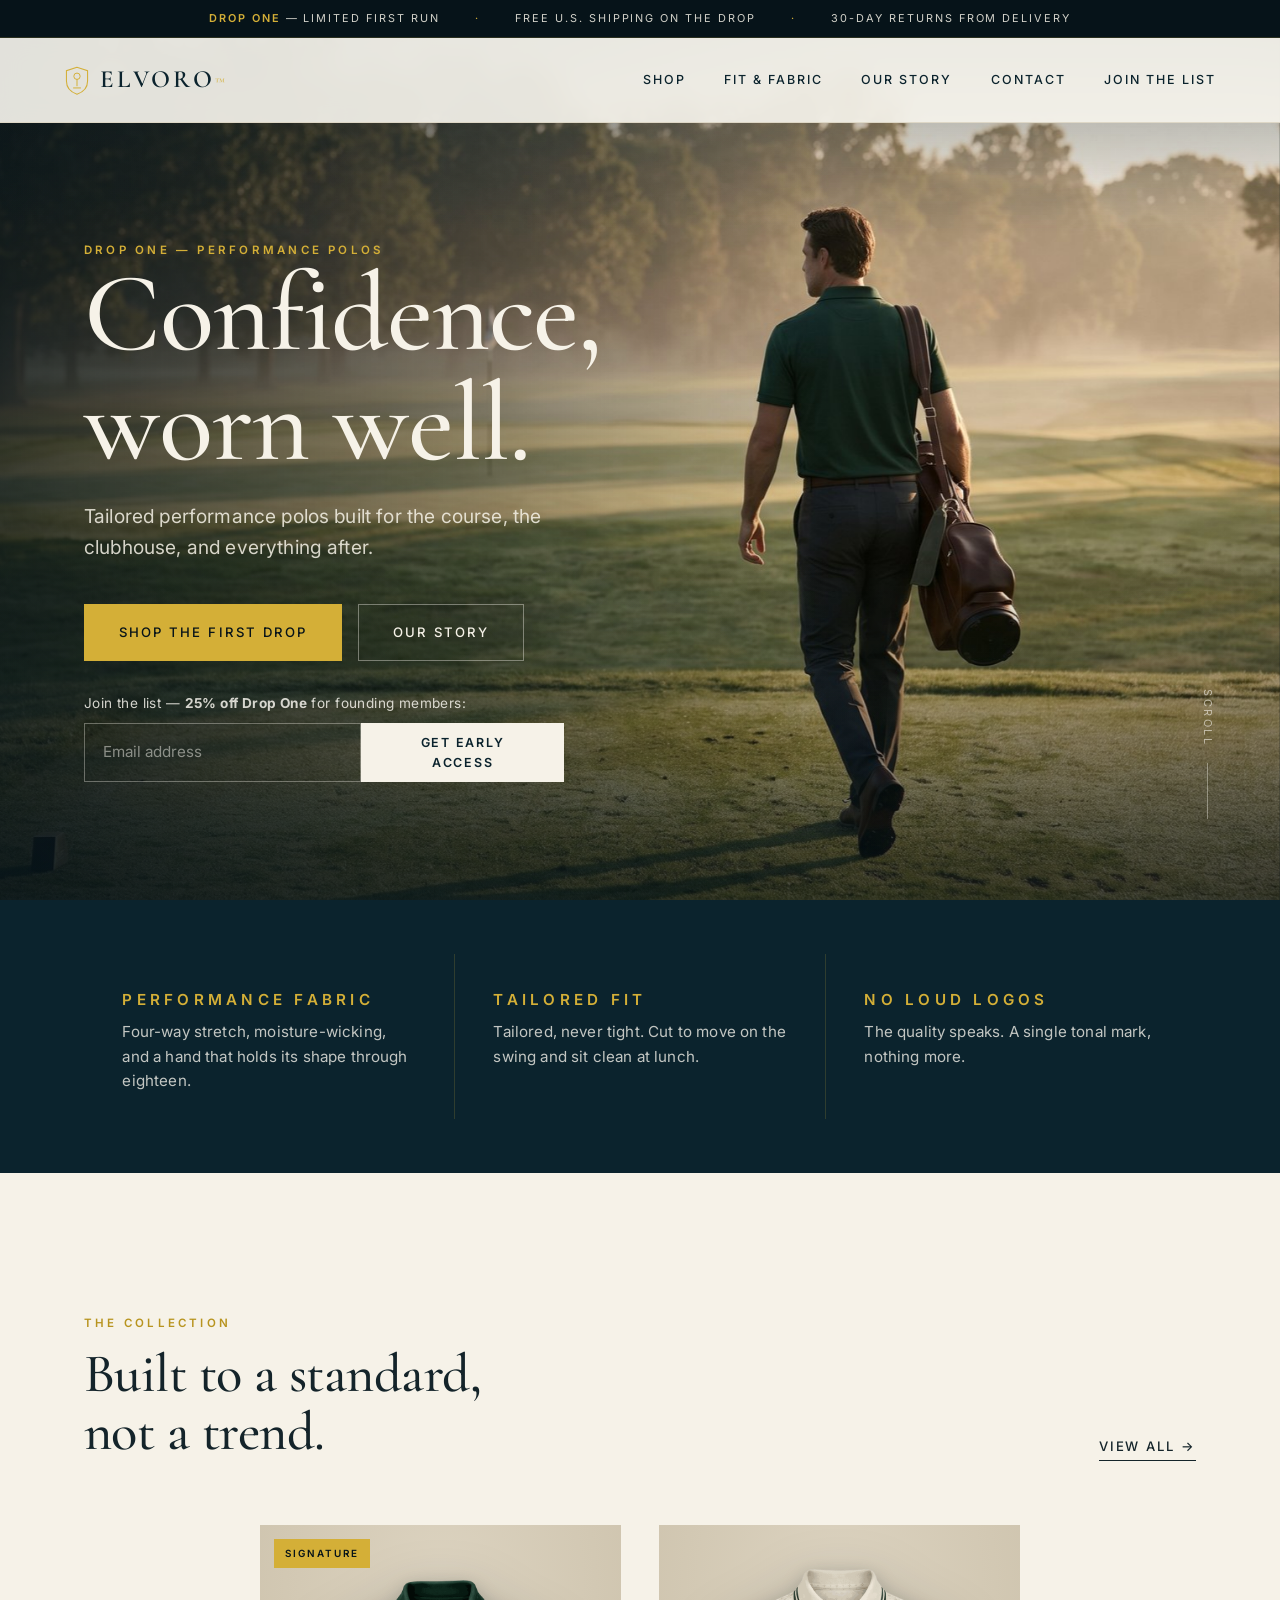
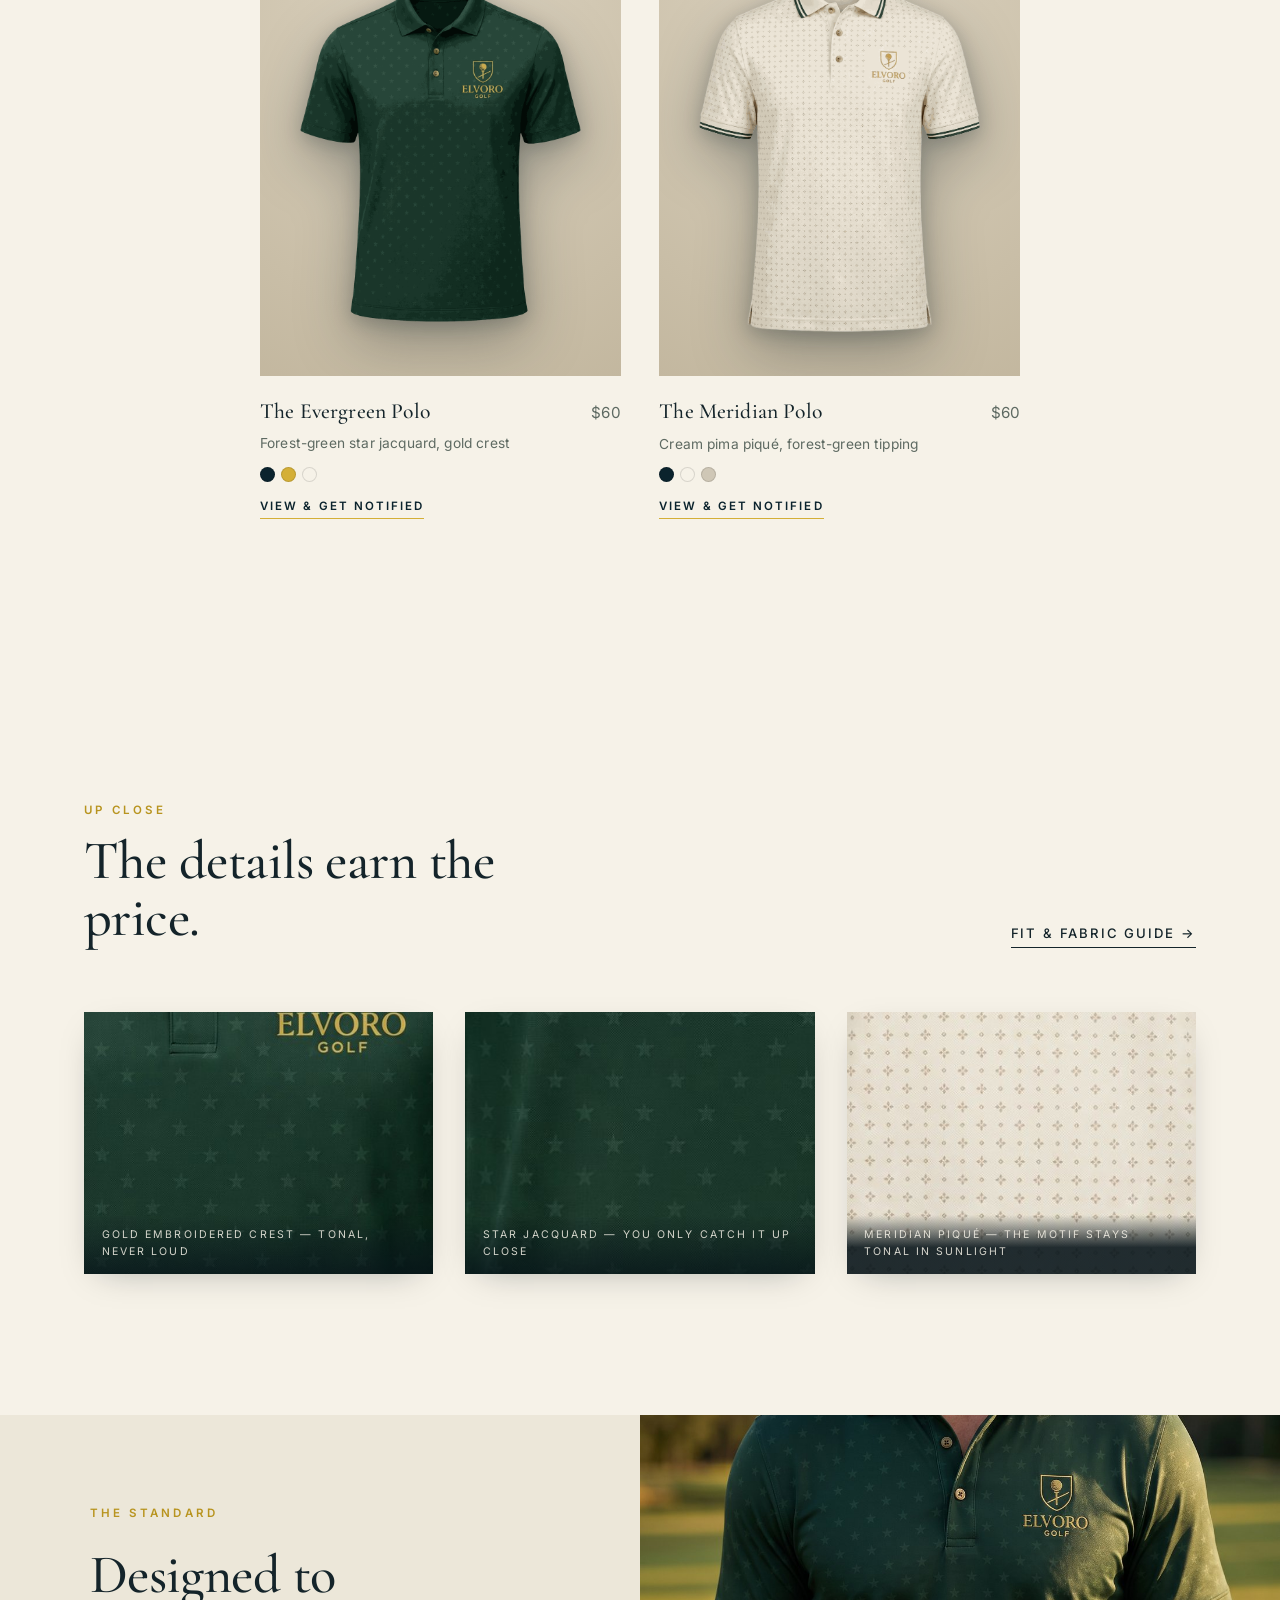
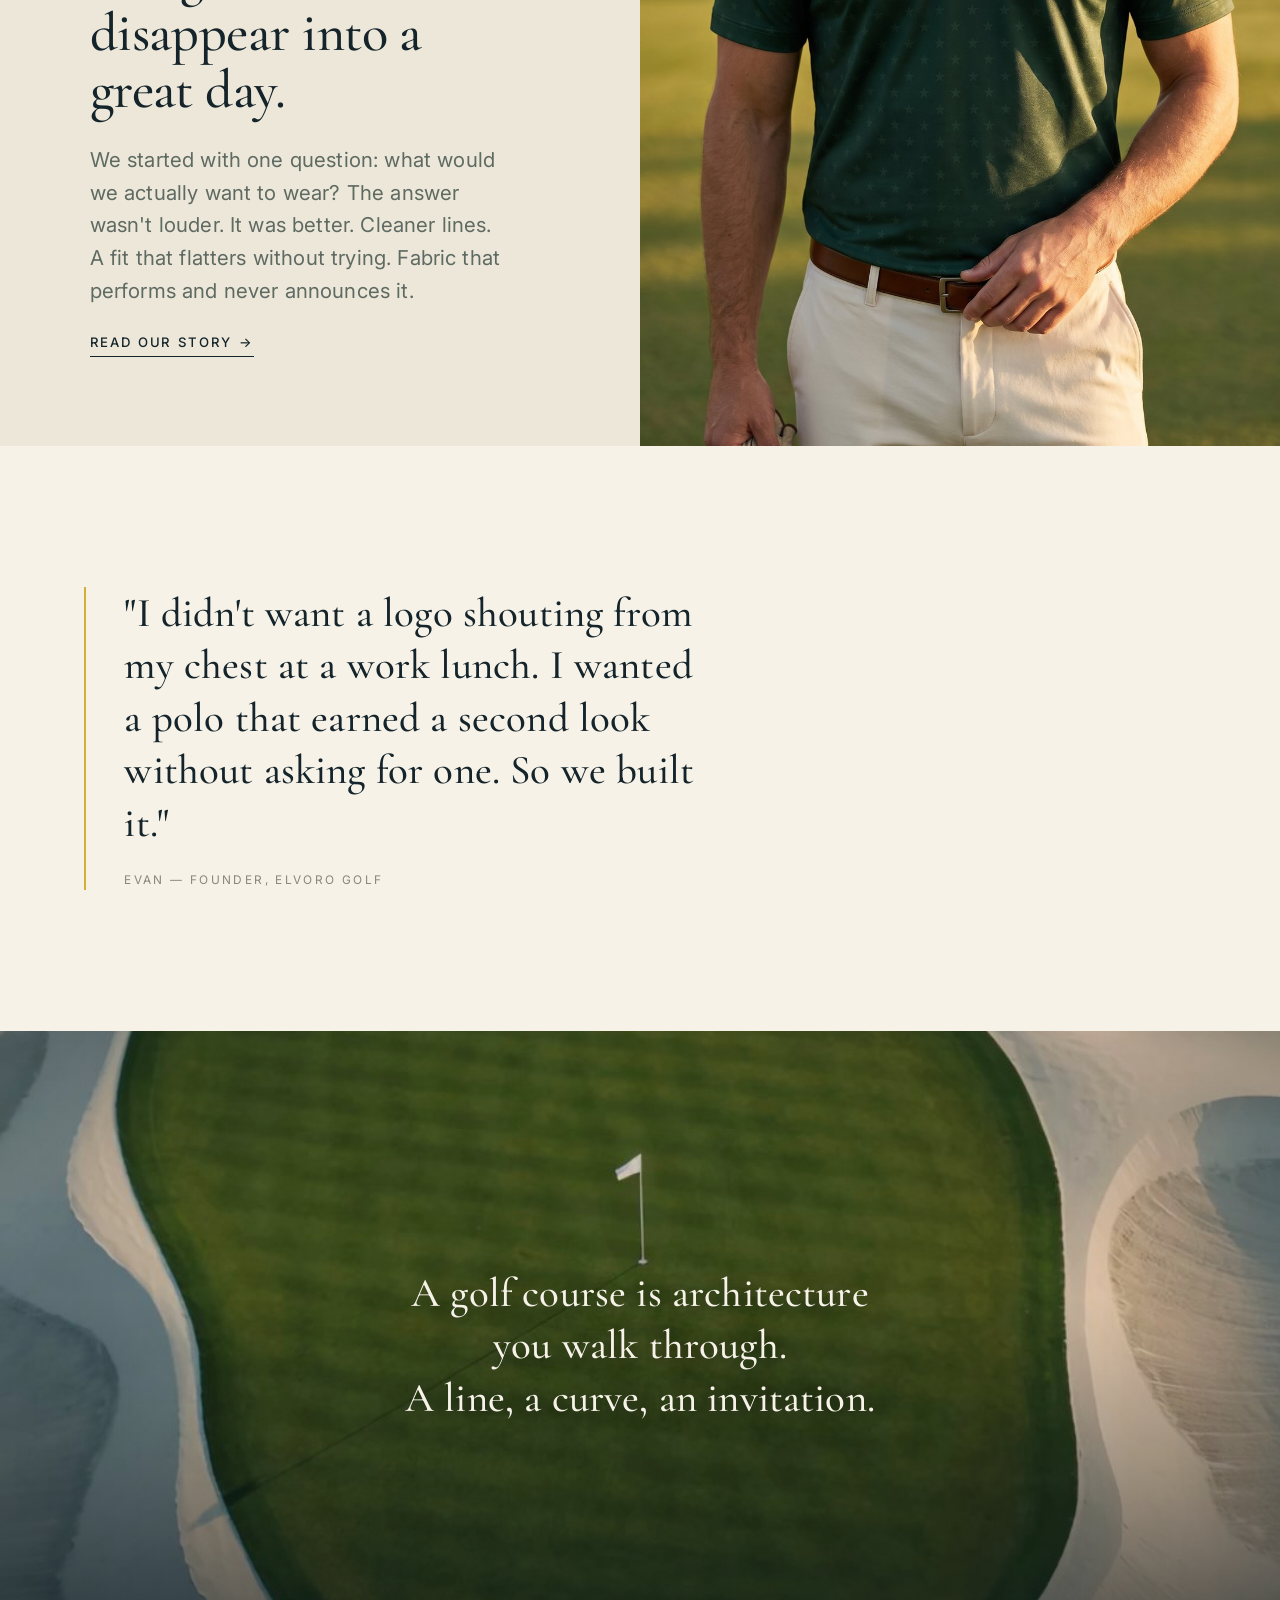
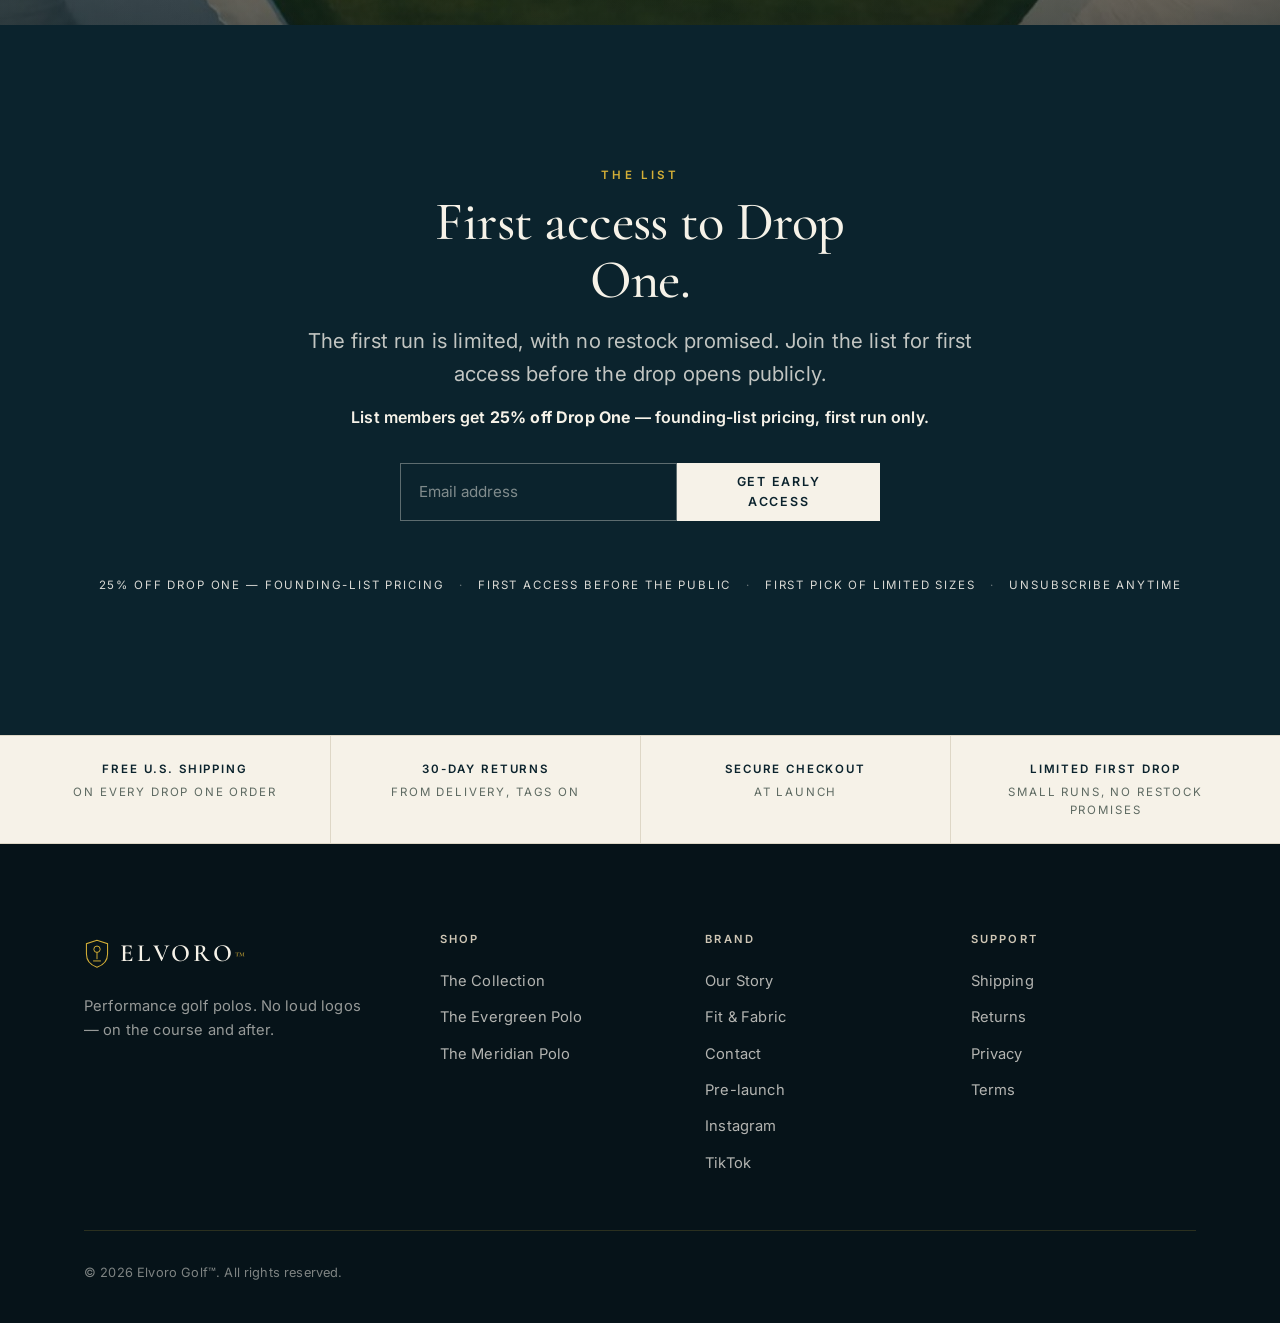
==== index.html @ acc22bf3 "Hero: preload=metadata and skip the film on small screens / Data Saver hero.mp4 is ~1.16MB and was p" ====
<!DOCTYPE html>
<html lang="en">
<head>
  <meta charset="UTF-8" />
  <meta name="viewport" content="width=device-width, initial-scale=1.0" />
  <title>Elvoro Golf — Performance Polos</title>
  <meta name="description" content="Performance golf polos for men who'd rather let the play talk than the logo. Clean lines, a tailored fit, and fabric that holds up — on the course and at the clubhouse." />
  <link rel="preconnect" href="https://fonts.googleapis.com" />
  <link rel="preconnect" href="https://fonts.gstatic.com" crossorigin />
  <link href="https://fonts.googleapis.com/css2?family=Cormorant+Garamond:wght@400;500;600&family=Inter:wght@400;500;600&display=swap" rel="stylesheet" />
<link rel="icon" type="image/svg+xml" href="assets/favicon.svg" />
  <link rel="apple-touch-icon" href="assets/apple-touch-icon.png" />
  <meta name="theme-color" content="#0B232D" />
  <link rel="preload" as="image" href="assets/hero.jpg" fetchpriority="high" />
  <link rel="canonical" href="https://elvorogolf.com/" />
  <meta property="og:site_name" content="Elvoro Golf" />
  <meta property="og:type" content="website" />
  <meta property="og:title" content="Elvoro Golf — Performance Polos" />
  <meta property="og:description" content="Performance golf polos for men who'd rather let the play talk than the logo. Clean lines, a tailored fit, and fabric that holds up — on the course and at the clubhouse." />
  <meta property="og:url" content="https://elvorogolf.com/" />
  <meta property="og:image" content="https://elvorogolf.com/assets/hero.jpg" />
  <meta property="og:image:width" content="1920" />
  <meta property="og:image:height" content="1072" />
  <meta property="og:image:alt" content="Elvoro Golf — performance polos" />
  <meta name="twitter:card" content="summary_large_image" />
  <meta name="twitter:title" content="Elvoro Golf — Performance Polos" />
  <meta name="twitter:description" content="Performance golf polos for men who'd rather let the play talk than the logo. Clean lines, a tailored fit, and fabric that holds up — on the course and at the clubhouse." />
  <meta name="twitter:image" content="https://elvorogolf.com/assets/hero.jpg" />
  <script type="application/ld+json">{"@context":"https://schema.org","@graph":[{"@type":"Organization","@id":"https://elvorogolf.com/#org","name":"Elvoro Golf","url":"https://elvorogolf.com/","logo":"https://elvorogolf.com/assets/brand/elvoro-logo.png","description":"Performance golf polos for men who'd rather let the play talk than the logo. No loud logos.","sameAs":["https://www.instagram.com/elvoro.golf/","https://www.tiktok.com/@elvoro.golf"]},{"@type":"WebSite","@id":"https://elvorogolf.com/#site","url":"https://elvorogolf.com/","name":"Elvoro Golf","publisher":{"@id":"https://elvorogolf.com/#org"}}]}</script>
  <script>document.documentElement.classList.add("js");</script>
  <link rel="stylesheet" href="assets/styles.css" />
</head>
<body>

  <a class="skip-link" href="#main">Skip to content</a>

  <!-- ============ ANNOUNCEMENT ============ -->
  <div class="announce" role="note">
    <span><strong>Drop One</strong> — limited first run</span><span class="dot hide-sm">·</span>
    <span class="hide-sm">Free U.S. shipping on the drop</span><span class="dot hide-sm">·</span>
    <span class="hide-sm">30-day returns from delivery</span>
  </div>

  <!-- ============ HEADER ============ -->
  <header class="site-header on-dark">
    <a href="index.html" class="brand" aria-label="Elvoro Golf home">
      <svg class="mark" viewBox="0 0 32 36" fill="none" aria-hidden="true"><path d="M16 1.6 3 5.7V18.6C3 27 8.7 32.4 16 34.8 23.3 32.4 29 27 29 18.6V5.7L16 1.6Z" stroke="currentColor" stroke-width="1.3"/><circle cx="16" cy="12.6" r="3.9" stroke="currentColor" stroke-width="1.2"/><path d="M16 16.8V24.4M11.7 27H20.3" stroke="currentColor" stroke-width="1.2" stroke-linecap="round"/></svg>
      <span>Elvoro<span class="tm">™</span></span>
    </a>
    <button class="nav-toggle" aria-label="Toggle menu" aria-expanded="false"><span></span><span></span><span></span></button>
    <nav class="nav" aria-label="Primary">
      <a class="nav-link" href="shop.html">Shop</a>
      <a class="nav-link" href="fit-fabric.html">Fit &amp; Fabric</a>
      <a class="nav-link" href="about.html">Our Story</a>
      <a class="nav-link" href="contact.html">Contact</a>
      <a class="nav-link nav-cta" href="index.html#join">Join the List</a>
    </nav>
  </header>

  <!-- ============ HERO ============ -->
  <section id="main" class="hero">
    <div class="hero-media">
      <img width="1920" height="1072" fetchpriority="high" src="assets/hero.jpg" alt="A golfer in a forest-green Elvoro polo walking the course at golden hour" />
      <!-- Muted, looping ambient film. Poster is the matching still, so there's no pop;
           falls back to the image on slow connections or prefers-reduced-motion. -->
      <video class="hero-video" autoplay muted loop playsinline preload="metadata" poster="assets/hero.jpg" aria-hidden="true">
        <source src="assets/hero.mp4" type="video/mp4" />
      </video>
    </div>
    <div class="hero-inner wrap">
      <p class="eyebrow on-dark reveal">Drop One — Performance Polos</p>
      <h1 class="display reveal">Confidence,<br>worn well.</h1>
      <p class="value-line reveal">Tailored performance polos built for the course, the clubhouse, and everything after.</p>
      <div class="hero-cta reveal">
        <a href="shop.html" class="btn btn--gold">Shop the First Drop</a>
        <a href="about.html" class="btn btn--outline-light">Our Story</a>
      </div>
      <form class="hero-capture reveal" data-capture novalidate>
        <input type="text" name="company" tabindex="-1" autocomplete="off" aria-hidden="true" style="position:absolute;left:-9999px" />
        <label class="hero-capture-label" for="hero-email">Join the list — <strong>25% off Drop One</strong> for founding members:</label>
        <div class="field-row">
          <input id="hero-email" type="email" name="email" placeholder="Email address" aria-label="Email address" required />
          <button type="submit">Get Early Access</button>
        </div>
        <p class="form-success" role="status" aria-live="polite"></p>
      </form>
    </div>
    <div class="hero-scroll">Scroll</div>
  </section>

  <!-- ============ VALUE STRIP ============ -->
  <section class="strip">
    <div class="wrap">
      <div class="strip-grid">
        <div class="strip-cell reveal">
          <p class="eyebrow">Performance Fabric</p>
          <p>Four-way stretch, moisture-wicking, and a hand that holds its shape through eighteen.</p>
        </div>
        <div class="strip-cell reveal">
          <p class="eyebrow">Tailored Fit</p>
          <p>Tailored, never tight. Cut to move on the swing and sit clean at lunch.</p>
        </div>
        <div class="strip-cell reveal">
          <p class="eyebrow">No Loud Logos</p>
          <p>The quality speaks. A single tonal mark, nothing more.</p>
        </div>
      </div>
    </div>
  </section>

  <!-- ============ FEATURED PRODUCTS ============ -->
  <section class="section wrap">
    <div class="section-head">
      <div class="stack-sm reveal">
        <p class="eyebrow">The Collection</p>
        <h2 class="section-title">Built to a standard, not a trend.</h2>
      </div>
      <a href="shop.html" class="link-underline reveal">View all <span class="arrow">→</span></a>
    </div>

    <div class="product-grid">
      <a href="product-evergreen.html" class="product-card reveal">
        <div class="product-shot">
          <span class="product-tag">Signature</span>
          <img width="820" height="998" loading="lazy" decoding="async" src="assets/polo-forest-star-cut.png" alt="The Evergreen Polo — forest green with star jacquard and gold crest" />
          <img width="1100" height="1370" class="shot-alt" loading="lazy" decoding="async" src="assets/onbody-evergreen.jpg" alt="" aria-hidden="true" />
        </div>
        <div class="product-meta">
          <span class="name">The Evergreen Polo</span>
          <span class="price">$60</span>
        </div>
        <p class="sub">Forest-green star jacquard, gold crest</p>
        <div class="swatches" aria-label="Available colors">
          <span class="swatch" style="background:#0B232D" title="Forest Green"></span>
          <span class="swatch" style="background:#D4AF37" title="Gold"></span>
          <span class="swatch" style="background:#F6F2E8" title="Cream"></span>
        </div>
        <span class="card-cta">View &amp; get notified</span>
      </a>

      <a href="product-meridian.html" class="product-card reveal">
        <div class="product-shot">
          <img width="820" height="1057" loading="lazy" decoding="async" src="assets/polo-meridian-cut.png" alt="The Meridian Polo — cream pima piqué with forest-green tipping" />
          <img width="1100" height="1296" class="shot-alt" loading="lazy" decoding="async" src="assets/onbody-meridian.jpg" alt="" aria-hidden="true" />
        </div>
        <div class="product-meta">
          <span class="name">The Meridian Polo</span>
          <span class="price">$60</span>
        </div>
        <p class="sub">Cream pima piqué, forest-green tipping</p>
        <div class="swatches" aria-label="Available colors">
          <span class="swatch" style="background:#0B232D" title="Forest Green"></span>
          <span class="swatch" style="background:#F6F2E8" title="Cream"></span>
          <span class="swatch" style="background:#CFC7B6" title="Stone"></span>
        </div>
        <span class="card-cta">View &amp; get notified</span>
      </a>
    </div>
  </section>

  <!-- ============ FABRIC PROOF ============ -->
  <section class="section wrap">
    <div class="section-head">
      <div class="stack-sm reveal">
        <p class="eyebrow">Up Close</p>
        <h2 class="section-title">The details earn the price.</h2>
      </div>
      <a href="fit-fabric.html" class="link-underline reveal">Fit &amp; fabric guide <span class="arrow">→</span></a>
    </div>
    <div class="macro-duo macro-trio">
      <figure class="macro-frame crest reveal">
        <img width="1200" height="1490" loading="lazy" decoding="async" src="assets/polo-forest-star.jpg" alt="Close detail of the gold embroidered Elvoro crest on forest green fabric" />
        <figcaption>Gold embroidered crest — tonal, never loud</figcaption>
      </figure>
      <figure class="macro-frame weave reveal">
        <img width="1200" height="1490" loading="lazy" decoding="async" src="assets/polo-forest-star.jpg" alt="Close detail of the tonal star jacquard weave" />
        <figcaption>Star jacquard — you only catch it up close</figcaption>
      </figure>
      <figure class="macro-frame pique reveal">
        <img width="1200" height="1490" loading="lazy" decoding="async" src="assets/polo-meridian.jpg" alt="Close detail of the Meridian's cream pima piqué with tonal motif" />
        <figcaption>Meridian piqué — the motif stays tonal in sunlight</figcaption>
      </figure>
    </div>
  </section>

  <!-- ============ EDITORIAL SPLIT ============ -->
  <section class="split reverse">
    <div class="split-media">
      <img width="1100" height="1370" loading="lazy" decoding="async" src="assets/onbody-evergreen.jpg" alt="The Evergreen Polo on course — tailored performance in natural light" />
    </div>
    <div class="split-body on-stone">
      <div class="stack-md reveal" style="max-width:42ch">
        <p class="eyebrow">The Standard</p>
        <h2 class="section-title">Designed to disappear into a great day.</h2>
        <p class="lede">We started with one question: what would we actually want to wear? The answer wasn't louder. It was better. Cleaner lines. A fit that flatters without trying. Fabric that performs and never announces it.</p>
        <a href="about.html" class="link-underline">Read our story <span class="arrow">→</span></a>
      </div>
    </div>
  </section>

  <!-- ============ FOUNDER PREVIEW ============ -->
  <section class="section wrap">
    <div class="founder-quote reveal" style="max-width:62ch">
      <p class="serif-quote">"I didn't want a logo shouting from my chest at a work lunch. I wanted a polo that earned a second look without asking for one. So we built it."</p>
      <p class="attribution">Evan — Founder, Elvoro Golf</p>
    </div>
  </section>

  <!-- ============ CINEMATIC INTERLUDE (aerial) ============ -->
  <section class="ambient" aria-label="Aerial view of the course at golden hour" style="background-image:url('assets/aerial.jpg')">
    <video class="ambient-video" muted loop playsinline preload="none" poster="assets/aerial.jpg" aria-hidden="true">
      <source src="assets/aerial.mp4" type="video/mp4" />
    </video>
    <div class="ambient-inner wrap">
      <p class="eyebrow on-dark reveal">From Above</p>
      <p class="serif-quote reveal">A golf course is architecture you walk through.<br>A line, a curve, an invitation.</p>
    </div>
  </section>

  <!-- ============ EMAIL CAPTURE ============ -->
  <section class="section capture" id="join">
    <div class="wrap center" style="display:flex;flex-direction:column;align-items:center">
      <p class="eyebrow on-dark reveal">The List</p>
      <h2 class="section-title reveal" style="margin-top:0.6rem;max-width:18ch">First access to Drop One.</h2>
      <p class="lede reveal" style="margin-top:1rem">The first run is limited, with no restock promised. Join the list for first access before the drop opens publicly.</p>
      <p class="capture-offer reveal" style="margin-top:0.9rem;font-weight:600">List members get <strong>25% off Drop One</strong> — founding-list pricing, first run only.</p>
      <form class="reveal" data-capture novalidate>
        <input type="text" name="company" tabindex="-1" autocomplete="off" aria-hidden="true" style="position:absolute;left:-9999px" />
        <div class="field-row">
          <input type="email" name="email" placeholder="Email address" aria-label="Email address" required />
          <button type="submit">Get Early Access</button>
        </div>
        <p class="form-success" role="status" aria-live="polite"></p>
      </form>
      <ul class="join-perks reveal">
        <li>25% off Drop One — founding-list pricing</li>
        <li>First access before the public</li>
        <li>First pick of limited sizes</li>
        <li>Unsubscribe anytime</li>
      </ul>
    </div>
  </section>

  <!-- ============ TRUST STRIP ============ -->
  <section class="trust-strip">
    <div class="trust-grid wrap" style="padding-inline:0">
      <div class="trust-cell"><strong>Free U.S. Shipping</strong>On every Drop One order</div>
      <div class="trust-cell"><strong>30-Day Returns</strong>From delivery, tags on</div>
      <div class="trust-cell"><strong>Secure Checkout</strong>At launch</div>
      <div class="trust-cell"><strong>Limited First Drop</strong>Small runs, no restock promises</div>
    </div>
  </section>

  <!-- ============ FOOTER ============ -->
  <footer class="site-footer">
    <div class="wrap">
      <div class="footer-top">
        <div class="footer-brand">
          <a href="index.html" class="brand"><svg class="mark" viewBox="0 0 32 36" fill="none" aria-hidden="true"><path d="M16 1.6 3 5.7V18.6C3 27 8.7 32.4 16 34.8 23.3 32.4 29 27 29 18.6V5.7L16 1.6Z" stroke="currentColor" stroke-width="1.3"/><circle cx="16" cy="12.6" r="3.9" stroke="currentColor" stroke-width="1.2"/><path d="M16 16.8V24.4M11.7 27H20.3" stroke="currentColor" stroke-width="1.2" stroke-linecap="round"/></svg><span>Elvoro<span class="tm">™</span></span></a>
          <p>Performance golf polos. No loud logos — on the course and after.</p>
        </div>
        <div class="footer-col">
          <h3>Shop</h3>
          <a href="shop.html">The Collection</a>
          <a href="product-evergreen.html">The Evergreen Polo</a>
          <a href="product-meridian.html">The Meridian Polo</a>
        </div>
        <div class="footer-col">
          <h3>Brand</h3>
          <a href="about.html">Our Story</a>
          <a href="fit-fabric.html">Fit &amp; Fabric</a>
          <a href="contact.html">Contact</a>
          <a href="coming-soon.html">Pre-launch</a>
          <a href="https://www.instagram.com/elvoro.golf/" target="_blank" rel="noopener">Instagram</a>
          <a href="https://www.tiktok.com/@elvoro.golf" target="_blank" rel="noopener">TikTok</a>
        </div>
        <div class="footer-col">
          <h3>Support</h3>
          <a href="policies.html#shipping">Shipping</a>
          <a href="policies.html#returns">Returns</a>
          <a href="privacy.html">Privacy</a>
          <a href="policies.html#terms">Terms</a>
        </div>
      </div>
      <div class="footer-bottom">
        <span>© <span data-year>2026</span> Elvoro Golf™. All rights reserved.</span>
      </div>
    </div>
  </footer>

  <script src="assets/site.js"></script>
</body>
</html>
---- assets/styles.css ----
/* =========================================================
   ELVORO GOLF — Design System
   Quiet, elevated menswear. Restraint over flash.
   ========================================================= */

/* ---- Design Tokens ---- */
:root {
  /* Palette — Elvoro brand: forest green + gold crest
     (variable names kept as --navy/--olive so the system cascades;
      values are now the forest-green + gold brand palette) */
  --navy:        #0B232D;  /* primary — forest green (brand #0B232D) */
  --navy-deep:   #061319;  /* deepest green — near-black */
  --navy-soft:   #14404A;  /* lifted green for gradients */
  --off-white:   #F6F2E8;  /* warm cream */
  --white:       #FFFFFF;
  --stone:       #CFC7B6;
  --stone-light: #ECE7D9;
  --stone-deep:  #B4A990;
  --olive:       #C9A227;  /* GOLD accent (brand #D4AF37 family) */
  --olive-soft:  #D4AF37;  /* brighter gold for dark backgrounds */
  --gold:        #D4AF37;
  --gold-deep:   #B8941F;

  --ink:         #14242A;  /* deep green-ink for body text */
  --muted:       #5E6A62;  /* muted green-grey */
  --line:        #DED7C6;
  --line-dark:   rgba(212,175,55,0.18);  /* faint gold hairlines on dark */

  /* Type */
  --serif: "Cormorant Garamond", Georgia, "Times New Roman", serif;
  --sans:  "Inter", -apple-system, BlinkMacSystemFont, "Segoe UI", sans-serif;

  /* Rhythm */
  --maxw: 1240px;
  --gutter: clamp(20px, 5vw, 64px);
  --section: clamp(72px, 11vw, 152px);

  --ease: cubic-bezier(0.22, 1, 0.36, 1);
}

/* ---- Reset ---- */
*, *::before, *::after { box-sizing: border-box; }
* { margin: 0; }
html { -webkit-text-size-adjust: 100%; scroll-behavior: smooth; }
body {
  font-family: var(--sans);
  background: var(--off-white);
  color: var(--ink);
  line-height: 1.6;
  font-size: 16px;
  letter-spacing: 0.01em;
  -webkit-font-smoothing: antialiased;
  text-rendering: optimizeLegibility;
}
img, svg { display: block; max-width: 100%; }
img { height: auto; }
a { color: inherit; text-decoration: none; }
button { font: inherit; cursor: pointer; border: none; background: none; color: inherit; }
ul { list-style: none; padding: 0; }

/* ---- Typography ---- */
h1, h2, h3, h4 { font-family: var(--serif); font-weight: 500; line-height: 1.06; letter-spacing: -0.01em; }
.display {
  font-size: clamp(3rem, 9vw, 7rem);
  font-weight: 500;
  line-height: 0.98;
}
h2.section-title { font-size: clamp(2rem, 4.6vw, 3.4rem); }
h3 { font-size: clamp(1.4rem, 2.4vw, 1.9rem); }

.eyebrow {
  font-family: var(--sans);
  font-size: 0.72rem;
  letter-spacing: 0.28em;
  text-transform: uppercase;
  font-weight: 600;
  color: var(--gold-deep);  /* gold brand accent */
}
.eyebrow.on-dark { color: var(--gold); }
.lede { font-size: clamp(1.05rem, 1.6vw, 1.3rem); color: var(--muted); max-width: 54ch; }
.serif-quote { font-family: var(--serif); font-size: clamp(1.6rem, 3.2vw, 2.6rem); line-height: 1.28; font-weight: 500; }

/* ---- Layout ---- */
.wrap { max-width: var(--maxw); margin-inline: auto; padding-inline: var(--gutter); }
.section { padding-block: var(--section); }
.center { text-align: center; }
.measure { max-width: 60ch; }
.stack-sm > * + * { margin-top: 0.85rem; }
.stack-md > * + * { margin-top: 1.5rem; }

/* ---- Buttons ---- */
.btn {
  display: inline-flex; align-items: center; gap: 0.6em;
  font-family: var(--sans); font-size: 0.82rem; font-weight: 500;
  letter-spacing: 0.16em; text-transform: uppercase;
  padding: 1.05rem 2.1rem;
  border: 1px solid var(--navy);
  background: var(--navy); color: var(--off-white);
  transition: background .35s var(--ease), color .35s var(--ease), border-color .35s var(--ease);
}
.btn:hover { background: transparent; color: var(--navy); }
.btn--ghost { background: transparent; color: var(--navy); }
.btn--ghost:hover { background: var(--navy); color: var(--off-white); }
.btn--light { border-color: var(--off-white); background: var(--off-white); color: var(--navy); }
.btn--light:hover { background: transparent; color: var(--off-white); }
.btn--outline-light { background: transparent; border-color: rgba(246,243,236,0.4); color: var(--off-white); }
.btn--outline-light:hover { background: var(--off-white); color: var(--navy); border-color: var(--off-white); }
/* Gold CTA — the signature brand button */
.btn--gold { background: var(--gold); border-color: var(--gold); color: var(--navy-deep); }
.btn--gold:hover { background: transparent; color: var(--gold); border-color: var(--gold); }

.link-underline {
  display: inline-flex; align-items: center; gap: 0.5em;
  font-size: 0.82rem; font-weight: 500; letter-spacing: 0.14em; text-transform: uppercase;
  padding-bottom: 3px; border-bottom: 1px solid currentColor;
  transition: gap .3s var(--ease), opacity .3s var(--ease);
}
.link-underline:hover { gap: 0.9em; }
.link-underline .arrow { transition: transform .3s var(--ease); }
.link-underline:hover .arrow { transform: translateX(3px); }

/* =========================================================
   HEADER / NAV
   ========================================================= */
.site-header {
  position: fixed; inset: 0 0 auto 0; z-index: 100;
  display: flex; align-items: center; justify-content: space-between;
  padding: 1.4rem var(--gutter);
  /* Solid from the top — no see-through bar over the hero (Evan 2026-08-12). */
  background: rgba(246,243,236,0.92);
  backdrop-filter: saturate(140%) blur(12px);
  box-shadow: 0 1px 0 var(--line);
  transition: background .4s var(--ease), padding .4s var(--ease), box-shadow .4s var(--ease);
}
.site-header.is-solid {
  padding-block: 1rem;
  box-shadow: 0 4px 18px rgba(20,30,48,0.10);
}
/* Header is opaque cream at all scroll positions → text stays navy, even over the dark hero. */
.site-header.on-dark .nav-link,
.site-header.on-dark .brand,
.site-header.on-dark .nav-toggle span { color: var(--navy); }

.brand {
  font-family: var(--serif); font-size: 1.55rem; font-weight: 600;
  letter-spacing: 0.14em; text-transform: uppercase; color: var(--navy);
  display: inline-flex; align-items: center; gap: 0.6rem;
}
.brand .tm { font-size: 0.55em; letter-spacing: 0; transform: translateY(-0.6em); opacity: 0.7; color: var(--gold); }
.brand .mark { width: 26px; height: auto; color: var(--gold); flex: none; }

.nav { display: flex; align-items: center; gap: clamp(1.5rem, 3vw, 2.8rem); }
.nav-link {
  font-size: 0.78rem; font-weight: 500; letter-spacing: 0.16em; text-transform: uppercase;
  color: var(--navy); position: relative; padding-block: 4px;
}
.nav-link::after {
  content: ""; position: absolute; left: 0; bottom: 0; height: 1px; width: 0;
  background: currentColor; transition: width .3s var(--ease);
}
/* [aria-current] matches both "page" (the page itself) and "true" (its section, e.g. Shop on a product page) */
.nav-link:hover::after, .nav-link[aria-current]::after { width: 100%; }

/* 44px hit area; the three bars stay 30x18, centred, so the icon looks the same
   and sits where it did (the -7px pulls the extra width back to the gutter). */
.nav-toggle { display: none; width: 44px; height: 44px; min-width: 44px; min-height: 44px; padding: 0; margin-inline-end: -7px; position: relative; }
.nav-toggle span {
  position: absolute; left: 7px; height: 1.5px; width: 30px; background: var(--navy);
  transition: transform .35s var(--ease), opacity .25s var(--ease);
}
.nav-toggle span:nth-child(1) { top: 13px; }
.nav-toggle span:nth-child(2) { top: 50%; transform: translateY(-50%); }
.nav-toggle span:nth-child(3) { bottom: 13px; }
body.nav-open .nav-toggle span:nth-child(1) { top: 50%; transform: translateY(-50%) rotate(45deg); }
body.nav-open .nav-toggle span:nth-child(2) { opacity: 0; }
body.nav-open .nav-toggle span:nth-child(3) { bottom: 50%; transform: translateY(50%) rotate(-45deg); }

/* =========================================================
   HERO
   ========================================================= */
.hero {
  position: relative; min-height: 100svh; display: flex; align-items: flex-end;
  color: var(--off-white); overflow: hidden;
  background: var(--navy-deep);
}
/* Photography placeholder — replace .hero-media background with <img>/<video> */
.hero-media {
  position: absolute; inset: 0; z-index: 0;
  background:
    radial-gradient(120% 90% at 78% 16%, rgba(212,175,55,0.22) 0%, rgba(212,175,55,0) 52%),
    radial-gradient(140% 100% at 12% 95%, rgba(20,64,74,0.85) 0%, rgba(6,19,25,0) 60%),
    linear-gradient(160deg, #16404A 0%, #0B232D 45%, #061319 100%);
}
.hero-media img,
.hero-media video {
  position: absolute; inset: 0; width: 100%; height: 100%;
  object-fit: cover; object-position: center 35%;
}
.hero-media img {
  animation: hero-drift 28s var(--ease) both;
  will-change: transform;
}
/* Video sits above the poster image; fades in once it can play */
.hero-media video {
  z-index: 1; opacity: 0; transition: opacity 1.2s var(--ease);
}
.hero-media video.is-ready { opacity: 1; }
@keyframes hero-drift {
  from { transform: scale(1.07); }
  to   { transform: scale(1); }
}
@media (prefers-reduced-motion: reduce) {
  .hero-media img { animation: none; }
  .hero-media video { display: none; }  /* fall back to the still image */
}
.hero-media::after { /* scrim: top band for nav legibility, left darkening for copy, vignette for depth */
  content: ""; position: absolute; inset: 0; z-index: 2;
  background:
    linear-gradient(180deg, rgba(6,19,25,0.62) 0%, rgba(6,19,25,0.28) 12%, rgba(6,19,25,0) 26%),
    linear-gradient(90deg, rgba(6,19,25,0.72) 0%, rgba(6,19,25,0.35) 38%, rgba(6,19,25,0) 65%),
    linear-gradient(0deg, rgba(6,19,25,0.65) 0%, rgba(6,19,25,0) 38%),
    radial-gradient(130% 120% at 50% 30%, transparent 40%, rgba(8,14,24,0.45) 100%);
}
.hero-inner { position: relative; z-index: 3; padding-bottom: clamp(4rem, 9vh, 8rem); width: 100%; }
.hero .display { max-width: 16ch; }
.hero .lede { color: rgba(246,243,236,0.82); margin-top: 1.6rem; }
.hero-cta { margin-top: 2.6rem; display: flex; gap: 1rem; flex-wrap: wrap; }
.hero-capture { margin-top: 2rem; max-width: 480px; }
.hero-capture-label { display: block; font-size: 0.85rem; letter-spacing: 0.03em; color: rgba(246,243,236,0.85); margin-bottom: 0.55rem; }
.hero-capture .field-row { margin-top: 0; }
.hero-scroll {
  position: absolute; right: var(--gutter); bottom: clamp(4rem, 9vh, 8rem); z-index: 3;
  writing-mode: vertical-rl; font-size: 0.68rem; letter-spacing: 0.24em; text-transform: uppercase;
  color: rgba(246,243,236,0.6); display: flex; align-items: center; gap: 1rem;
}
.hero-scroll::after { content: ""; width: 1px; height: 56px; background: rgba(246,243,236,0.4); }
@media (max-width: 720px) {
  .hero-scroll { display: none; }
  /* Keep the kicker/H1 clear of the fixed announce+header stack (~122px tall)
     with >=16px breathing room; desktop already clears it naturally. */
  .hero-inner { padding-top: 140px; }
}

/* =========================================================
   MARQUEE / VALUE STRIP
   ========================================================= */
.strip { background: var(--navy); color: var(--off-white); padding-block: clamp(2.4rem, 5vw, 3.4rem); }
.strip-grid { display: grid; grid-template-columns: repeat(3, 1fr); gap: 1px; background: var(--line-dark); }
.strip-cell { background: var(--navy); padding: 1.6rem clamp(1rem, 3vw, 2.4rem); }
.strip-cell .eyebrow { color: var(--olive-soft); }
.strip-cell p { margin-top: 0.5rem; color: rgba(246,243,236,0.78); font-size: 0.95rem; }
@media (max-width: 680px) { .strip-grid { grid-template-columns: 1fr; } }

/* =========================================================
   SECTION HEADER
   ========================================================= */
.section-head { display: flex; align-items: flex-end; justify-content: space-between; gap: 2rem; flex-wrap: wrap; margin-bottom: clamp(2.4rem, 5vw, 4rem); }
.section-head .stack-sm { max-width: 46ch; }

/* =========================================================
   PRODUCT GRID
   ========================================================= */
.product-grid { display: grid; grid-template-columns: repeat(2, 1fr); gap: clamp(1.4rem, 3vw, 2.4rem); max-width: 760px; margin-inline: auto; }
@media (max-width: 900px) { .product-grid { grid-template-columns: repeat(2, 1fr); } }
@media (max-width: 560px) { .product-grid { grid-template-columns: 1fr; } }

.product-card { display: block; }
/* Photography placeholder — drop a 4:5 product image into .product-shot */
.product-shot {
  position: relative; aspect-ratio: 4 / 5; overflow: hidden;
  background: var(--stone-light);
  display: flex; align-items: center; justify-content: center;
}
.product-shot .ph-label {
  font-family: var(--serif); font-size: clamp(2rem, 4vw, 3rem);
  color: rgba(22,36,58,0.16); letter-spacing: 0.02em;
}
/* Floating cut-out products (Adobe-removed bg) on ONE shared warm-stone
   backdrop. The drop shadow separates every polo from the bg regardless
   of garment color, so a single background works for all three. */
.product-shot { background: radial-gradient(125% 115% at 50% 12%, #DCD3C0 0%, #BFB39A 100%); }
.product-shot img {
  position: absolute; inset: 7% 11%; width: 78%; height: 86%;
  object-fit: contain; object-position: center;
  filter: drop-shadow(0 5px 9px rgba(6,19,25,0.20)) drop-shadow(0 20px 28px rgba(6,19,25,0.30));
  transition: transform .8s var(--ease);
}
.product-card:hover .product-shot img { transform: translateY(-6px) scale(1.02); }
/* Hover-reveal: the cut-out cross-fades to the on-body shot on pointer devices */
.product-shot .shot-alt {
  inset: 0; width: 100%; height: 100%; object-fit: cover; object-position: 50% 26%;
  filter: none; opacity: 0; transition: opacity .6s var(--ease);
}
@media (hover: hover) { .product-card:hover .product-shot .shot-alt { opacity: 1; } }
/* Preferred-size capture on notify forms (dark context) */
.size-pref {
  display: flex; align-items: center; gap: 0.7rem; margin-top: 0.85rem;
  font-size: 0.7rem; letter-spacing: 0.16em; text-transform: uppercase; color: rgba(246,243,236,0.6);
}
.size-pref select {
  font: inherit; font-size: 0.9rem; letter-spacing: 0; text-transform: none;
  background: transparent; border: 1px solid rgba(246,243,236,0.35); color: var(--off-white);
  padding: 0.55rem 0.8rem;
}
.size-pref select:focus { outline: none; border-color: var(--off-white); }
.size-pref option { color: var(--navy); }
.size-hint { margin-top: 0.55rem; font-size: 0.78rem; line-height: 1.5; color: rgba(246,243,236,0.55); }
.join-perks { display: flex; flex-wrap: wrap; justify-content: center; gap: 0.45rem 0; margin: 1.1rem 0 0; padding: 0; list-style: none; }
.join-perks li { font-size: 0.72rem; letter-spacing: 0.16em; text-transform: uppercase; color: rgba(246,243,236,0.88); }
.join-perks li:not(:last-child)::after { content: "·"; margin: 0 0.9rem; opacity: 0.45; }
.product-tag {
  position: absolute; top: 14px; left: 14px; z-index: 2;
  font-size: 0.62rem; letter-spacing: 0.2em; text-transform: uppercase; font-weight: 600;
  background: var(--gold); color: var(--navy-deep); padding: 0.4rem 0.7rem;
}
.product-meta { display: flex; justify-content: space-between; align-items: baseline; margin-top: 1.1rem; gap: 1rem; }
.product-meta .name { font-family: var(--serif); font-size: 1.35rem; font-weight: 500; }
.product-meta .price { font-size: 0.95rem; color: var(--muted); }
.product-card .sub { font-size: 0.86rem; color: var(--muted); margin-top: 0.25rem; }
.swatches { display: flex; gap: 6px; margin-top: 0.8rem; }
.swatch { width: 15px; height: 15px; border-radius: 50%; border: 1px solid rgba(0,0,0,0.12); }

/* =========================================================
   SPLIT / EDITORIAL FEATURE
   ========================================================= */
.split { display: grid; grid-template-columns: 1fr 1fr; align-items: stretch; }
.split.reverse .split-media { order: 2; }
.split-media {
  position: relative; min-height: 60vh;
  background:
    radial-gradient(120% 90% at 80% 12%, rgba(212,175,55,0.16), transparent 55%),
    linear-gradient(150deg, #14404A, #0B232D);
  display: flex; align-items: flex-end; padding: 2rem;
}
.split-media .ph-note {
  font-size: 0.7rem; letter-spacing: 0.2em; text-transform: uppercase; color: rgba(246,243,236,0.45);
}
.split-media img { position: absolute; inset: 0; width: 100%; height: 100%; object-fit: cover; }
.split-body { display: flex; flex-direction: column; justify-content: center; padding: clamp(2.5rem, 7vw, 6rem); background: var(--white); }
.split-body.on-stone { background: var(--stone-light); }
@media (max-width: 820px) {
  .split { grid-template-columns: 1fr; }
  .split.reverse .split-media { order: 0; }
  .split-media { min-height: 52vh; }
}

/* =========================================================
   ABOUT — FOUNDER
   ========================================================= */
.founder-portrait {
  aspect-ratio: 3/4; background: linear-gradient(160deg, #e5dfd2, #cfc7b6);
  display: flex; align-items: flex-end; padding: 1.4rem;
}
.founder-portrait .ph-note { font-size: 0.68rem; letter-spacing: 0.2em; text-transform: uppercase; color: rgba(22,36,58,0.35); }

/* =========================================================
   EMAIL CAPTURE
   ========================================================= */
.capture { background: var(--navy); color: var(--off-white); }
.capture .lede { color: rgba(246,243,236,0.78); }
.field-row { display: flex; gap: 0; max-width: 480px; margin-top: 2rem; }
.field-row input {
  flex: 1; background: transparent; border: 1px solid rgba(246,243,236,0.35);
  color: var(--off-white); padding: 1rem 1.1rem; font: inherit; font-size: 0.95rem;
}
.field-row input::placeholder { color: rgba(246,243,236,0.5); }
.field-row input:focus { outline: none; border-color: var(--off-white); }
.field-row button { border: 1px solid var(--off-white); background: var(--off-white); color: var(--navy); padding-inline: 1.6rem; letter-spacing: 0.14em; text-transform: uppercase; font-size: 0.78rem; font-weight: 600; transition: background .3s var(--ease), color .3s var(--ease); }
.field-row button:hover { background: transparent; color: var(--off-white); }
.form-note { font-size: 0.78rem; color: rgba(246,243,236,0.55); margin-top: 1rem; }
.form-success { color: var(--olive-soft); font-size: 0.95rem; margin-top: 1rem; min-height: 1.4em; }

/* Light form (contact page) */
.form { display: grid; gap: 1.3rem; max-width: 560px; }
.form .group { display: grid; gap: 0.5rem; }
.form label { font-size: 0.72rem; letter-spacing: 0.16em; text-transform: uppercase; color: var(--muted); }
.form input, .form textarea, .form select {
  font: inherit; font-size: 0.98rem; padding: 0.9rem 1rem;
  border: 1px solid var(--line); background: var(--white); color: var(--ink);
}
.form input:focus, .form textarea:focus, .form select:focus { outline: none; border-color: var(--navy); }
.form textarea { resize: vertical; min-height: 140px; }

/* =========================================================
   FOOTER
   ========================================================= */
.site-footer { background: var(--navy-deep); color: rgba(246,243,236,0.8); padding-block: clamp(3.5rem, 7vw, 6rem) 2.5rem; }
.footer-top { display: grid; grid-template-columns: 1.4fr 1fr 1fr 1fr; gap: 2.5rem; padding-bottom: 3rem; border-bottom: 1px solid var(--line-dark); }
.footer-brand .brand { color: var(--off-white); }
.footer-brand p { margin-top: 1.2rem; max-width: 32ch; font-size: 0.92rem; color: rgba(246,243,236,0.6); }
.footer-col h3 { font-family: var(--sans); font-size: 0.7rem; letter-spacing: 0.2em; text-transform: uppercase; color: var(--stone); margin-bottom: 1.1rem; font-weight: 600; }
.footer-col a { display: block; padding-block: 0.4rem; font-size: 0.92rem; color: rgba(246,243,236,0.72); transition: color .25s var(--ease); }
.footer-col a:hover { color: var(--off-white); }
.footer-bottom { display: flex; justify-content: space-between; align-items: center; gap: 1.5rem; flex-wrap: wrap; padding-top: 2rem; font-size: 0.8rem; color: rgba(246,243,236,0.5); }
.footer-bottom .legal-links { display: flex; gap: 1.4rem; flex-wrap: wrap; }
.footer-bottom a:hover { color: var(--off-white); }
@media (max-width: 820px) { .footer-top { grid-template-columns: 1fr 1fr; gap: 2rem; } .footer-brand { grid-column: 1 / -1; } }
@media (max-width: 480px) { .footer-top { grid-template-columns: 1fr; } }

/* =========================================================
   POLICY / LEGAL PAGES
   ========================================================= */
.page-head { padding-top: clamp(8rem, 16vh, 12rem); padding-bottom: clamp(2.5rem, 5vw, 4rem); background: var(--stone-light); border-bottom: 1px solid var(--line); }
.policy-layout { display: grid; grid-template-columns: 240px 1fr; gap: clamp(2rem, 6vw, 5rem); align-items: start; }
.policy-nav { position: sticky; top: 100px; }
.policy-nav a { display: block; padding: 0.5rem 0; font-size: 0.9rem; color: var(--muted); border-left: 2px solid transparent; padding-left: 1rem; transition: color .25s, border-color .25s; }
.policy-nav a:hover, .policy-nav a.active { color: var(--navy); border-color: var(--navy); }
.policy-body h2 { font-size: clamp(1.6rem, 3vw, 2.2rem); margin-bottom: 1rem; }
.policy-body h2:not(:first-child) { margin-top: 3.5rem; padding-top: 3.5rem; border-top: 1px solid var(--line); }
.policy-body p, .policy-body li { color: var(--muted); max-width: 70ch; }
.policy-body p { margin-bottom: 1rem; }
.policy-body ul { padding-left: 1.2rem; list-style: disc; margin-bottom: 1rem; }
.policy-body li { margin-bottom: 0.4rem; }
@media (max-width: 760px) { .policy-layout { grid-template-columns: 1fr; } .policy-nav { position: static; display: none; } }

/* =========================================================
   COMING SOON
   ========================================================= */
.coming { min-height: 100svh; display: flex; flex-direction: column; color: var(--off-white); background: var(--navy-deep); position: relative; overflow: hidden; }
.coming-media { position: absolute; inset: 0; z-index: 0;
  background:
    radial-gradient(120% 80% at 80% 10%, rgba(212,175,55,0.22), transparent 55%),
    linear-gradient(165deg, #16404A, #0B232D 50%, #061319);
}
/* Cinematic background video — fades in over the gradient fallback */
.coming-video {
  position: absolute; inset: 0; width: 100%; height: 100%;
  object-fit: cover; object-position: center; z-index: 0;
  opacity: 0; transition: opacity 1.4s var(--ease);
}
.coming-video.is-ready { opacity: 1; }
.coming-media::after { content:""; position:absolute; inset:0; z-index: 1; background: radial-gradient(130% 120% at 50% 40%, transparent 40%, rgba(8,14,24,0.66)); }
@media (prefers-reduced-motion: reduce) { .coming-video { display: none; } }
.coming-inner { position: relative; z-index: 2; flex: 1; display: flex; flex-direction: column; justify-content: center; align-items: center; text-align: center; padding: 6rem var(--gutter); }
/* Keep copy legible over the bright moving dawn video */
.coming-inner .display, .coming-inner .lede, .coming-inner .eyebrow,
.coming-top, .coming-foot, .password-link { text-shadow: 0 2px 16px rgba(6,16,22,0.55); }
.coming-inner .display { max-width: 18ch; }
.coming-top { position: relative; z-index: 2; display: flex; justify-content: center; padding: 2rem; }
.coming-foot { position: relative; z-index: 2; display: flex; justify-content: space-between; align-items: center; gap: 1rem; flex-wrap: wrap; padding: 2rem var(--gutter); font-size: 0.78rem; color: rgba(246,243,236,0.55); }
.coming .field-row { margin-inline: auto; }
.password-link { margin-top: 2.5rem; font-size: 0.78rem; letter-spacing: 0.14em; text-transform: uppercase; color: rgba(246,243,236,0.6); }
.password-link a { border-bottom: 1px solid rgba(246,243,236,0.4); padding-bottom: 2px; }

/* =========================================================
   REVEAL ANIMATION (subtle motion only)
   ========================================================= */
.reveal { transition: opacity .9s var(--ease), transform .9s var(--ease); }
/* Only hide reveal elements when JS is active to animate them in.
   Without JS (no .js class) content stays fully visible. */
.js .reveal { opacity: 0; transform: translateY(22px); }
.reveal.in { opacity: 1; transform: none; }
@media (prefers-reduced-motion: reduce) {
  .js .reveal { opacity: 1; transform: none; transition: none; }
  html { scroll-behavior: auto; }
  .product-card:hover .product-shot img { transform: none; }
  .product-shot .shot-alt { transition: none; }
}

/* =========================================================
   MOBILE NAV
   ========================================================= */
@media (max-width: 780px) {
  .nav-toggle { display: block; z-index: 110; }
  /* backdrop-filter on the solid header would become the containing block
     for the fixed nav overlay, leaking closed-nav links into the page */
  .site-header.is-solid { backdrop-filter: none; }
  .nav {
    position: fixed; inset: 0; flex-direction: column; justify-content: center;
    gap: 1.8rem; background: var(--off-white);
    transform: translateY(-100%); transition: transform .5s var(--ease), visibility .5s;
    z-index: 105; visibility: hidden;
  }
  body.nav-open .nav { transform: none; visibility: visible; }
  .nav-link { font-size: 1.1rem; color: var(--navy) !important; }
  .nav .nav-cta { margin-top: 1rem; }
}

/* contact page grid */
@media (max-width: 760px) {
  .contact-grid { grid-template-columns: 1fr !important; gap: 2.5rem !important; }
}

/* utility */
.text-olive { color: var(--olive); }
.hidden { display: none; }
.mt-0 { margin-top: 0; }
.divider { height: 1px; background: var(--line); border: 0; margin-block: var(--section); }

/* =========================================================
   LAUNCH UPGRADE — announcement bar, hero visual, trust,
   product detail pages, fabric macro, founder block
   ========================================================= */

:root {
  --charcoal:  #2A2E2C;
  --warm-gray: #8B857A;
  --announce-h: 38px;
  --shadow-soft: 0 18px 50px -18px rgba(6,19,25,0.45);
  --shadow-card: 0 10px 34px -16px rgba(6,19,25,0.35);
}

/* ---- Announcement bar ---- */
.announce {
  position: fixed; inset: 0 0 auto 0; height: var(--announce-h); z-index: 99;
  display: flex; align-items: center; justify-content: center; gap: 2.2rem;
  background: var(--navy-deep); color: rgba(246,242,232,0.85);
  font-size: 0.68rem; letter-spacing: 0.18em; text-transform: uppercase;
  border-bottom: 1px solid var(--line-dark);
  padding-inline: 1rem; white-space: nowrap; overflow: hidden;
}
.announce .dot { color: var(--gold); }
.announce strong { color: var(--gold); font-weight: 600; }
@media (max-width: 720px) { .announce { gap: 1rem; font-size: 0.7rem; } .announce .hide-sm { display: none; } }

.site-header { top: var(--announce-h); }
body.nav-open .announce { display: none; }

/* ---- Hero with product visual ---- */
.hero-inner.has-visual {
  display: grid; grid-template-columns: 1.05fr 0.95fr;
  gap: clamp(2rem, 5vw, 5rem); align-items: end;
}
.hero-visual { display: flex; justify-content: center; padding-bottom: clamp(0.5rem, 2vh, 2rem); }
.hero-product {
  margin: 0; position: relative; max-width: min(420px, 38vw);
  background: linear-gradient(170deg, rgba(246,242,232,0.10), rgba(246,242,232,0.04));
  border: 1px solid rgba(212,175,55,0.35);
  padding: clamp(1rem, 2.2vw, 1.8rem);
  box-shadow: var(--shadow-soft);
}
.hero-product img { width: 100%; height: auto; display: block; }
.hero-product figcaption {
  margin-top: 0.9rem; display: flex; justify-content: space-between; align-items: baseline; gap: 1rem;
  font-size: 0.7rem; letter-spacing: 0.18em; text-transform: uppercase; color: rgba(246,242,232,0.75);
}
.hero-product figcaption .price { color: var(--gold); font-weight: 600; letter-spacing: 0.08em; }
.hero .value-line { color: rgba(246,242,232,0.85); font-size: clamp(1rem, 1.5vw, 1.2rem); max-width: 46ch; margin-top: 1.4rem; }
@media (max-width: 880px) {
  .hero-inner.has-visual { grid-template-columns: 1fr; align-items: start; }
  .hero-visual { order: -1; padding-top: clamp(5.5rem, 12vh, 8rem); padding-bottom: 0; }
  .hero-product { max-width: min(300px, 64vw); }
}

/* ---- Trust strip ---- */
.trust-strip { background: var(--off-white); border-top: 1px solid var(--line); border-bottom: 1px solid var(--line); }
.trust-grid { display: grid; grid-template-columns: repeat(4, 1fr); }
.trust-cell {
  padding: 1.5rem 1.2rem; text-align: center;
  border-left: 1px solid var(--line);
  font-size: 0.72rem; letter-spacing: 0.16em; text-transform: uppercase; color: var(--muted);
}
.trust-cell:first-child { border-left: 0; }
.trust-cell strong { display: block; color: var(--navy); font-weight: 600; margin-bottom: 0.25rem; }
@media (max-width: 720px) { .trust-grid { grid-template-columns: 1fr 1fr; } .trust-cell:nth-child(3) { border-left: 0; } .trust-cell { border-top: 1px solid var(--line); } .trust-cell:nth-child(-n+2) { border-top: 0; } }

/* ---- Fabric macro section ---- */
.macro-duo { display: grid; grid-template-columns: 1fr 1fr; gap: clamp(1rem, 2.5vw, 2rem); }
.macro-duo.macro-trio { grid-template-columns: 1fr 1fr 1fr; }
.macro-frame.pique img { transform: scale(3.2); transform-origin: 50% 70%; }
.macro-frame.pique figcaption { background: linear-gradient(transparent, rgba(6,19,25,0.88) 55%); }
.macro-frame {
  position: relative; aspect-ratio: 4/3; overflow: hidden;
  background: var(--navy-deep); box-shadow: var(--shadow-card);
}
.macro-frame img { position: absolute; width: 100%; height: 100%; object-fit: cover; }
.macro-frame.crest img { transform: scale(2.8); transform-origin: 58% 33%; }
.macro-frame.weave img { transform: scale(3.4); transform-origin: 34% 62%; }
.macro-frame figcaption {
  position: absolute; left: 0; right: 0; bottom: 0; z-index: 2;
  padding: 0.8rem 1.1rem; font-size: 0.66rem; letter-spacing: 0.2em; text-transform: uppercase;
  color: rgba(246,242,232,0.85); background: linear-gradient(transparent, rgba(6,19,25,0.72));
}
@media (max-width: 680px) { .macro-duo, .macro-duo.macro-trio { grid-template-columns: 1fr; } }

/* ---- Founder block ---- */
.founder-quote { border-left: 2px solid var(--gold); padding-left: clamp(1.4rem, 3vw, 2.4rem); }
.founder-quote .attribution { margin-top: 1.4rem; font-size: 0.74rem; letter-spacing: 0.2em; text-transform: uppercase; color: var(--warm-gray); }

/* ---- Product cards: status + CTA ---- */
.product-card .card-cta {
  display: inline-block; margin-top: 0.9rem; font-size: 0.72rem; font-weight: 600;
  letter-spacing: 0.18em; text-transform: uppercase; color: var(--navy);
  border-bottom: 1px solid var(--gold); padding-bottom: 3px;
}
.status-pill {
  display: inline-block; font-size: 0.62rem; letter-spacing: 0.2em; text-transform: uppercase;
  color: var(--gold-deep); border: 1px solid var(--gold); padding: 0.3rem 0.7rem; font-weight: 600;
}

/* =========================================================
   PRODUCT DETAIL PAGE
   ========================================================= */
.pdp { padding-top: calc(var(--announce-h) + clamp(5rem, 10vh, 7rem)); }
.pdp-grid { display: grid; grid-template-columns: 1.05fr 0.95fr; gap: clamp(2rem, 5vw, 5rem); align-items: start; }
@media (max-width: 880px) { .pdp-grid { grid-template-columns: 1fr; } }

.pdp-gallery { position: sticky; top: calc(var(--announce-h) + 90px); display: grid; gap: clamp(0.8rem, 1.6vw, 1.4rem); }
@media (max-width: 880px) { .pdp-gallery { position: static; } }
.pdp-shot { position: relative; aspect-ratio: 4/5; overflow: hidden; background: var(--stone-light); box-shadow: var(--shadow-card); }
.pdp-shot img { position: absolute; inset: 0; width: 100%; height: 100%; object-fit: cover; object-position: center top; }
/* Floating cut-out main shot — matches the product grid treatment */
.pdp-shot.float { background: radial-gradient(125% 115% at 50% 12%, #DCD3C0 0%, #BFB39A 100%); }
.pdp-shot.float img { inset: 6% 9%; width: 82%; height: 88%; object-fit: contain; object-position: center;
  filter: drop-shadow(0 5px 9px rgba(6,19,25,0.20)) drop-shadow(0 20px 28px rgba(6,19,25,0.30)); }
.pdp-shot.detail img { transform: scale(2.6); transform-origin: 58% 33%; }
.pdp-shot.texture img { transform: scale(3.4); transform-origin: 34% 62%; }
.pdp-shot .ph-note {
  position: absolute; inset: 0; display: flex; align-items: center; justify-content: center;
  font-size: 0.68rem; letter-spacing: 0.2em; text-transform: uppercase; color: rgba(20,36,42,0.4); text-align: center; padding: 1rem;
}
.pdp-shot figcaption {
  position: absolute; left: 0; right: 0; bottom: 0; z-index: 2; padding: 0.7rem 1rem;
  font-size: 0.62rem; letter-spacing: 0.2em; text-transform: uppercase;
  color: rgba(246,242,232,0.9); background: linear-gradient(transparent, rgba(6,19,25,0.65));
}

.pdp-buy h1 { font-size: clamp(2.2rem, 4.4vw, 3.4rem); }
.pdp-price-row { display: flex; align-items: baseline; gap: 1.2rem; margin-top: 1rem; flex-wrap: wrap; }
.pdp-price { font-family: var(--serif); font-size: 1.9rem; }
.pdp-lede { color: var(--muted); margin-top: 1.2rem; max-width: 54ch; }

.size-row { display: flex; gap: 0.5rem; margin-top: 1rem; flex-wrap: wrap; }
.size-chip {
  min-width: 52px; text-align: center; padding: 0.65rem 0.8rem;
  border: 1px solid var(--line); color: var(--muted);
  font-size: 0.8rem; letter-spacing: 0.1em; cursor: default; background: var(--white);
}
.pdp-section { border-top: 1px solid var(--line); padding-top: 1.6rem; margin-top: 1.6rem; }
.pdp-section h2 { font-family: var(--sans); font-size: 0.72rem; letter-spacing: 0.2em; text-transform: uppercase; color: var(--gold-deep); font-weight: 600; margin-bottom: 0.7rem; }
.pdp-section p, .pdp-section li { font-size: 0.95rem; color: var(--muted); }
.pdp-section ul { display: grid; gap: 0.35rem; }

.size-table { width: 100%; border-collapse: collapse; font-size: 0.85rem; margin-top: 0.5rem; }
.size-table th, .size-table td { border: 1px solid var(--line); padding: 0.55rem 0.7rem; text-align: center; color: var(--muted); }
.size-table th { background: var(--stone-light); color: var(--navy); font-weight: 600; font-size: 0.72rem; letter-spacing: 0.12em; text-transform: uppercase; }

.notify-box { background: var(--off-white); border: 1px solid var(--line); padding: 1.4rem; margin-top: 1.8rem; }
.notify-box .field-row { margin-top: 1rem; max-width: none; }
.notify-box .field-row input { border-color: var(--line); color: var(--ink); }
.notify-box .field-row input::placeholder { color: var(--warm-gray); }
.notify-box .field-row input:focus { border-color: var(--navy); }
.notify-box .field-row button { background: var(--navy); border-color: var(--navy); color: var(--off-white); }
.notify-box .field-row button:hover { background: var(--gold); border-color: var(--gold); color: var(--navy-deep); }
.notify-box .form-success { color: var(--gold-deep); }
.ship-note { display: flex; gap: 1.6rem; flex-wrap: wrap; margin-top: 1.1rem; font-size: 0.74rem; letter-spacing: 0.12em; text-transform: uppercase; color: var(--warm-gray); }

/* Sticky mobile CTA */
.pdp-sticky {
  position: fixed; left: 0; right: 0; bottom: 0; z-index: 95;
  display: none; align-items: center; justify-content: space-between; gap: 1rem;
  background: var(--navy-deep); color: var(--off-white);
  padding: 0.8rem var(--gutter); box-shadow: 0 -8px 30px rgba(6,19,25,0.35);
}
.pdp-sticky .name { font-family: var(--serif); font-size: 1.05rem; }
.pdp-sticky .price { color: var(--gold); font-weight: 600; margin-left: 0.6rem; }
.pdp-sticky a { background: var(--gold); color: var(--navy-deep); font-size: 0.72rem; font-weight: 600; letter-spacing: 0.16em; text-transform: uppercase; padding: 0.75rem 1.3rem; flex: none; }
@media (max-width: 720px) { .pdp-sticky { display: flex; } body.has-sticky { padding-bottom: 64px; } }

/* =========================================================
   ACCESSIBILITY — keyboard focus + skip link
   ========================================================= */
:where(a, button, input, textarea, select, [tabindex]):focus-visible {
  outline: 2px solid var(--gold);
  outline-offset: 3px;
  border-radius: 1px;
}
/* On dark hero/footer, keep the gold ring but lift it */
.site-header.on-dark a:focus-visible,
.hero a:focus-visible,
.site-footer a:focus-visible,
.capture :focus-visible { outline-color: var(--gold); }
/* Form fields already restyle border on focus; add a ring for keyboard users */
.field-row input:focus-visible,
.form input:focus-visible,
.form textarea:focus-visible,
.form select:focus-visible { outline: 2px solid var(--gold); outline-offset: 2px; }

.skip-link {
  position: absolute; left: 50%; top: 0; transform: translate(-50%, -120%);
  z-index: 200; background: var(--navy-deep); color: var(--off-white);
  padding: 0.7rem 1.2rem; font-size: 0.78rem; letter-spacing: 0.14em; text-transform: uppercase;
  border: 1px solid var(--gold); transition: transform .2s var(--ease);
}
.skip-link:focus { transform: translate(-50%, 0.5rem); }

/* =========================================================
   CINEMATIC AMBIENT INTERLUDE (aerial video band)
   ========================================================= */
.ambient {
  position: relative; overflow: hidden;
  min-height: clamp(420px, 66vh, 720px);
  display: flex; align-items: center;
  color: var(--off-white);
  background: var(--navy-deep) center / cover no-repeat;   /* poster set inline as bg fallback */
}
.ambient-video {
  position: absolute; inset: 0; width: 100%; height: 100%;
  object-fit: cover; object-position: center; z-index: 0;
  opacity: 0; transition: opacity 1.2s var(--ease);
}
.ambient-video.is-ready { opacity: 1; }
.ambient::after {
  content: ""; position: absolute; inset: 0; z-index: 1;
  background:
    radial-gradient(120% 120% at 50% 45%, transparent 30%, rgba(6,19,25,0.55) 100%),
    linear-gradient(0deg, rgba(6,19,25,0.5), rgba(6,19,25,0.1) 55%);
}
.ambient-inner { position: relative; z-index: 2; text-align: center; width: 100%; }
.ambient-inner .eyebrow,
.ambient-inner .serif-quote { text-shadow: 0 2px 18px rgba(6,19,25,0.55); }
.ambient-inner .serif-quote { max-width: 24ch; margin: 1rem auto 0; }
@media (prefers-reduced-motion: reduce) {
  .ambient-video { display: none; }   /* fall back to the poster background image */
}
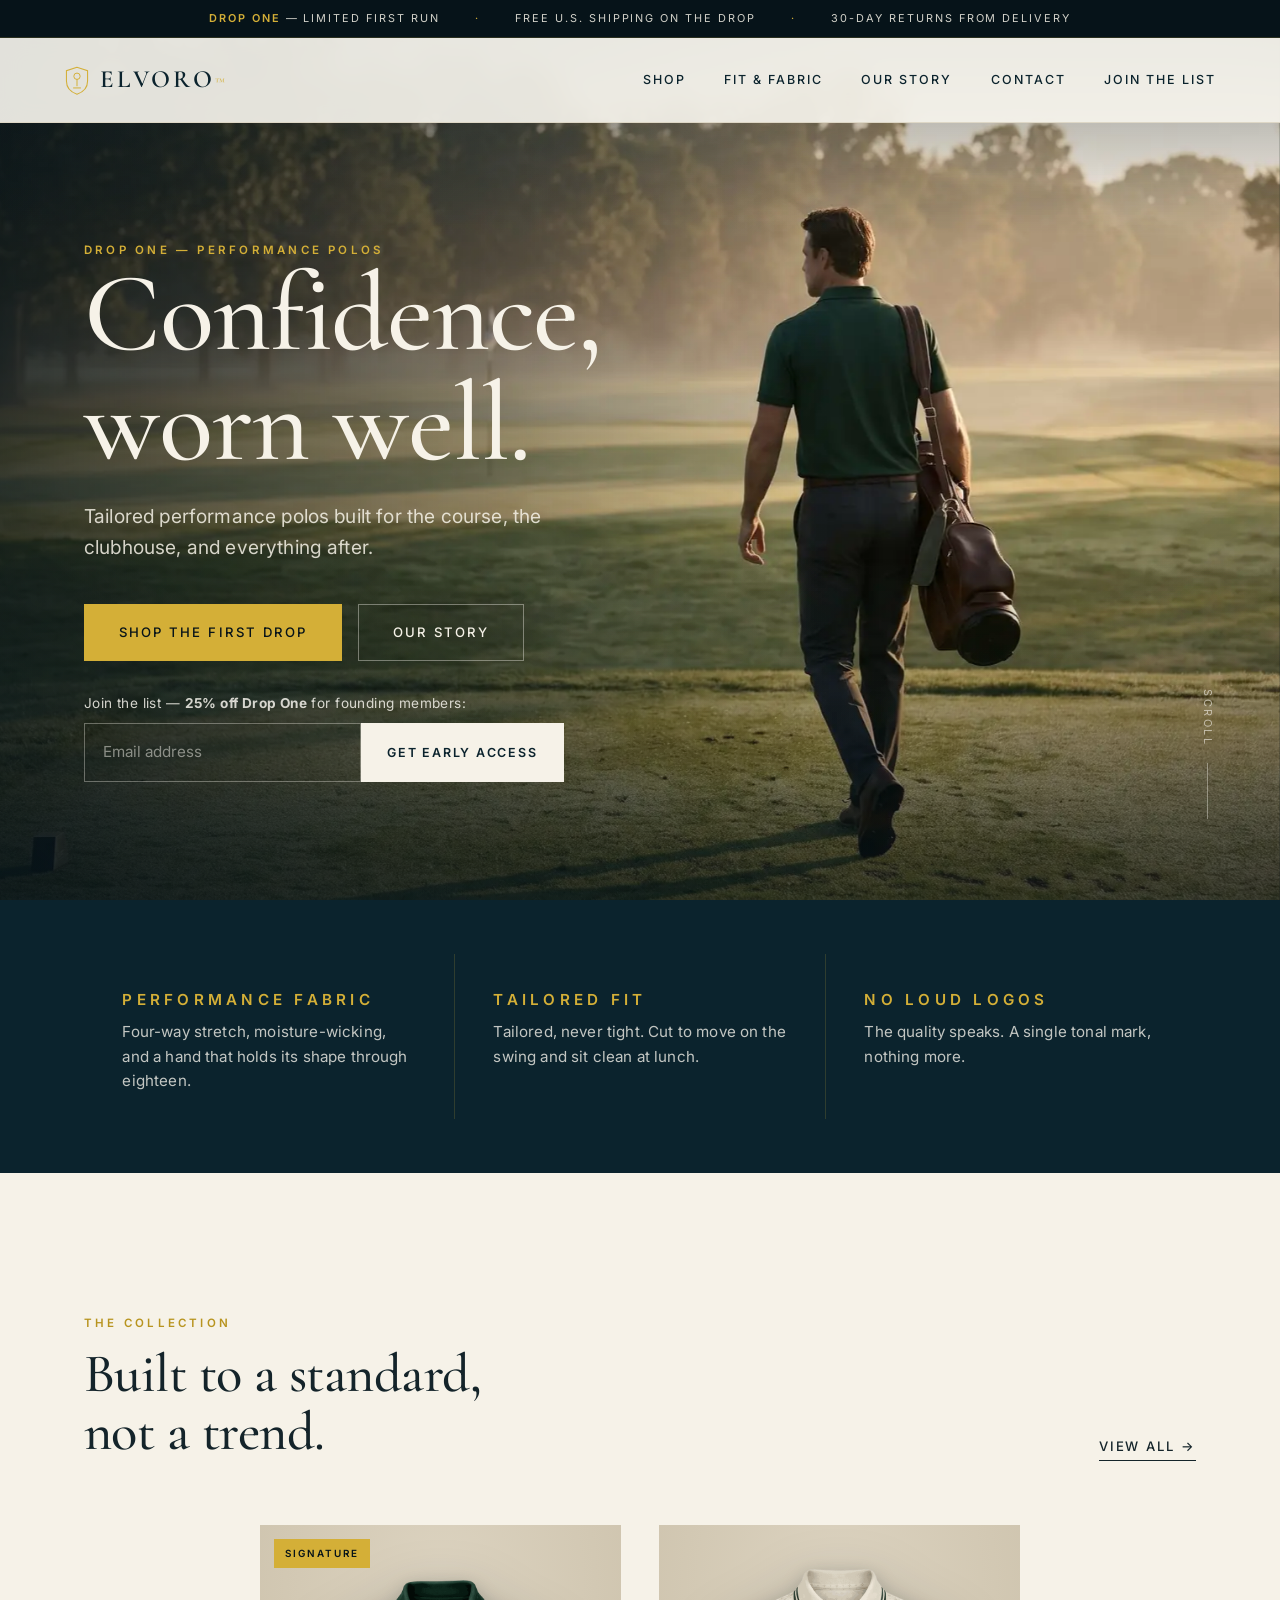
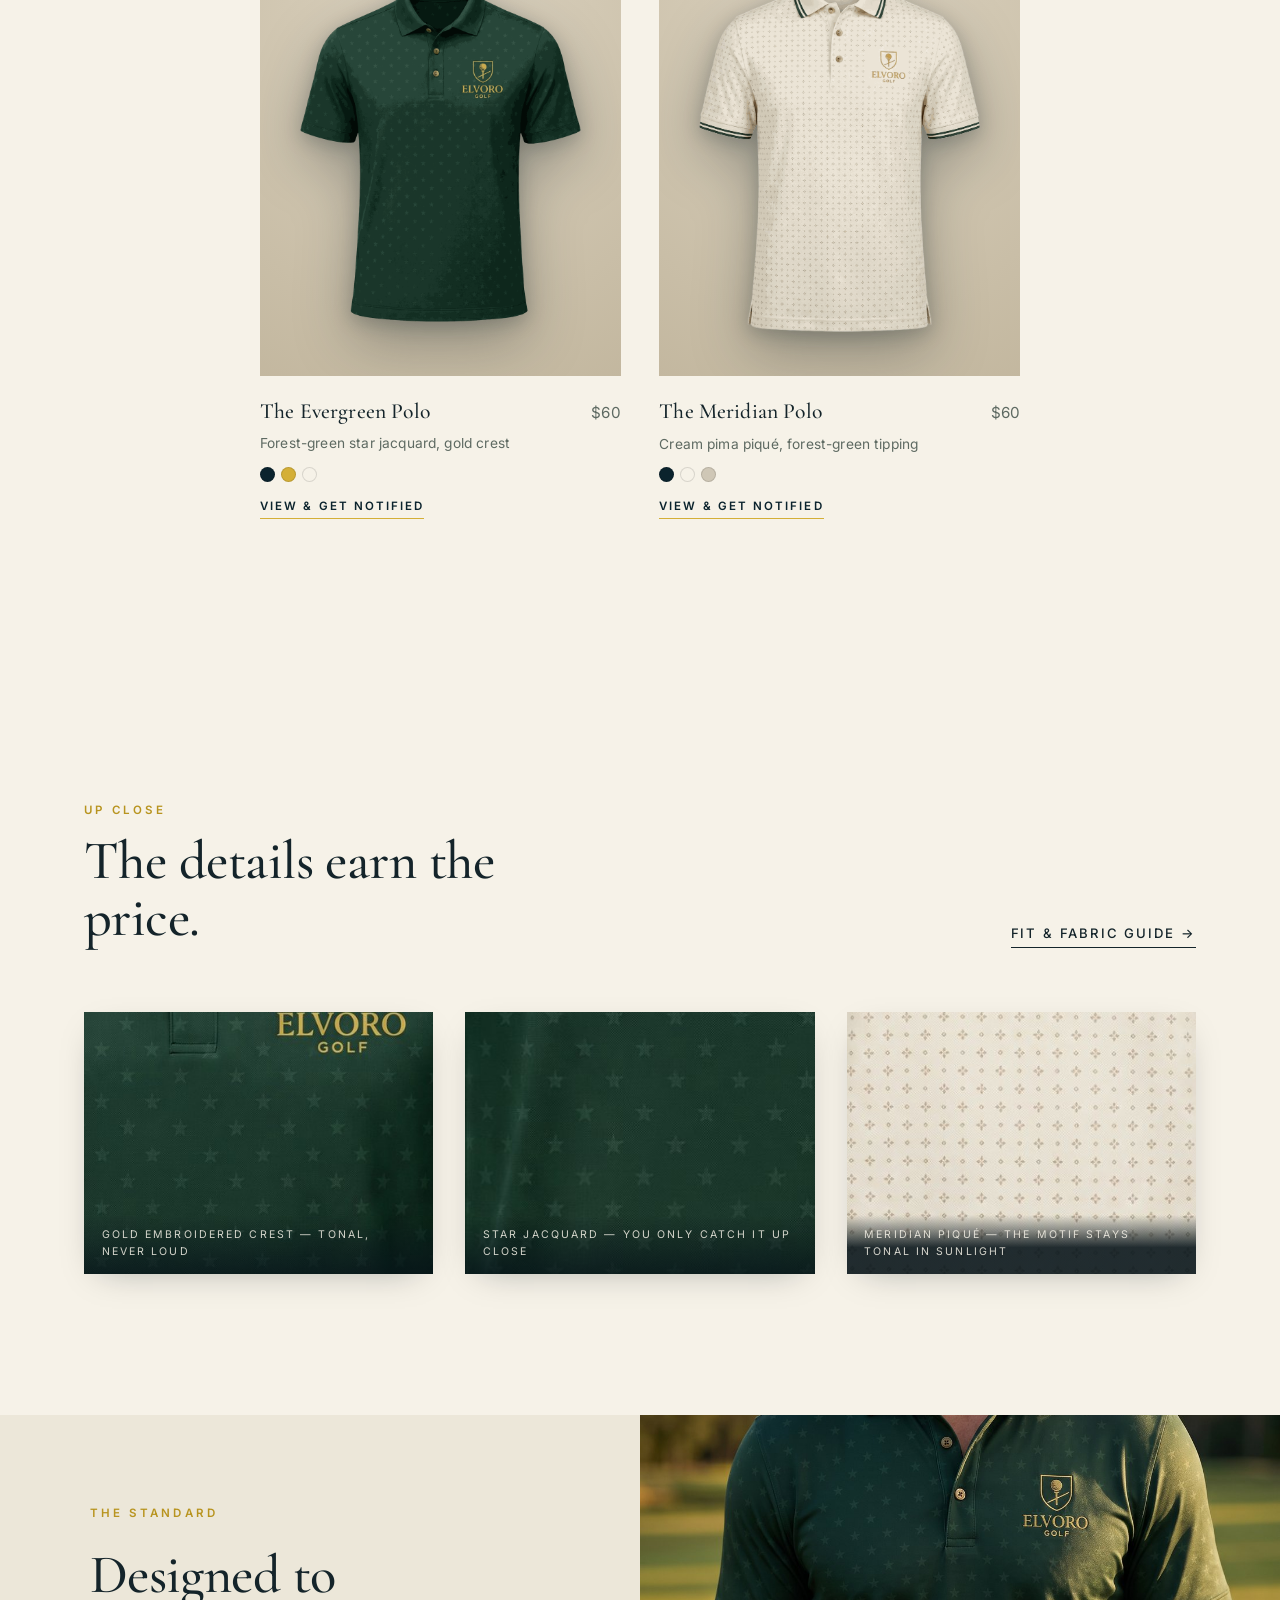
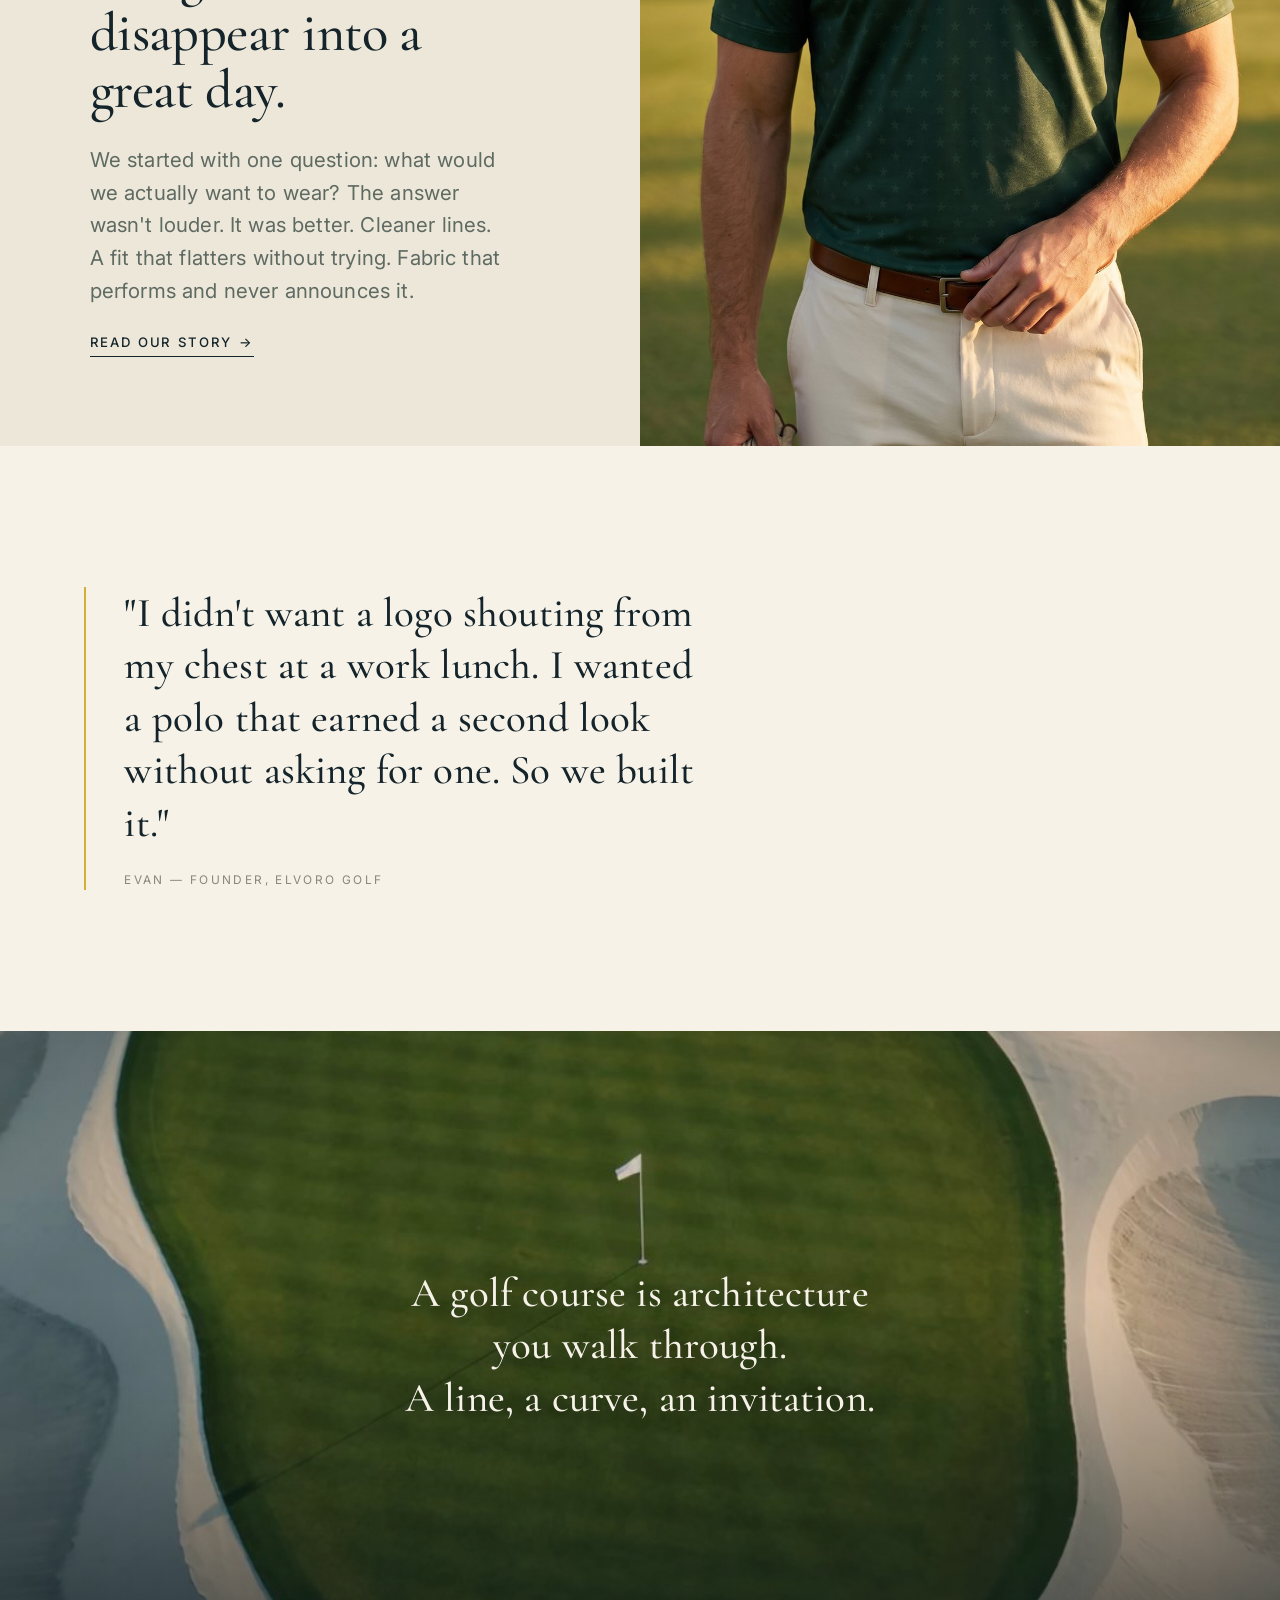
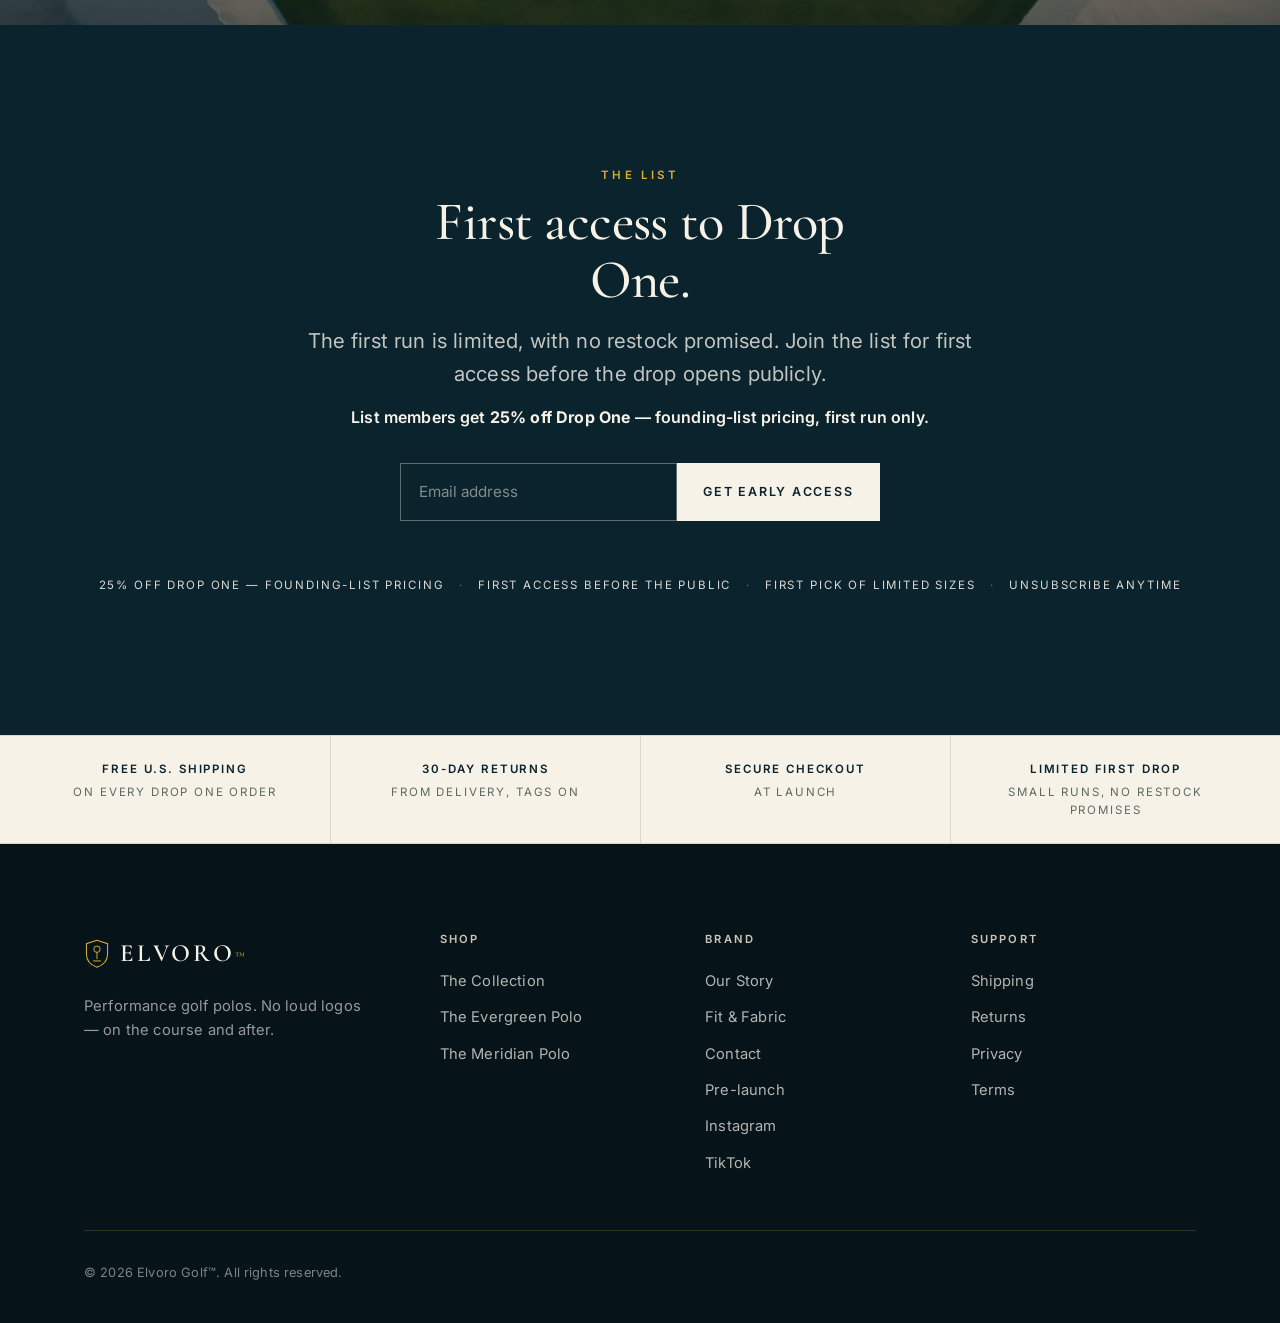
==== commit 4f3b004a: "Images: WebP hero, 1200x630 OG crops for product pages, drop dead assets Hero: assets/hero.webp (192" ====
--- a/index.html
+++ b/index.html
@@ -11,7 +11,7 @@
 <link rel="icon" type="image/svg+xml" href="assets/favicon.svg" />
   <link rel="apple-touch-icon" href="assets/apple-touch-icon.png" />
   <meta name="theme-color" content="#0B232D" />
-  <link rel="preload" as="image" href="assets/hero.jpg" fetchpriority="high" />
+  <link rel="preload" as="image" href="assets/hero.webp" type="image/webp" fetchpriority="high" />
   <link rel="canonical" href="https://elvorogolf.com/" />
   <meta property="og:site_name" content="Elvoro Golf" />
   <meta property="og:type" content="website" />
@@ -60,10 +60,14 @@
   <!-- ============ HERO ============ -->
   <section id="main" class="hero">
     <div class="hero-media">
-      <img width="1920" height="1072" fetchpriority="high" src="assets/hero.jpg" alt="A golfer in a forest-green Elvoro polo walking the course at golden hour" />
-      <!-- Muted, looping ambient film. Poster is the matching still, so there's no pop;
-           falls back to the image on slow connections or prefers-reduced-motion. -->
-      <video class="hero-video" autoplay muted loop playsinline preload="metadata" poster="assets/hero.jpg" aria-hidden="true">
+      <picture>
+        <source type="image/webp" srcset="assets/hero.webp" />
+        <img width="1920" height="1072" fetchpriority="high" src="assets/hero.jpg" alt="A golfer in a forest-green Elvoro polo walking the course at golden hour" />
+      </picture>
+      <!-- Muted, looping ambient film. Poster is the matching still (same WebP the <picture>
+           already loaded, so no second fetch and no pop); falls back to the image on slow
+           connections or prefers-reduced-motion. -->
+      <video class="hero-video" autoplay muted loop playsinline preload="metadata" poster="assets/hero.webp" aria-hidden="true">
         <source src="assets/hero.mp4" type="video/mp4" />
       </video>
     </div>
--- a/assets/styles.css
+++ b/assets/styles.css
@@ -161,9 +161,10 @@
 /* [aria-current] matches both "page" (the page itself) and "true" (its section, e.g. Shop on a product page) */
 .nav-link:hover::after, .nav-link[aria-current]::after { width: 100%; }
 
-/* 44px hit area; the three bars stay 30x18, centred, so the icon looks the same
-   and sits where it did (the -7px pulls the extra width back to the gutter). */
-.nav-toggle { display: none; width: 44px; height: 44px; min-width: 44px; min-height: 44px; padding: 0; margin-inline-end: -7px; position: relative; }
+/* 44px hit area; the three bars stay 30x18, centred, and the negative margins
+   keep the button in the same 30x18 layout slot so the icon and header height
+   are exactly what they were. */
+.nav-toggle { display: none; width: 44px; height: 44px; min-width: 44px; min-height: 44px; padding: 0; margin: -13px -7px -13px 0; position: relative; }
 .nav-toggle span {
   position: absolute; left: 7px; height: 1.5px; width: 30px; background: var(--navy);
   transition: transform .35s var(--ease), opacity .25s var(--ease);
@@ -367,6 +368,10 @@
 .field-row input:focus { outline: none; border-color: var(--off-white); }
 .field-row button { border: 1px solid var(--off-white); background: var(--off-white); color: var(--navy); padding-inline: 1.6rem; letter-spacing: 0.14em; text-transform: uppercase; font-size: 0.78rem; font-weight: 600; transition: background .3s var(--ease), color .3s var(--ease); }
 .field-row button:hover { background: transparent; color: var(--off-white); }
+/* 2026-09-06 audit: on phones the CTA wrapped to three lines ("GET / EARLY / ACCESS"); keep it one line, let the input flex. */
+.field-row button { white-space: nowrap; flex: 0 0 auto; }
+.field-row input { min-width: 0; }
+@media (max-width: 720px) { .field-row button { padding-inline: 1rem; letter-spacing: 0.1em; } }
 .form-note { font-size: 0.78rem; color: rgba(246,243,236,0.55); margin-top: 1rem; }
 .form-success { color: var(--olive-soft); font-size: 0.95rem; margin-top: 1rem; min-height: 1.4em; }
 
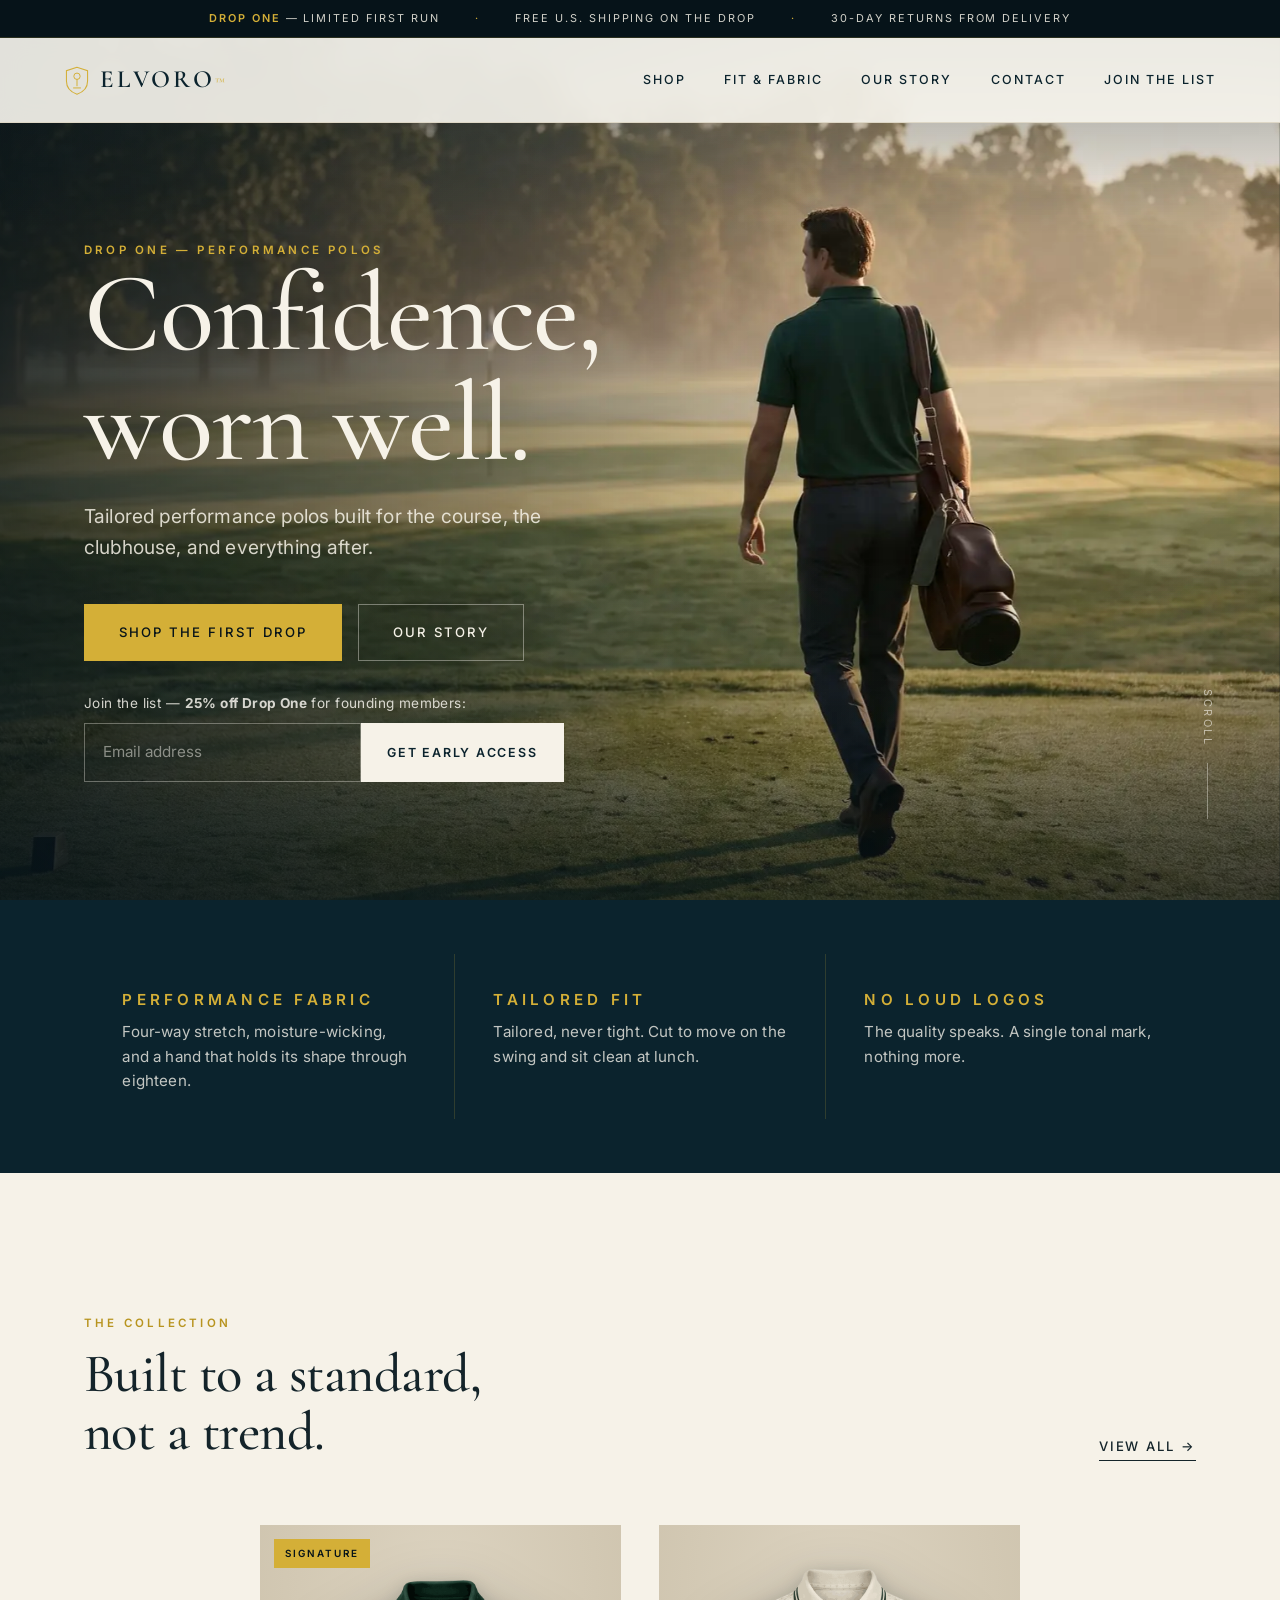
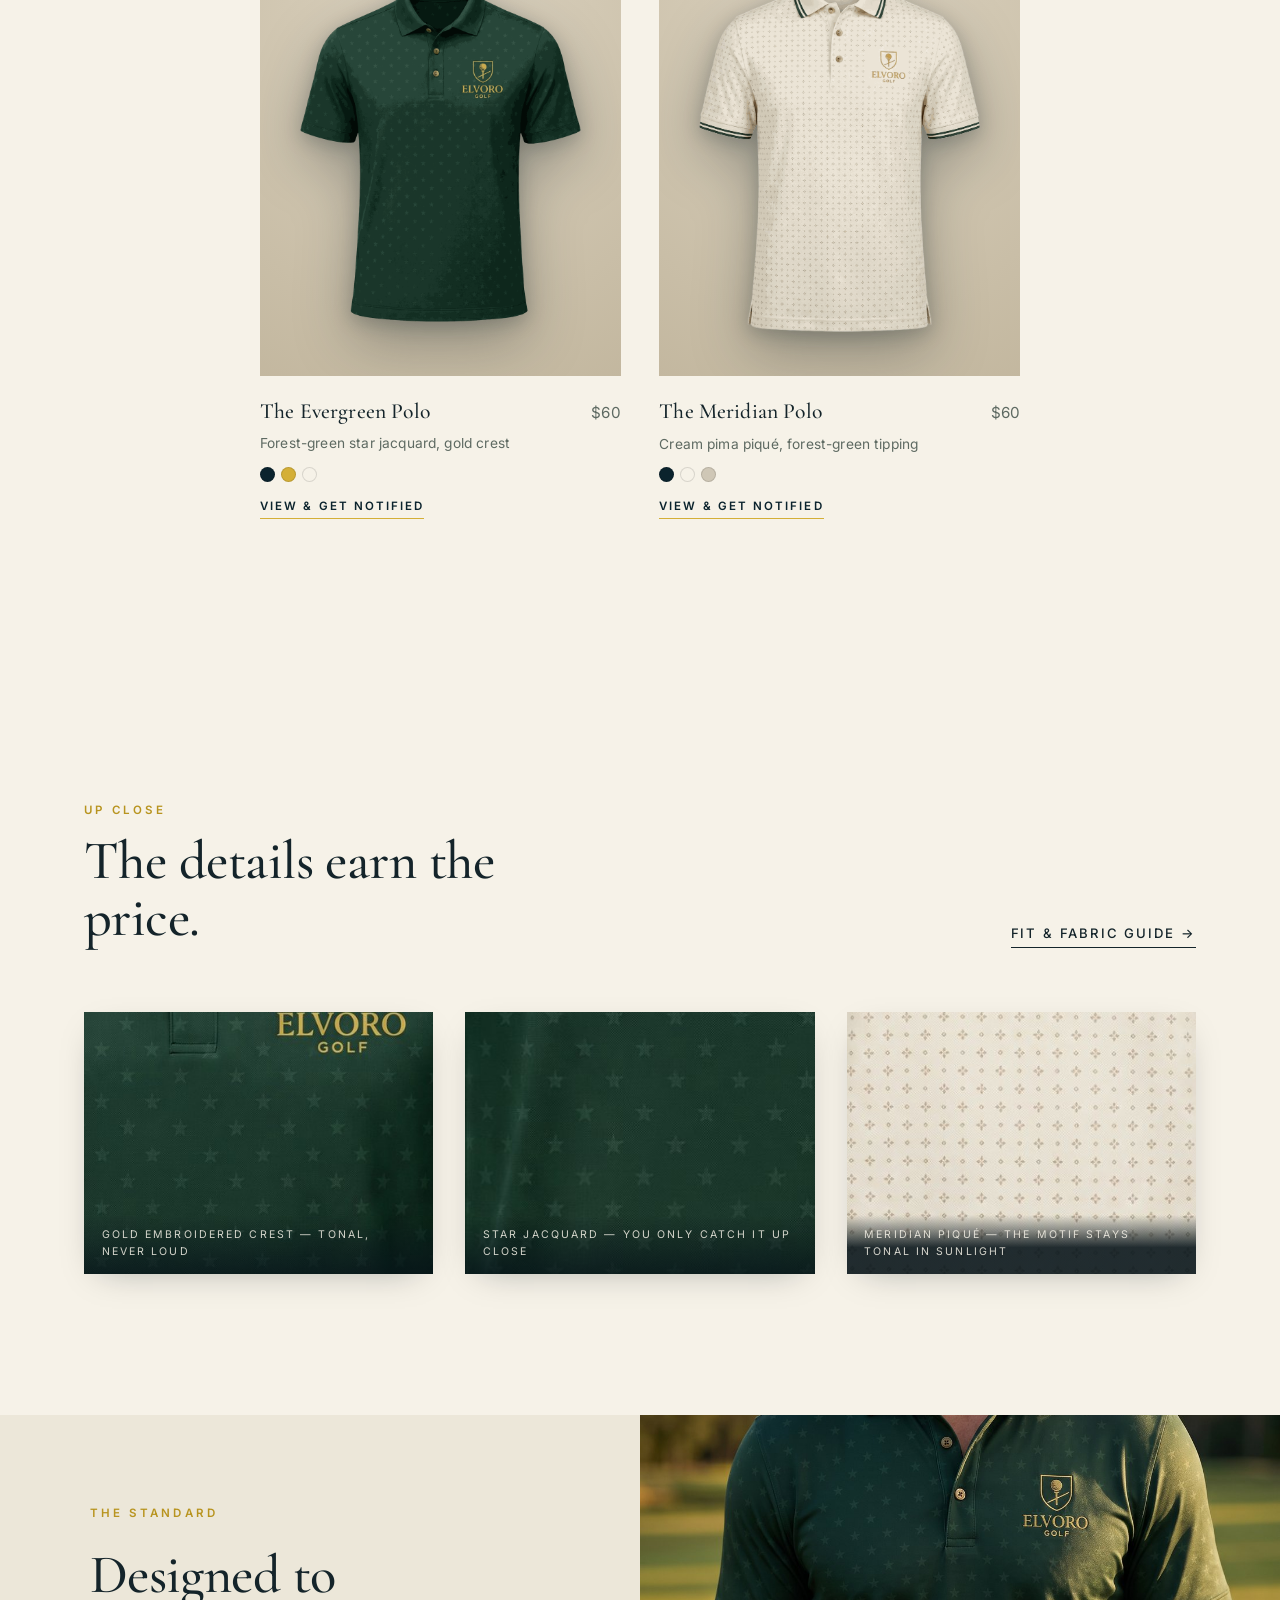
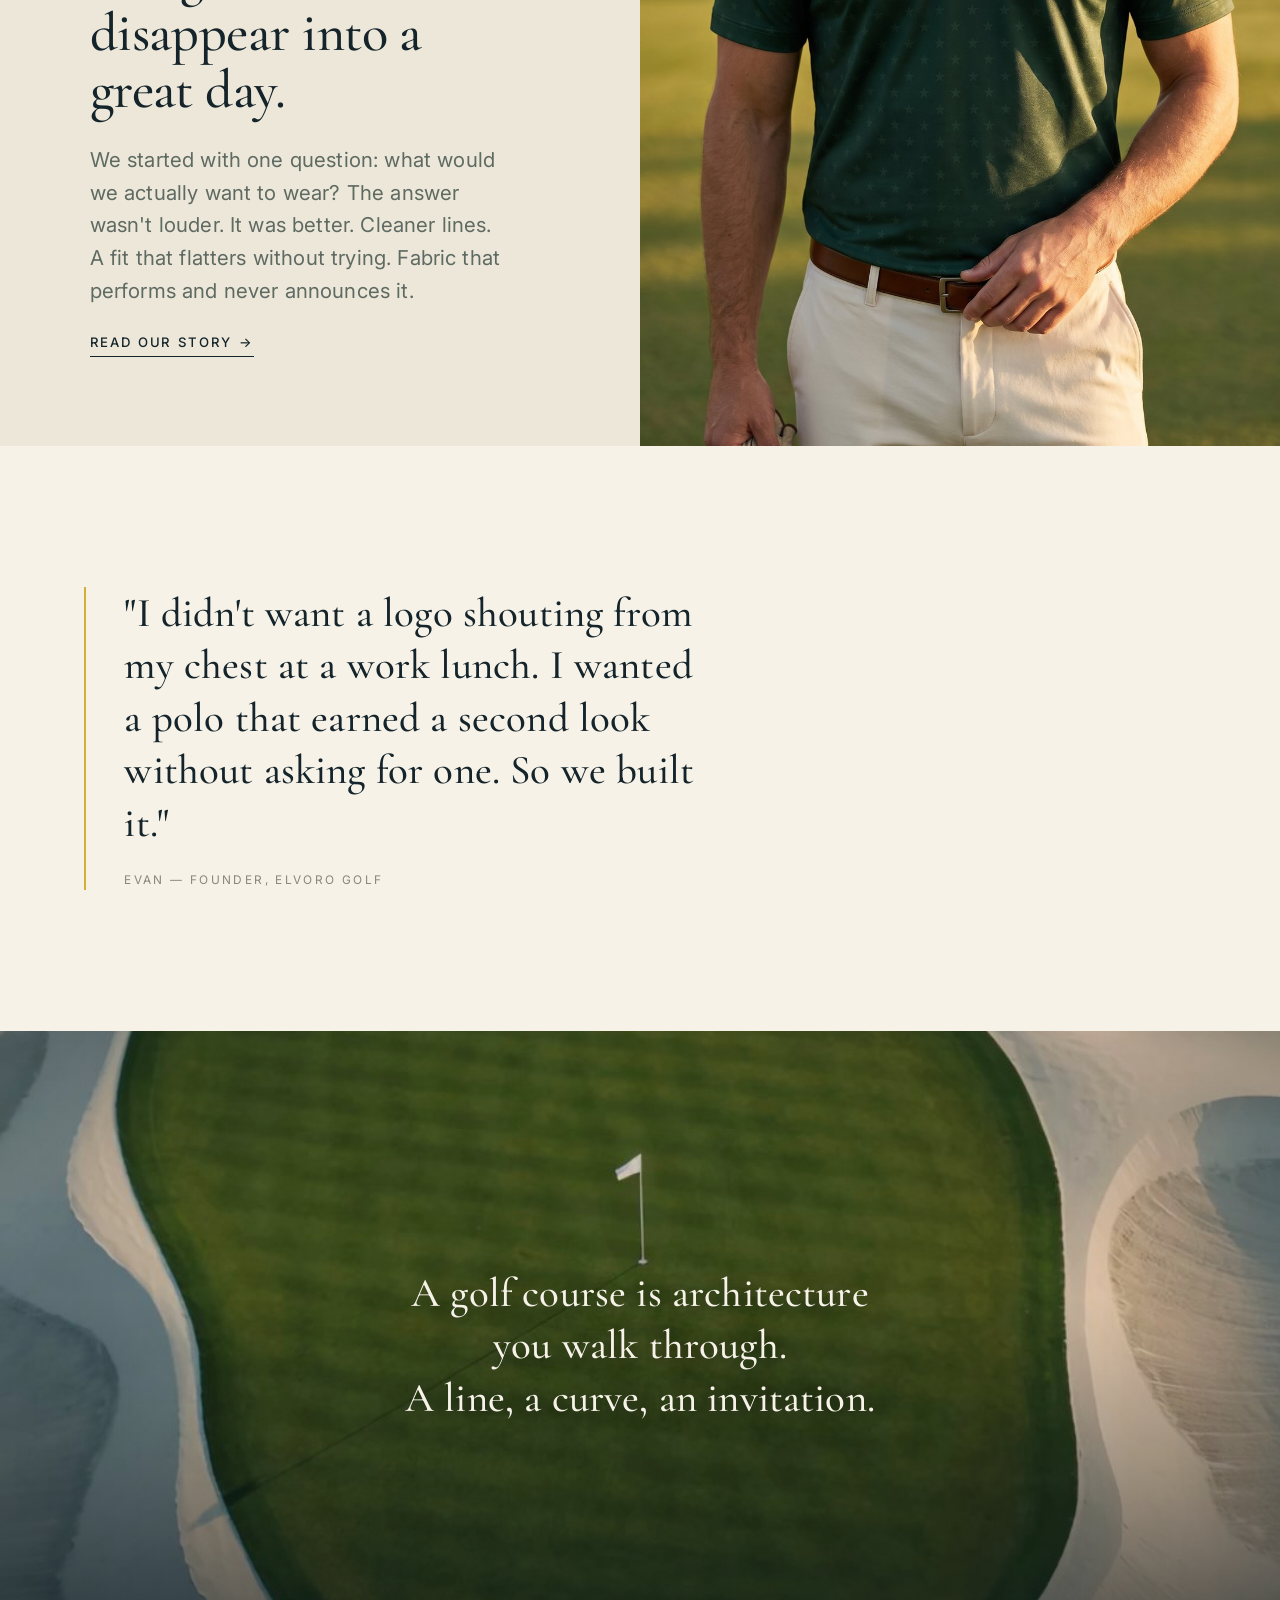
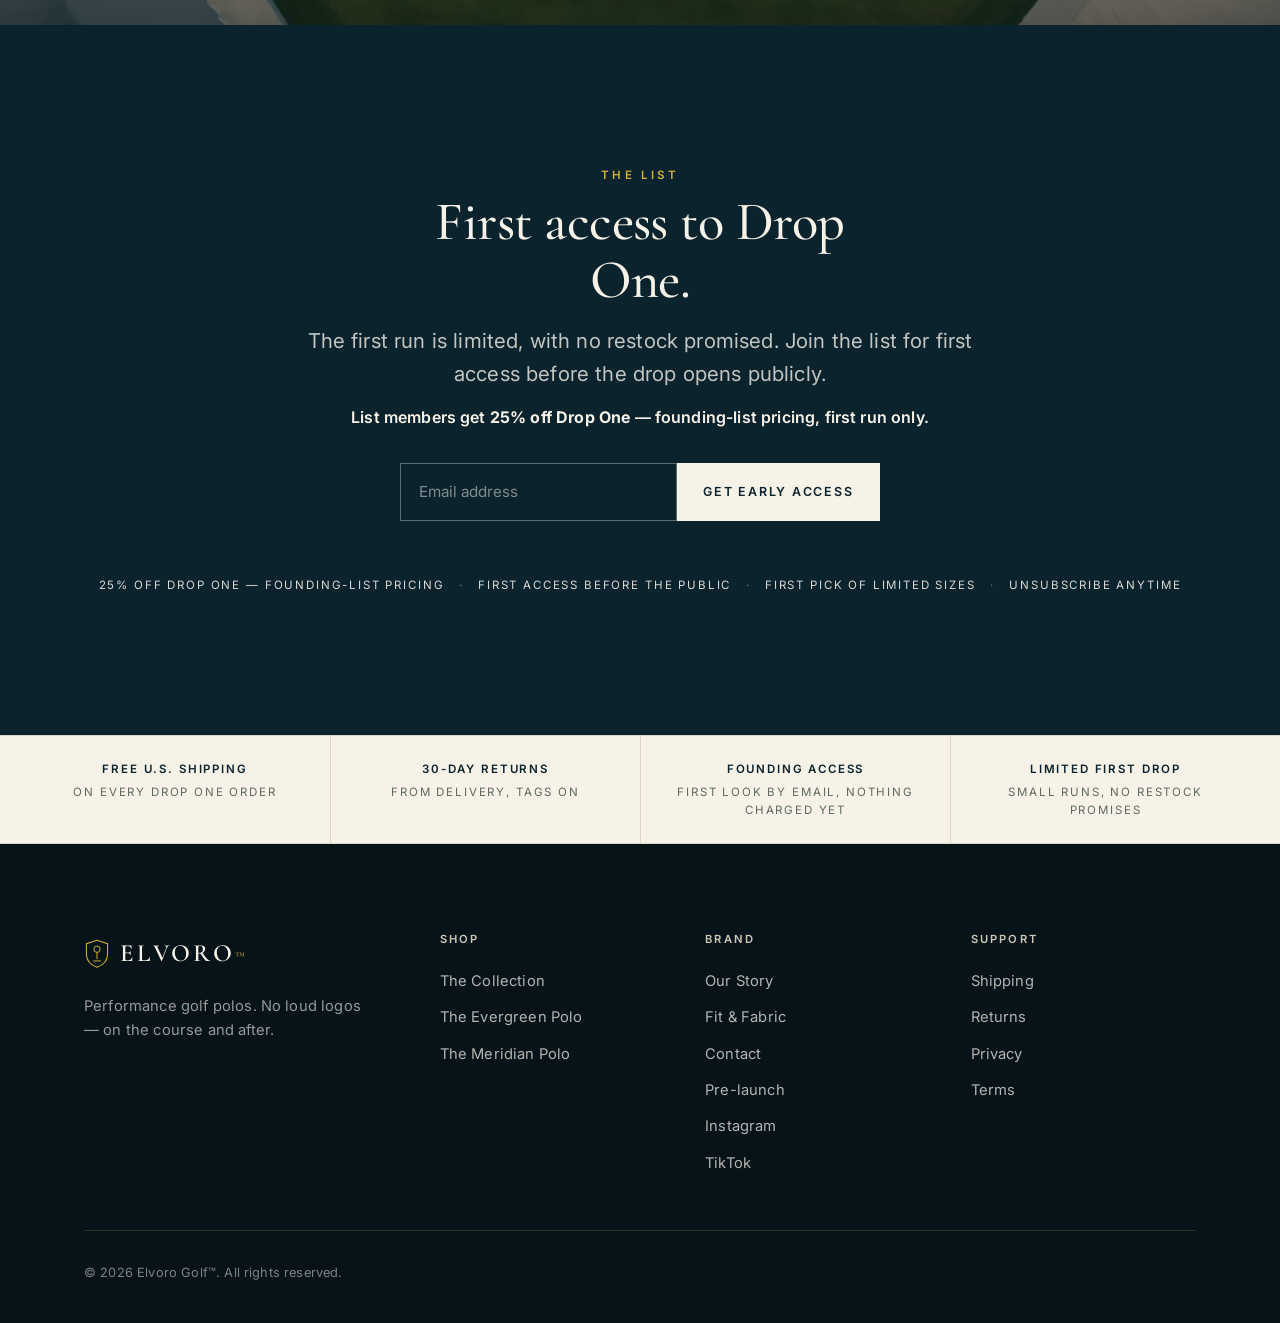
==== commit 1e829712: "Trust-strip copy: replace 'Secure Checkout — At launch' with honest founding-access framing Site has" ====
--- a/index.html
+++ b/index.html
@@ -250,7 +250,7 @@
     <div class="trust-grid wrap" style="padding-inline:0">
       <div class="trust-cell"><strong>Free U.S. Shipping</strong>On every Drop One order</div>
       <div class="trust-cell"><strong>30-Day Returns</strong>From delivery, tags on</div>
-      <div class="trust-cell"><strong>Secure Checkout</strong>At launch</div>
+      <div class="trust-cell"><strong>Founding Access</strong>First look by email, nothing charged yet</div>
       <div class="trust-cell"><strong>Limited First Drop</strong>Small runs, no restock promises</div>
     </div>
   </section>
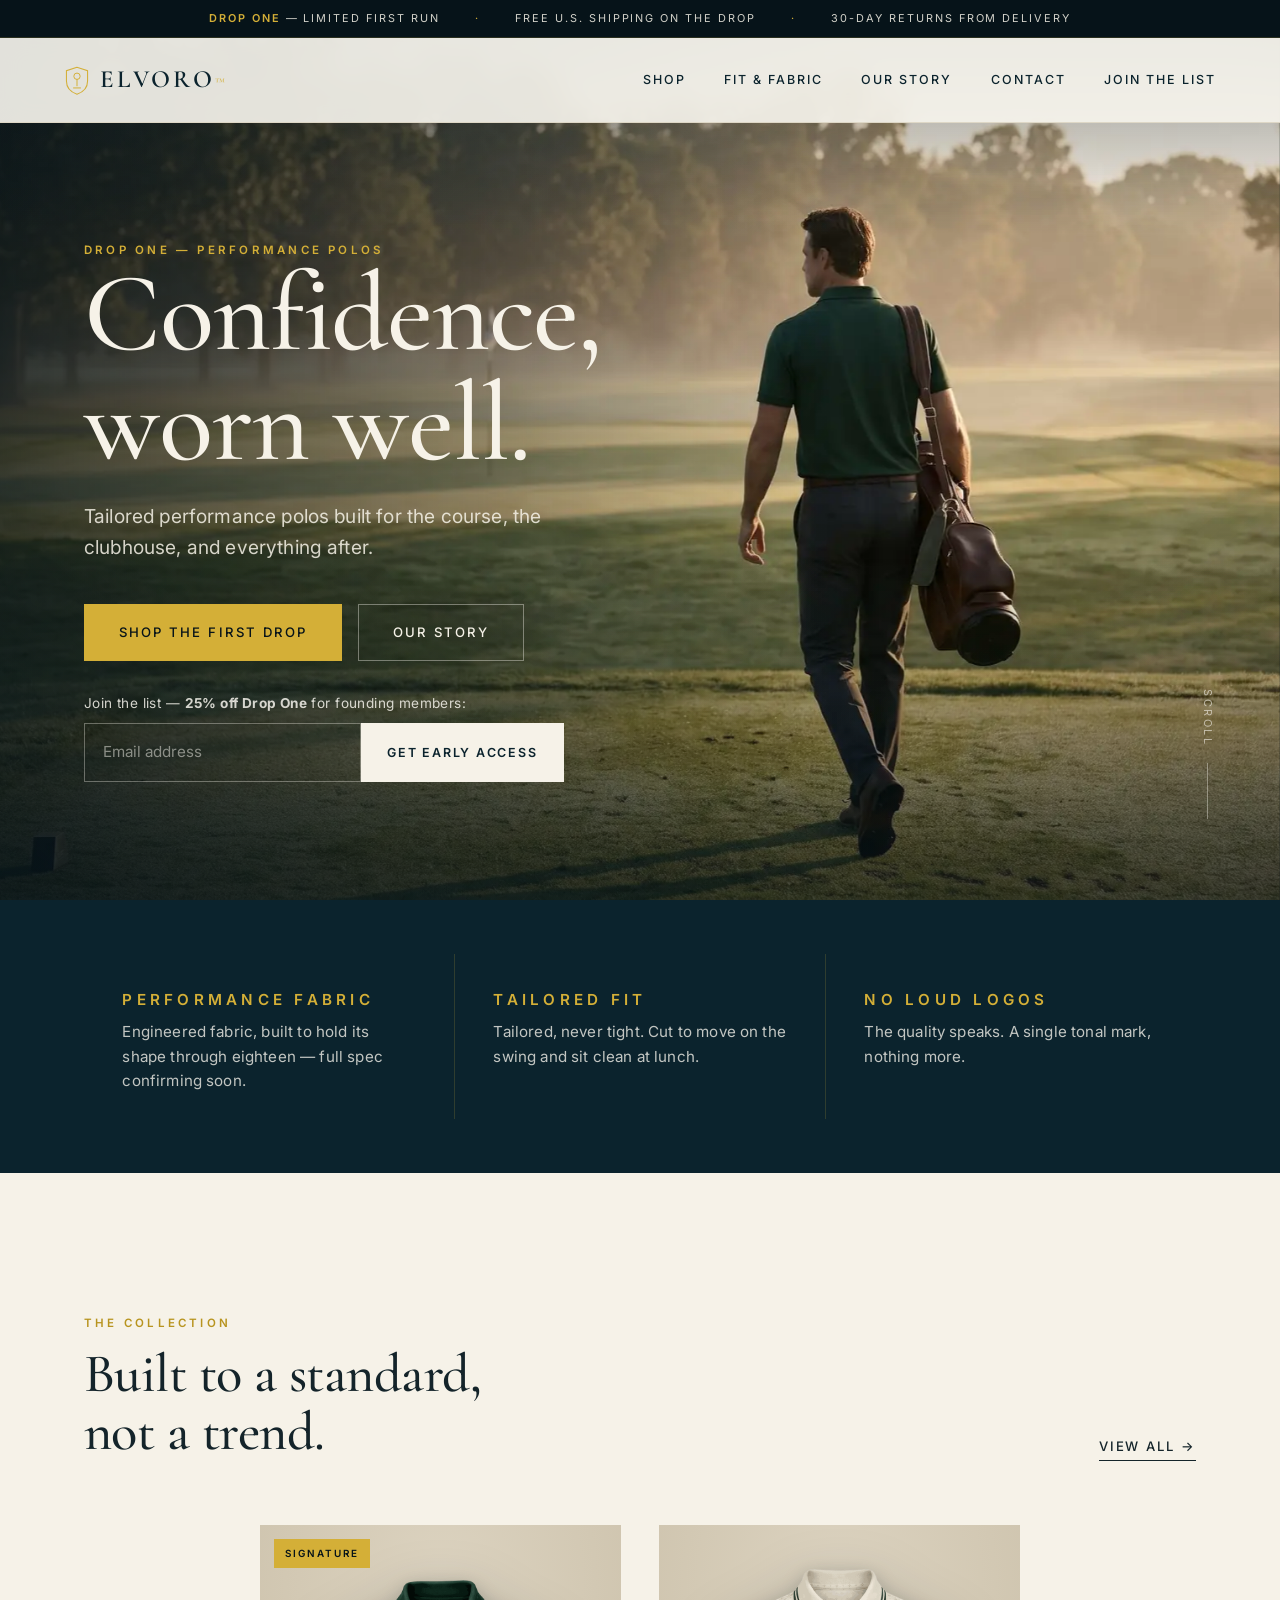
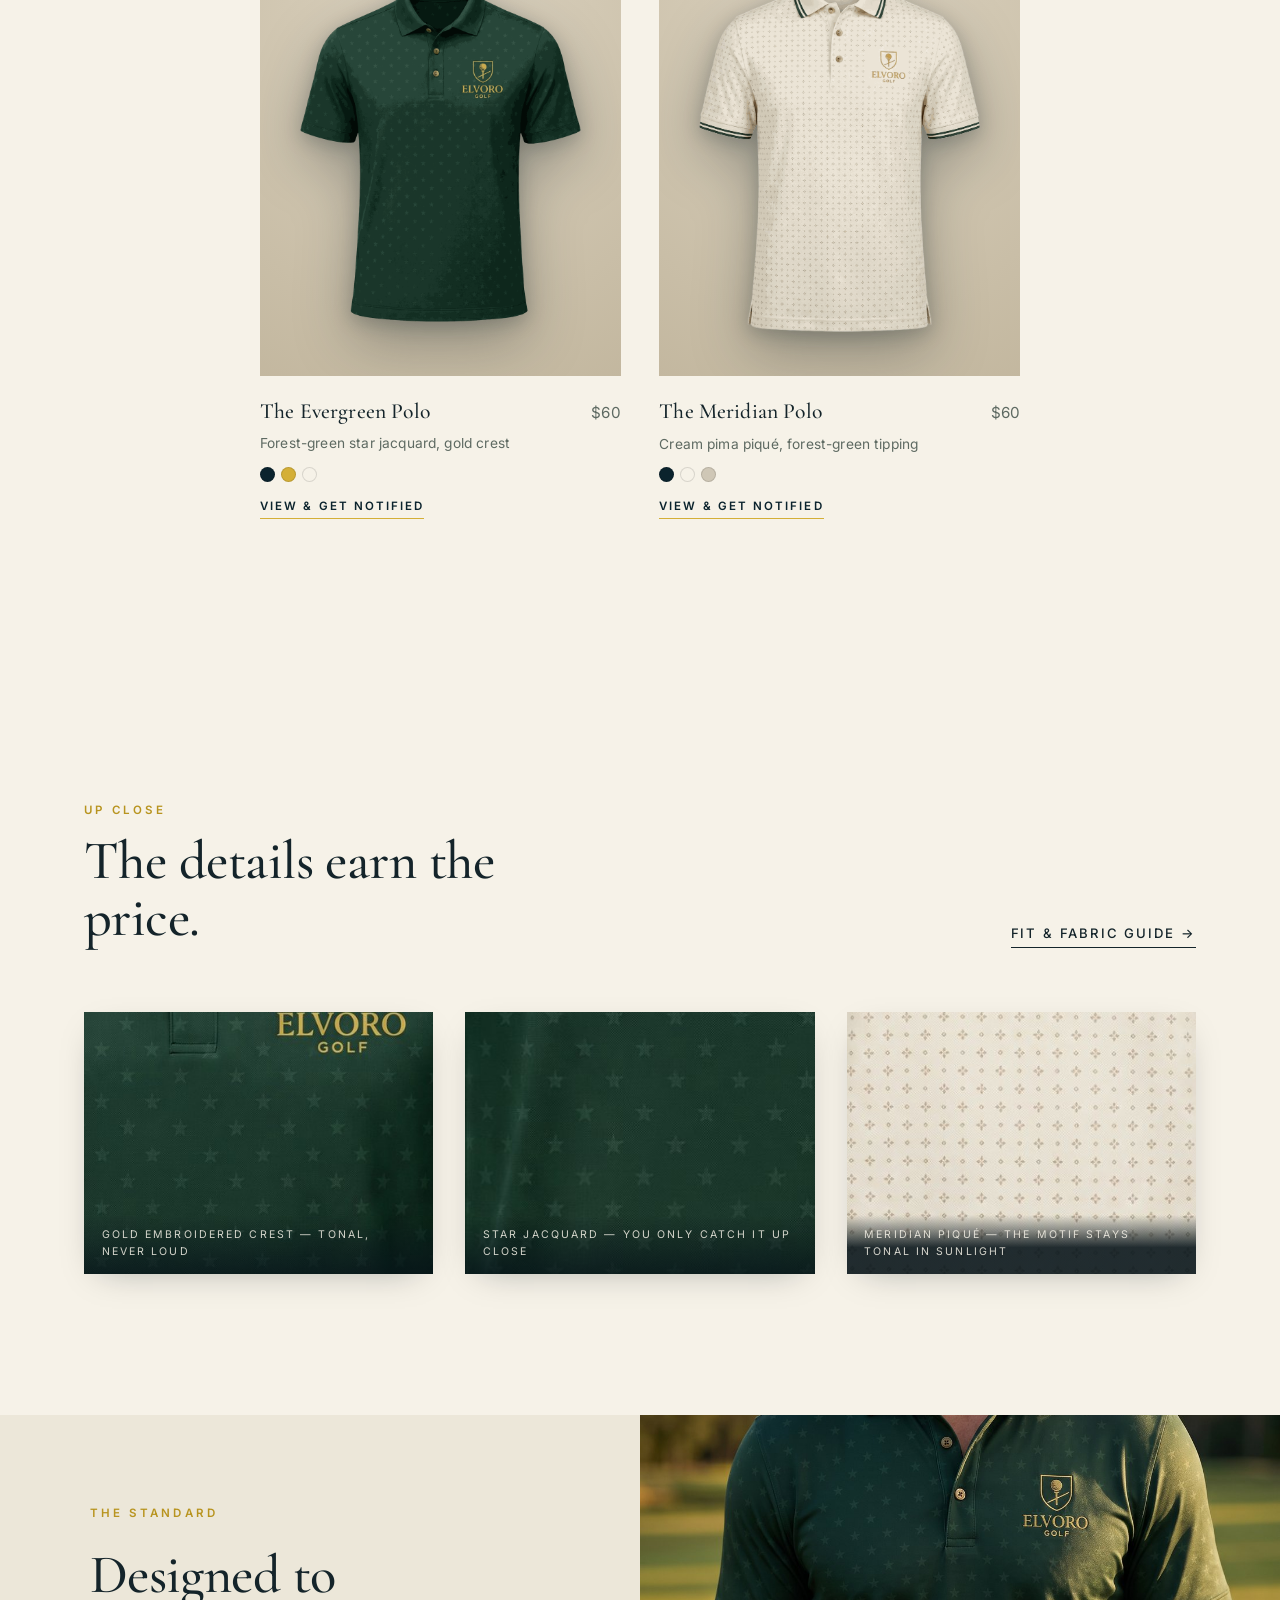
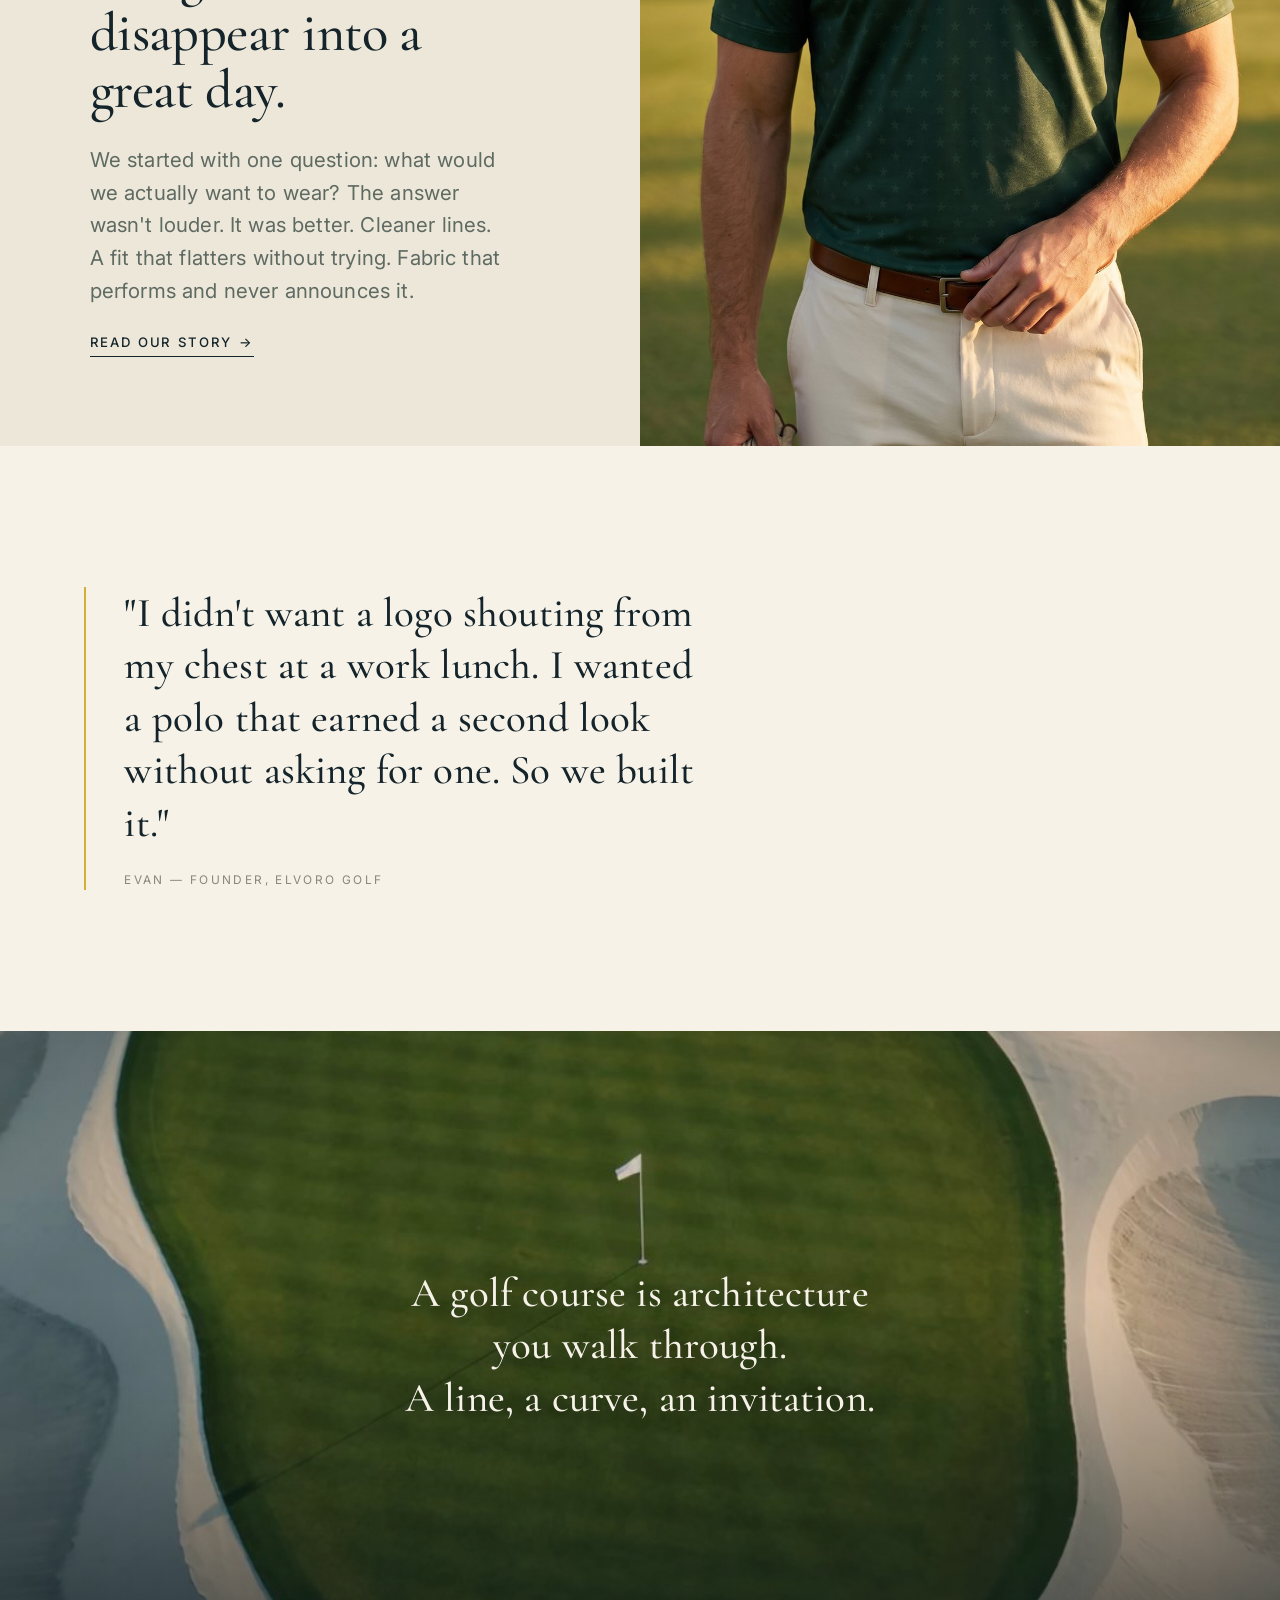
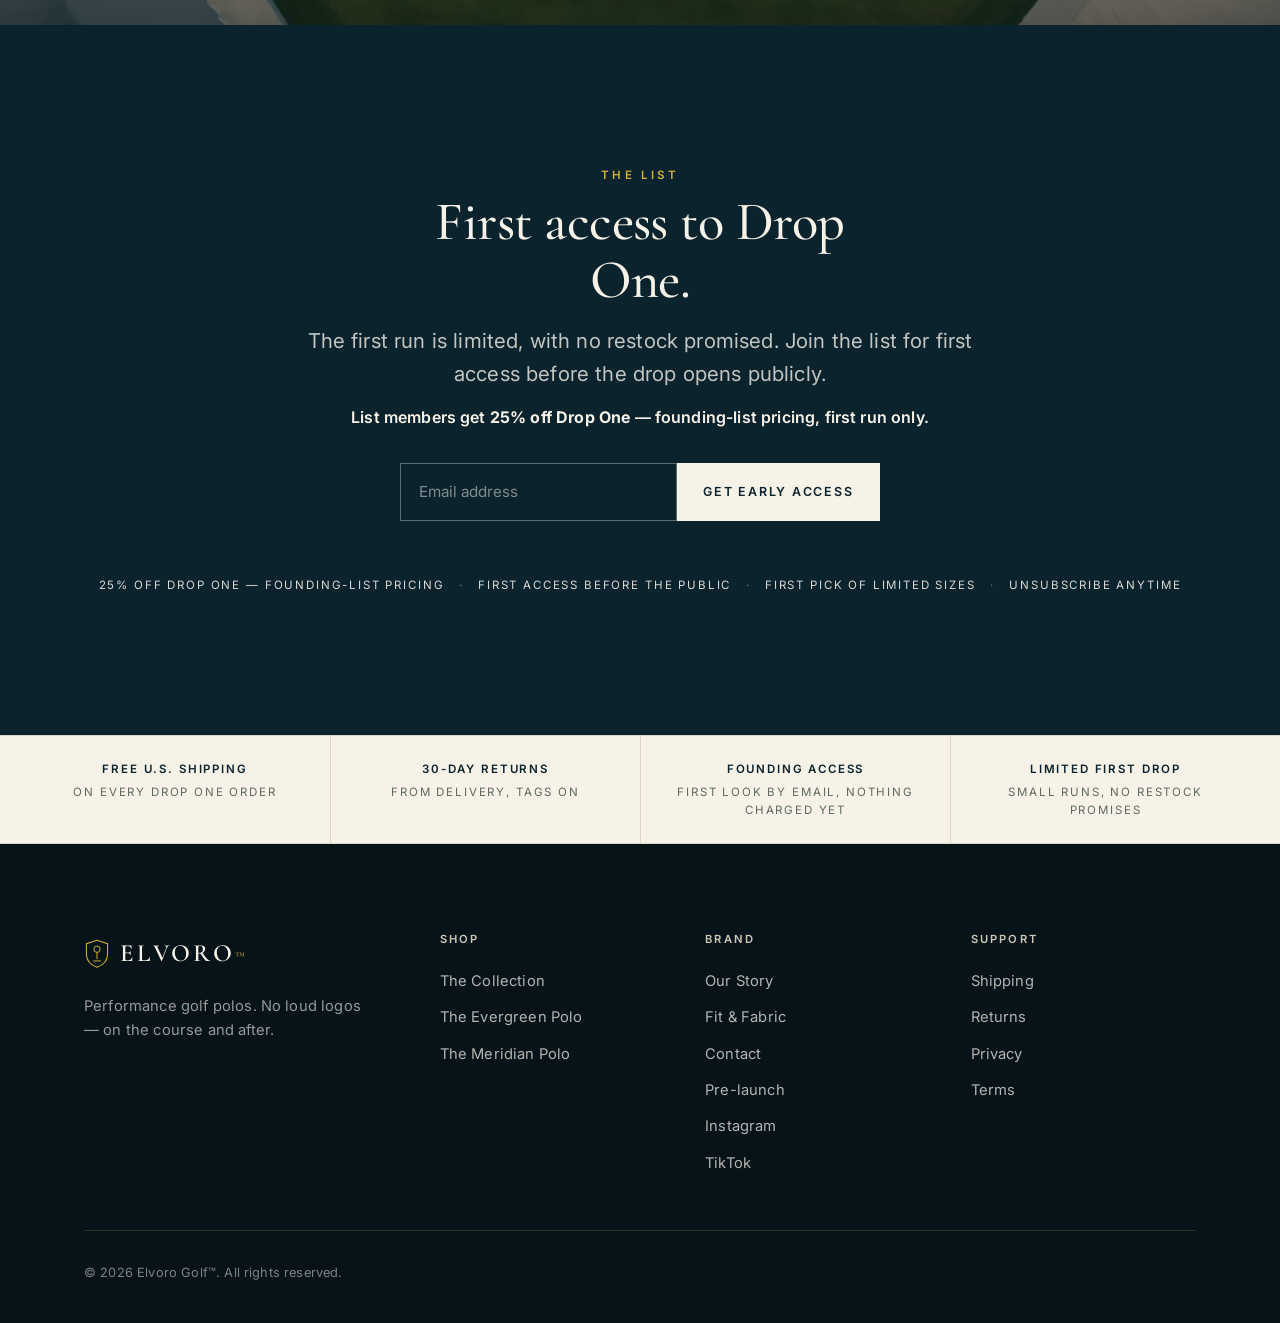
==== commit d1b34665: "Fabric copy: replace unconfirmed performance claims with placeholder language Fabric/performance cla" ====
--- a/index.html
+++ b/index.html
@@ -98,7 +98,7 @@
       <div class="strip-grid">
         <div class="strip-cell reveal">
           <p class="eyebrow">Performance Fabric</p>
-          <p>Four-way stretch, moisture-wicking, and a hand that holds its shape through eighteen.</p>
+          <p>Engineered fabric, built to hold its shape through eighteen — full spec confirming soon.</p>
         </div>
         <div class="strip-cell reveal">
           <p class="eyebrow">Tailored Fit</p>
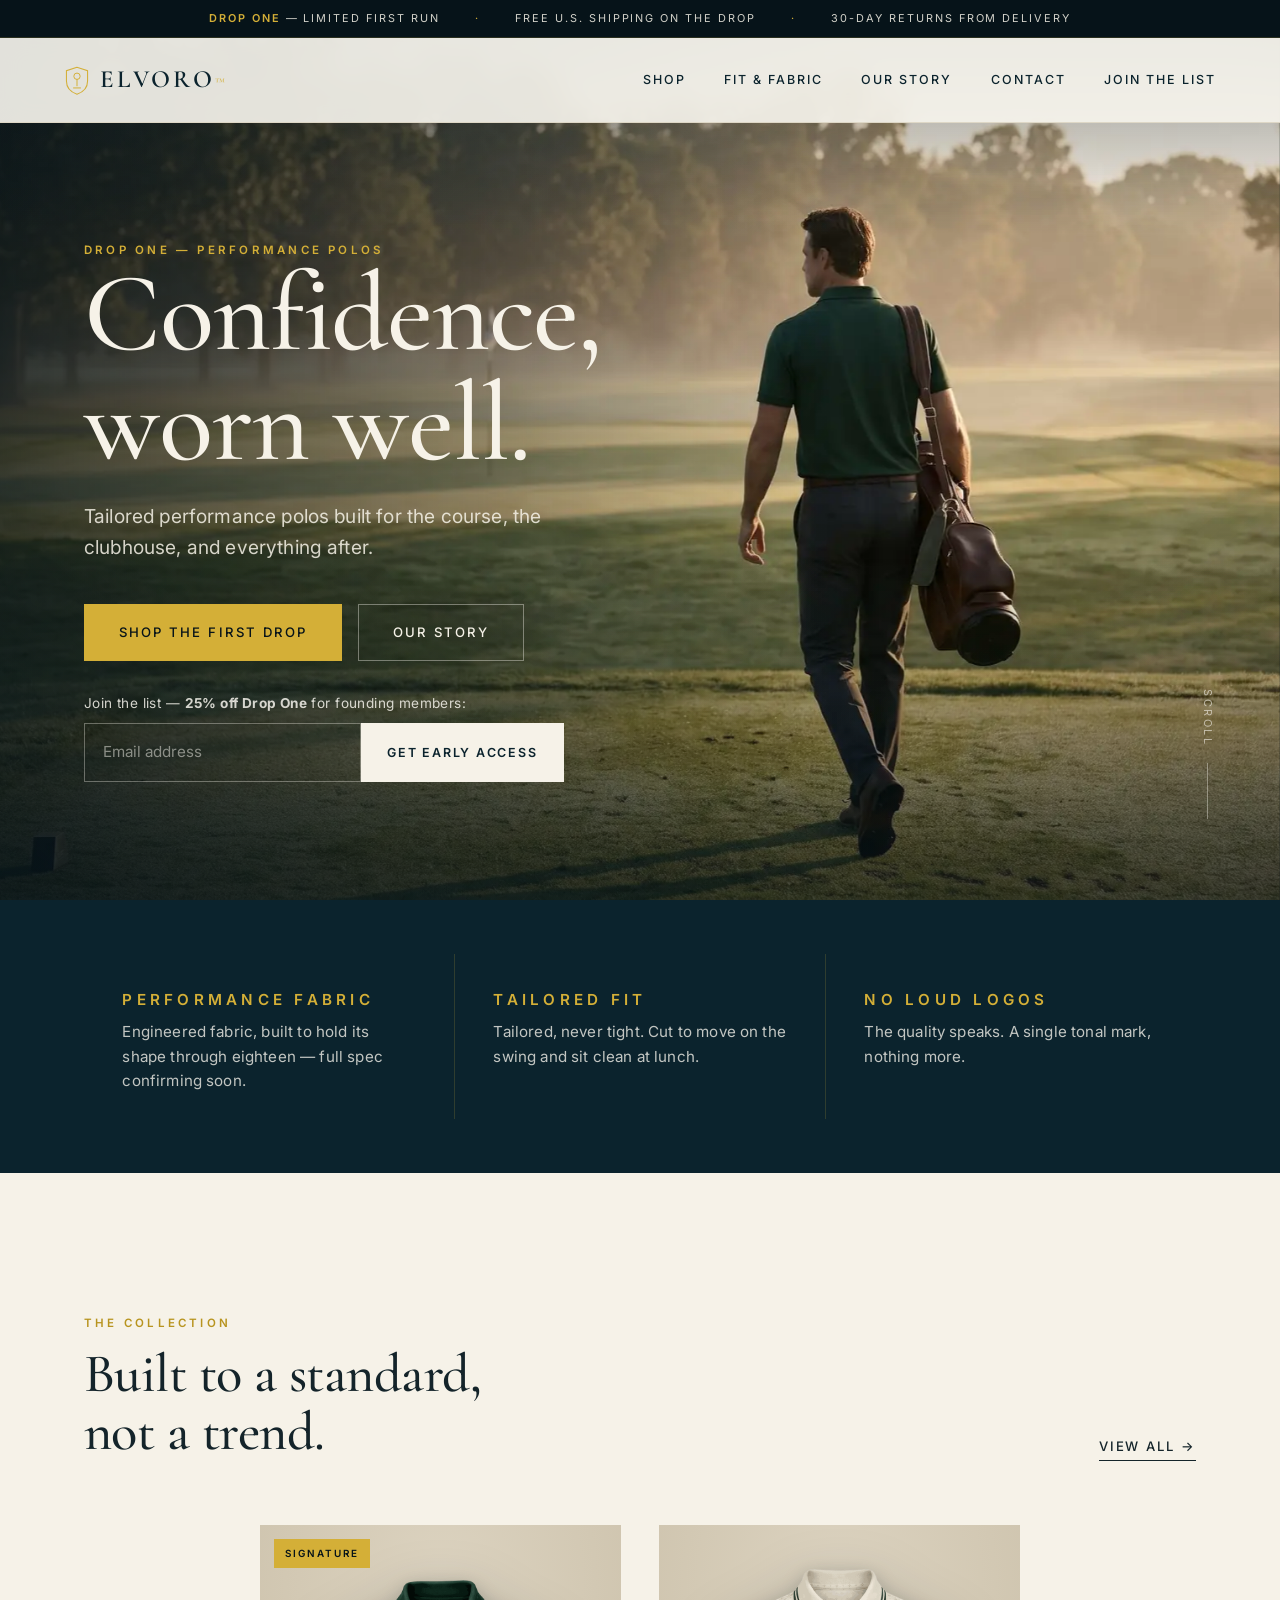
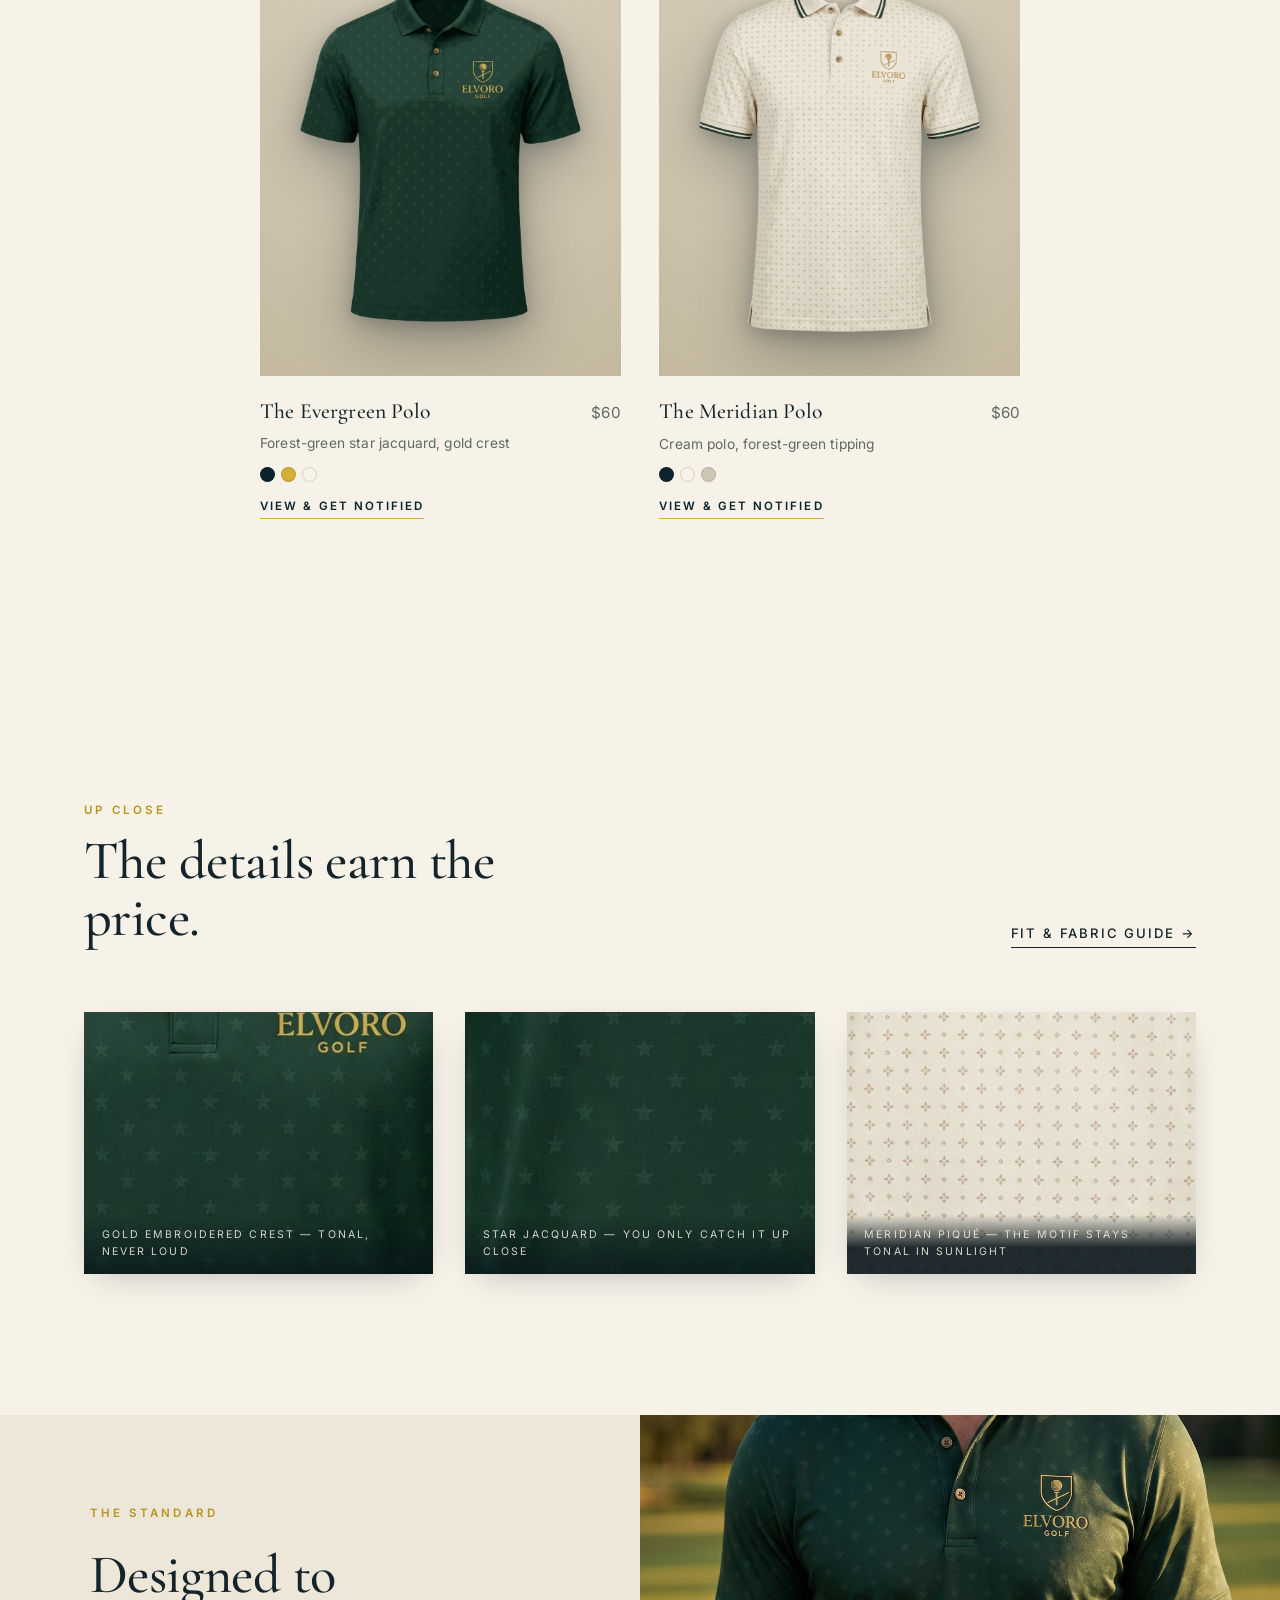
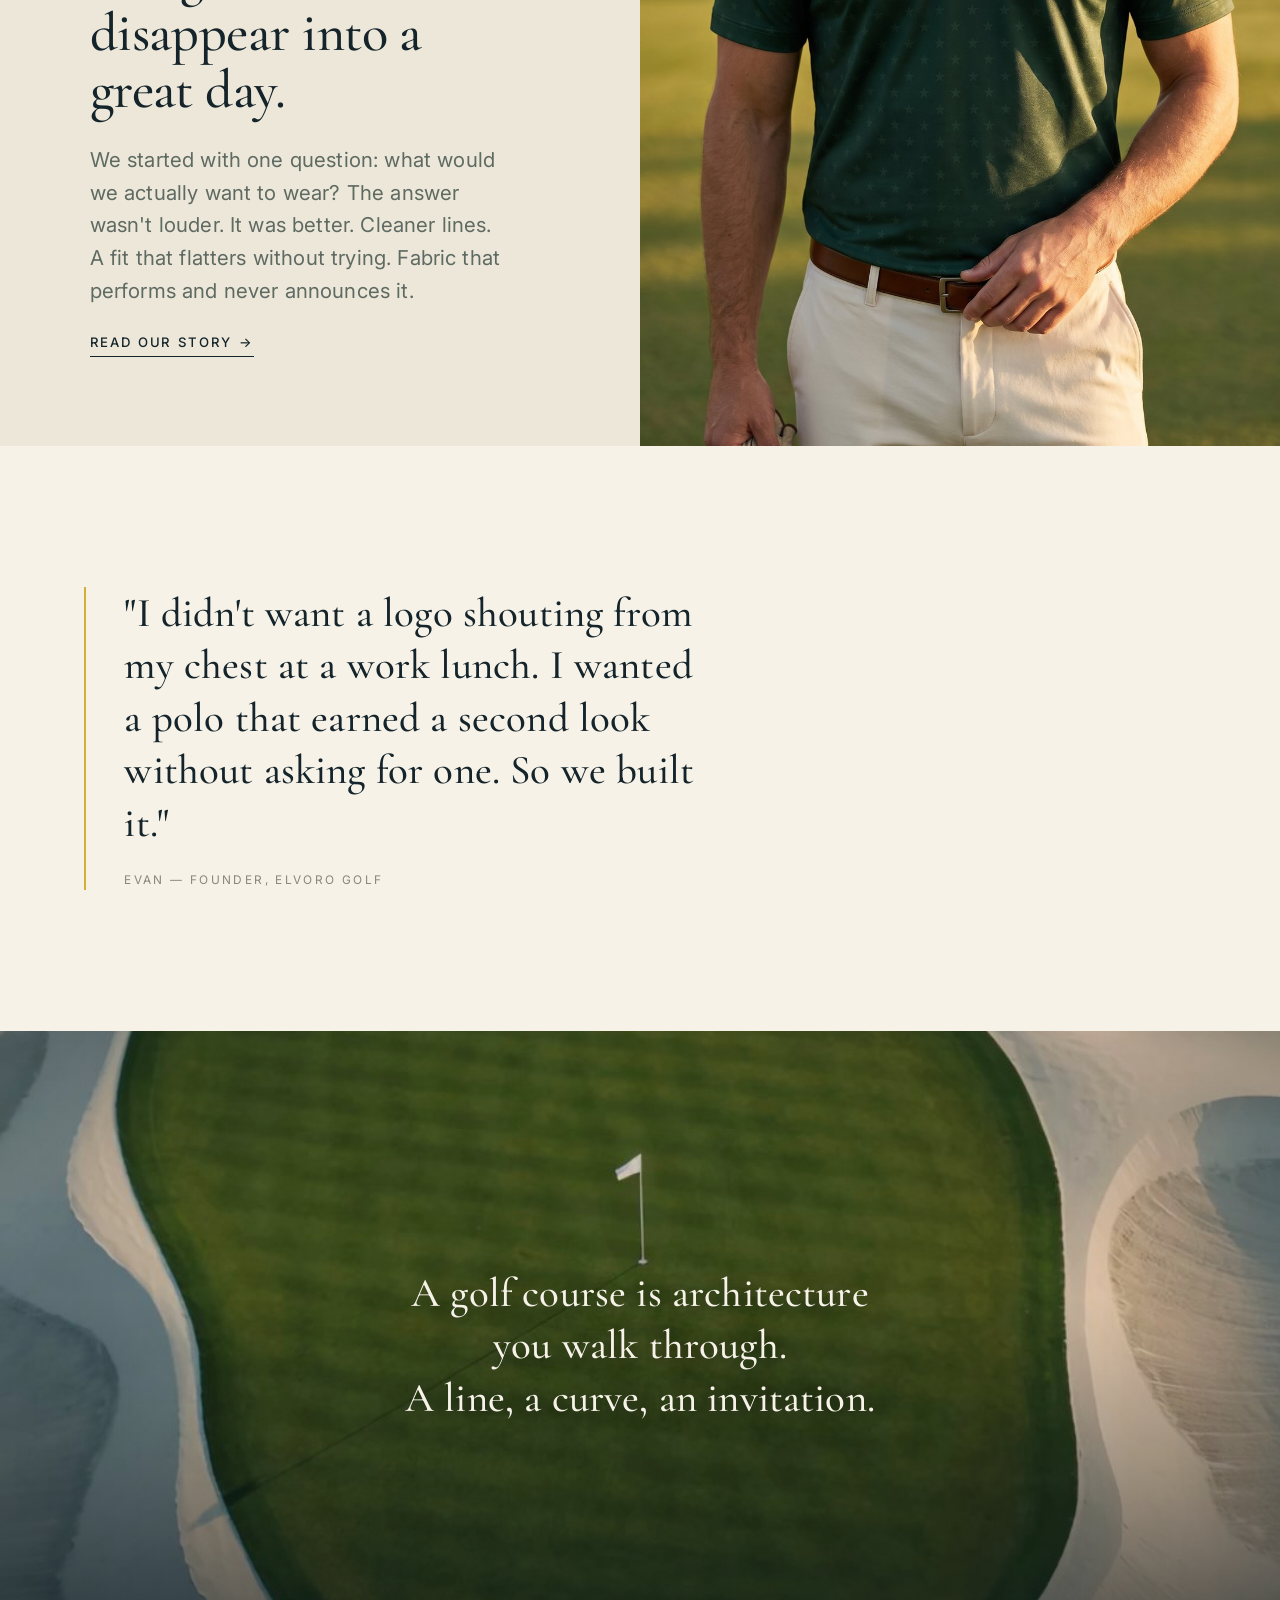
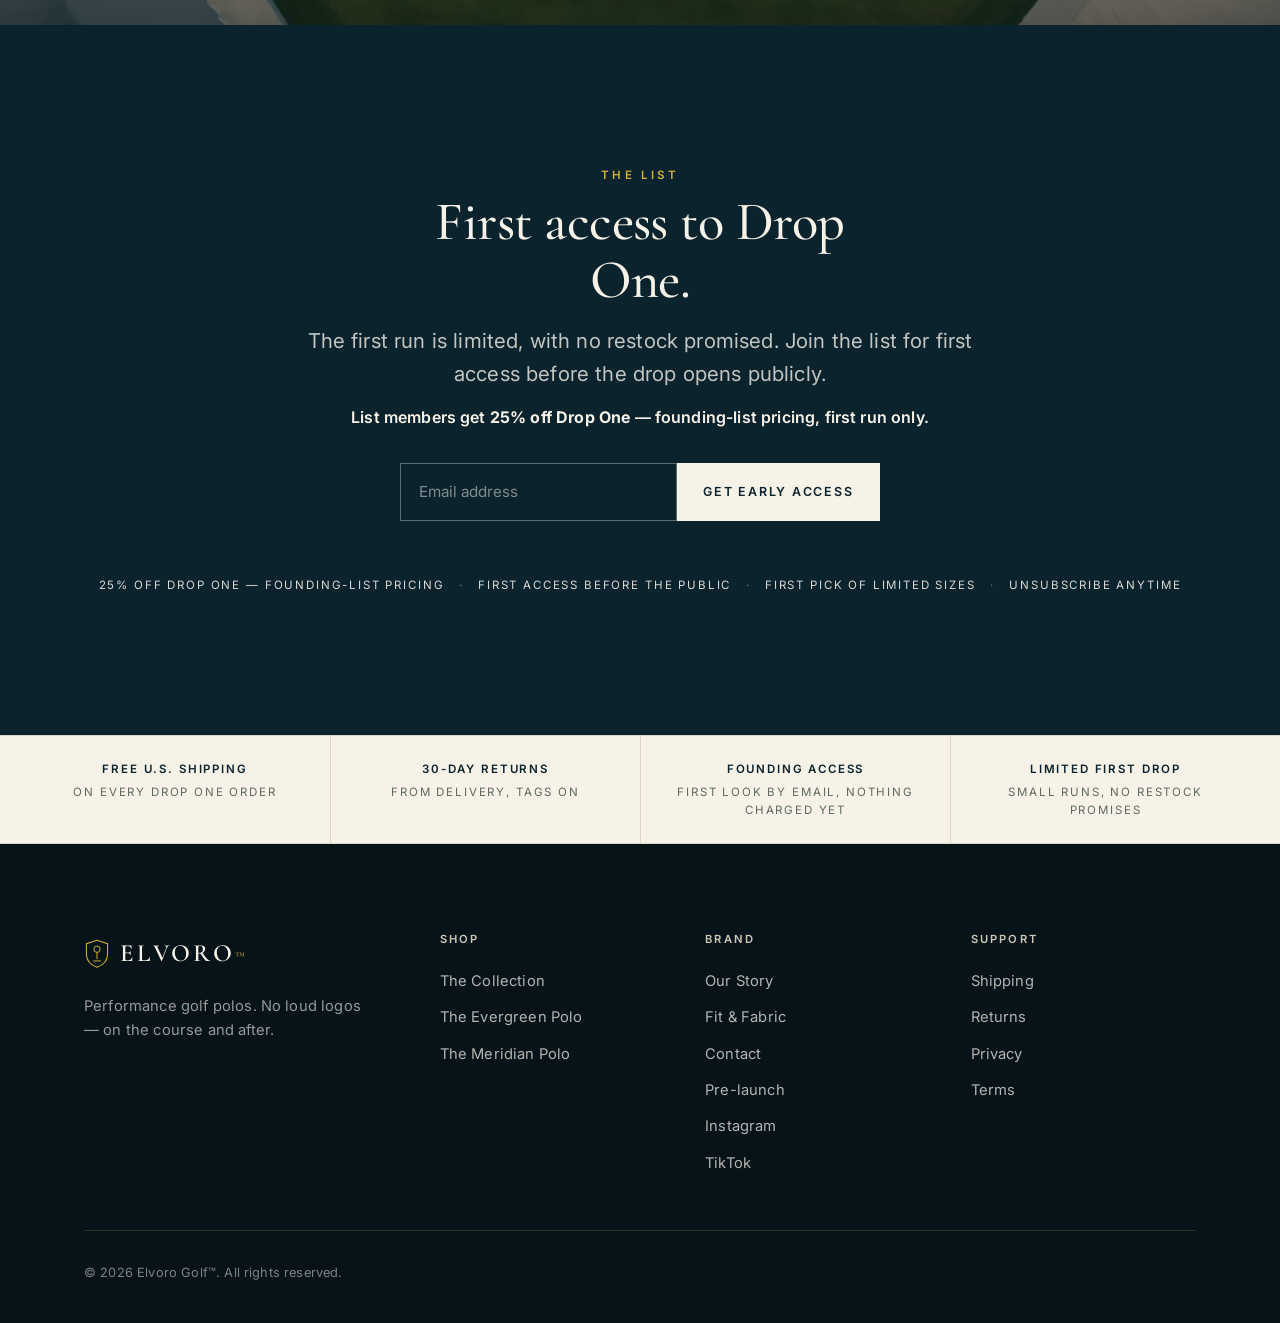
==== commit 78bf0f1c: "Fabric copy: close remaining pima/piqué claims missed by d1b3466 The 9/21 fabric-placeholder fix cov" ====
--- a/index.html
+++ b/index.html
@@ -4,7 +4,7 @@
   <meta charset="UTF-8" />
   <meta name="viewport" content="width=device-width, initial-scale=1.0" />
   <title>Elvoro Golf — Performance Polos</title>
-  <meta name="description" content="Performance golf polos for men who'd rather let the play talk than the logo. Clean lines, a tailored fit, and fabric that holds up — on the course and at the clubhouse." />
+  <meta name="description" content="Performance golf polos for men who'd rather let the play talk than the logo. Clean lines, tailored fit, and fabric that holds up on the course and the clubhouse." />
   <link rel="preconnect" href="https://fonts.googleapis.com" />
   <link rel="preconnect" href="https://fonts.gstatic.com" crossorigin />
   <link href="https://fonts.googleapis.com/css2?family=Cormorant+Garamond:wght@400;500;600&family=Inter:wght@400;500;600&display=swap" rel="stylesheet" />
@@ -144,14 +144,14 @@
 
       <a href="product-meridian.html" class="product-card reveal">
         <div class="product-shot">
-          <img width="820" height="1057" loading="lazy" decoding="async" src="assets/polo-meridian-cut.png" alt="The Meridian Polo — cream pima piqué with forest-green tipping" />
+          <img width="820" height="1057" loading="lazy" decoding="async" src="assets/polo-meridian-cut.png" alt="The Meridian Polo — cream polo with forest-green tipping" />
           <img width="1100" height="1296" class="shot-alt" loading="lazy" decoding="async" src="assets/onbody-meridian.jpg" alt="" aria-hidden="true" />
         </div>
         <div class="product-meta">
           <span class="name">The Meridian Polo</span>
           <span class="price">$60</span>
         </div>
-        <p class="sub">Cream pima piqué, forest-green tipping</p>
+        <p class="sub">Cream polo, forest-green tipping</p>
         <div class="swatches" aria-label="Available colors">
           <span class="swatch" style="background:#0B232D" title="Forest Green"></span>
           <span class="swatch" style="background:#F6F2E8" title="Cream"></span>
@@ -181,7 +181,7 @@
         <figcaption>Star jacquard — you only catch it up close</figcaption>
       </figure>
       <figure class="macro-frame pique reveal">
-        <img width="1200" height="1490" loading="lazy" decoding="async" src="assets/polo-meridian.jpg" alt="Close detail of the Meridian's cream pima piqué with tonal motif" />
+        <img width="1200" height="1490" loading="lazy" decoding="async" src="assets/polo-meridian.jpg" alt="Close detail of the Meridian's cream polo with tonal motif" />
         <figcaption>Meridian piqué — the motif stays tonal in sunlight</figcaption>
       </figure>
     </div>
@@ -283,7 +283,7 @@
           <a href="policies.html#shipping">Shipping</a>
           <a href="policies.html#returns">Returns</a>
           <a href="privacy.html">Privacy</a>
-          <a href="policies.html#terms">Terms</a>
+          <a href="terms.html">Terms</a>
         </div>
       </div>
       <div class="footer-bottom">
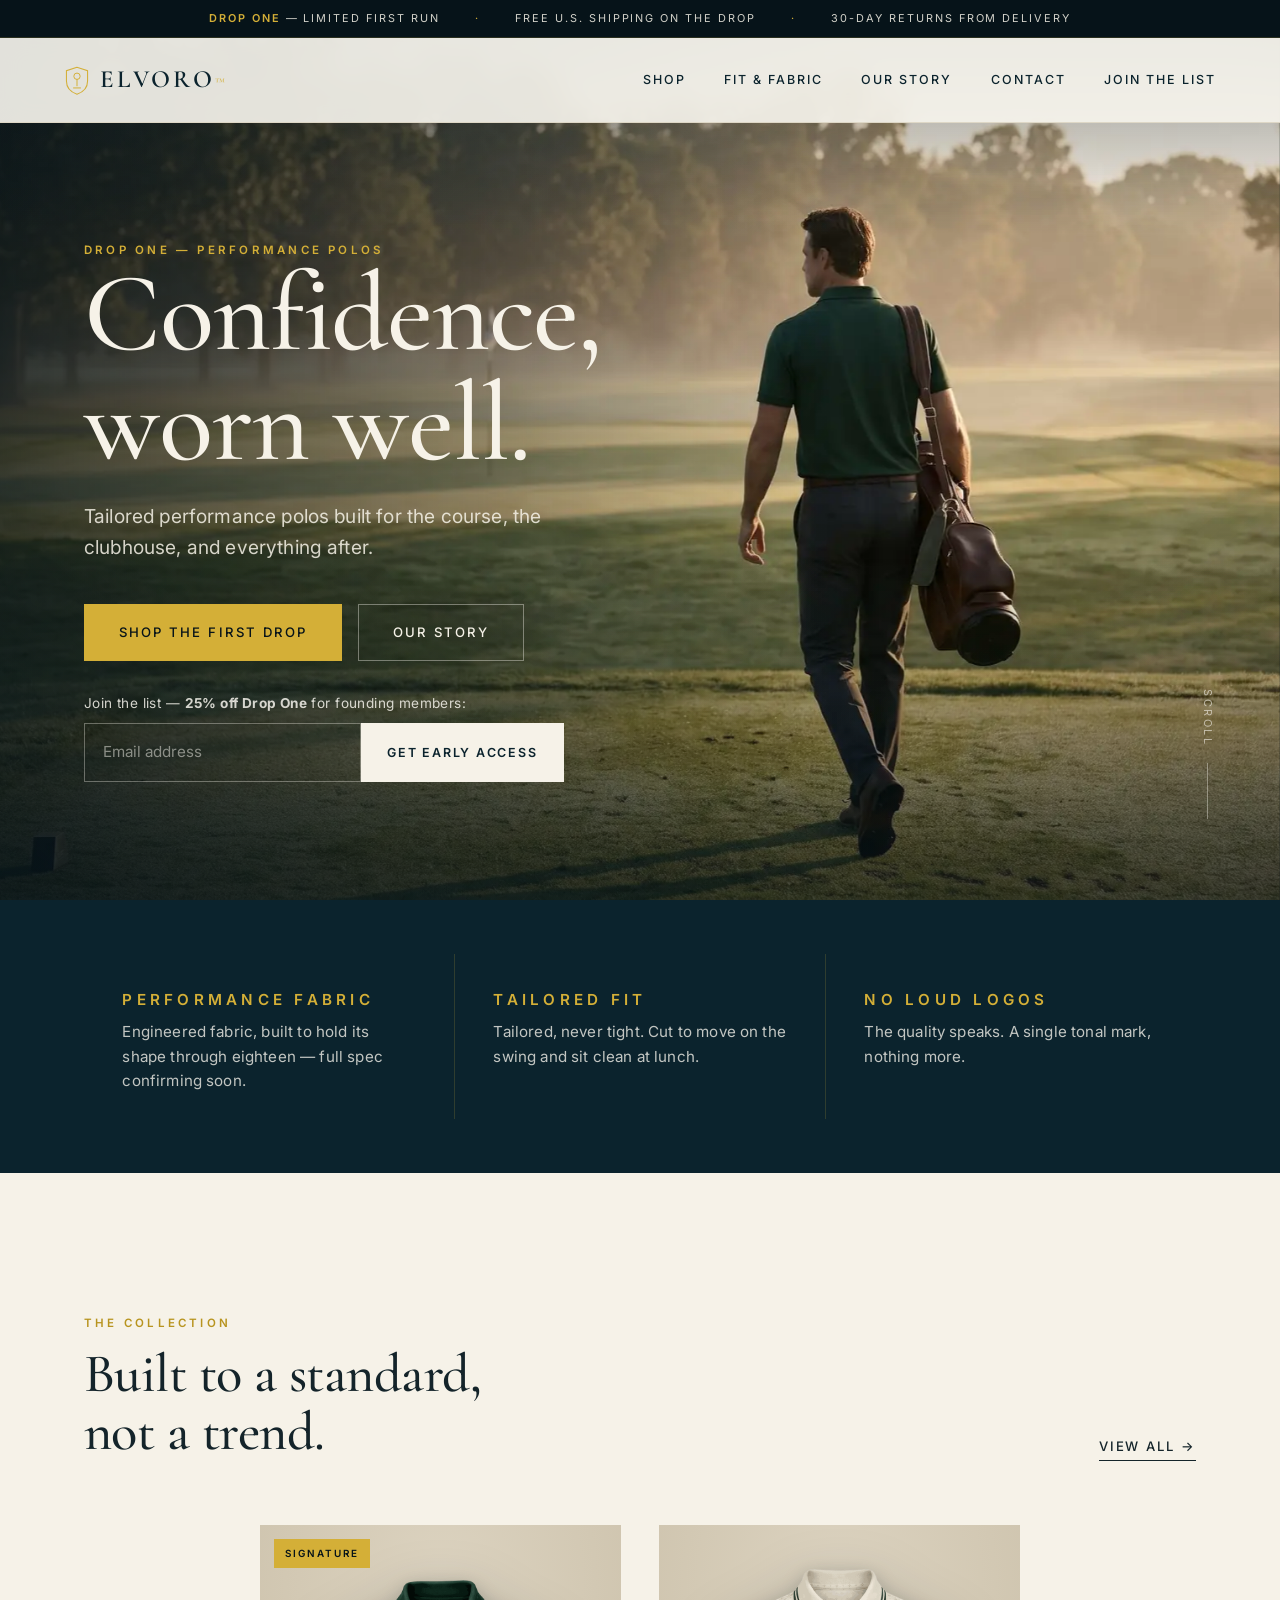
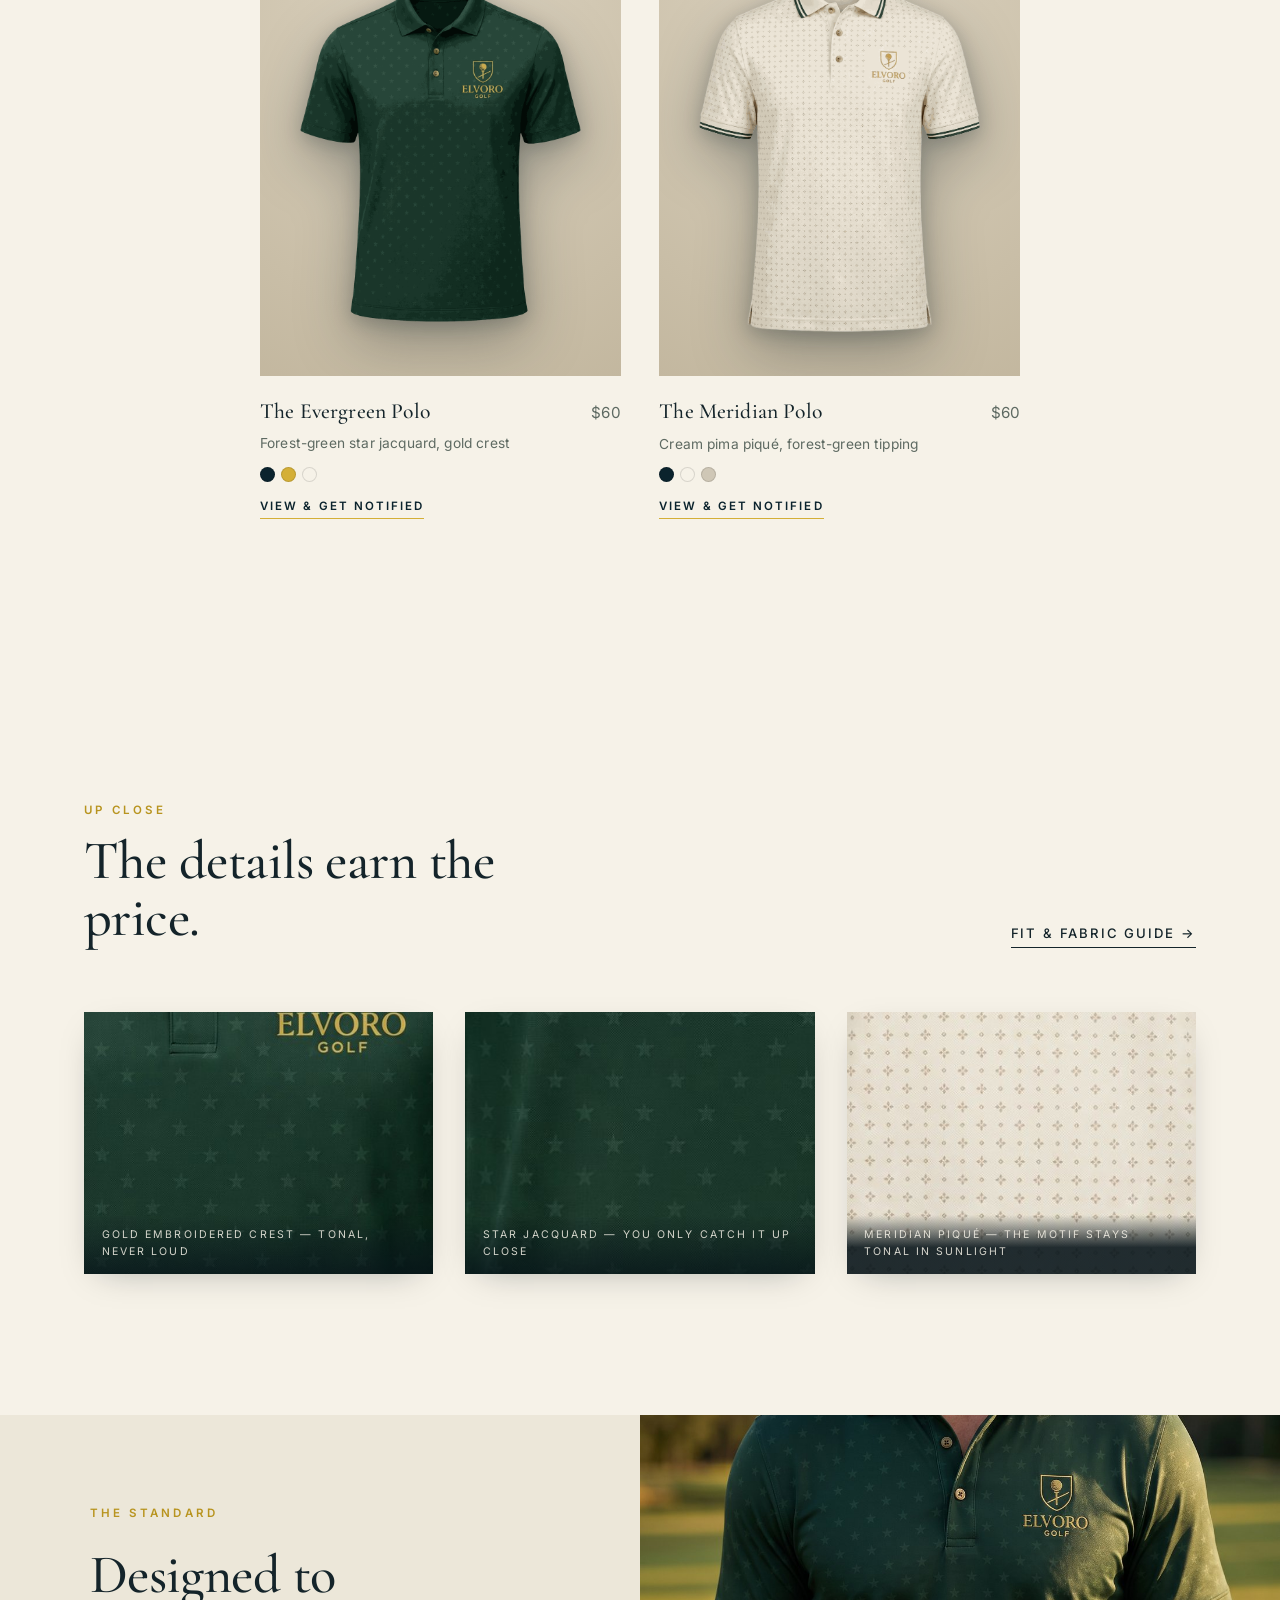
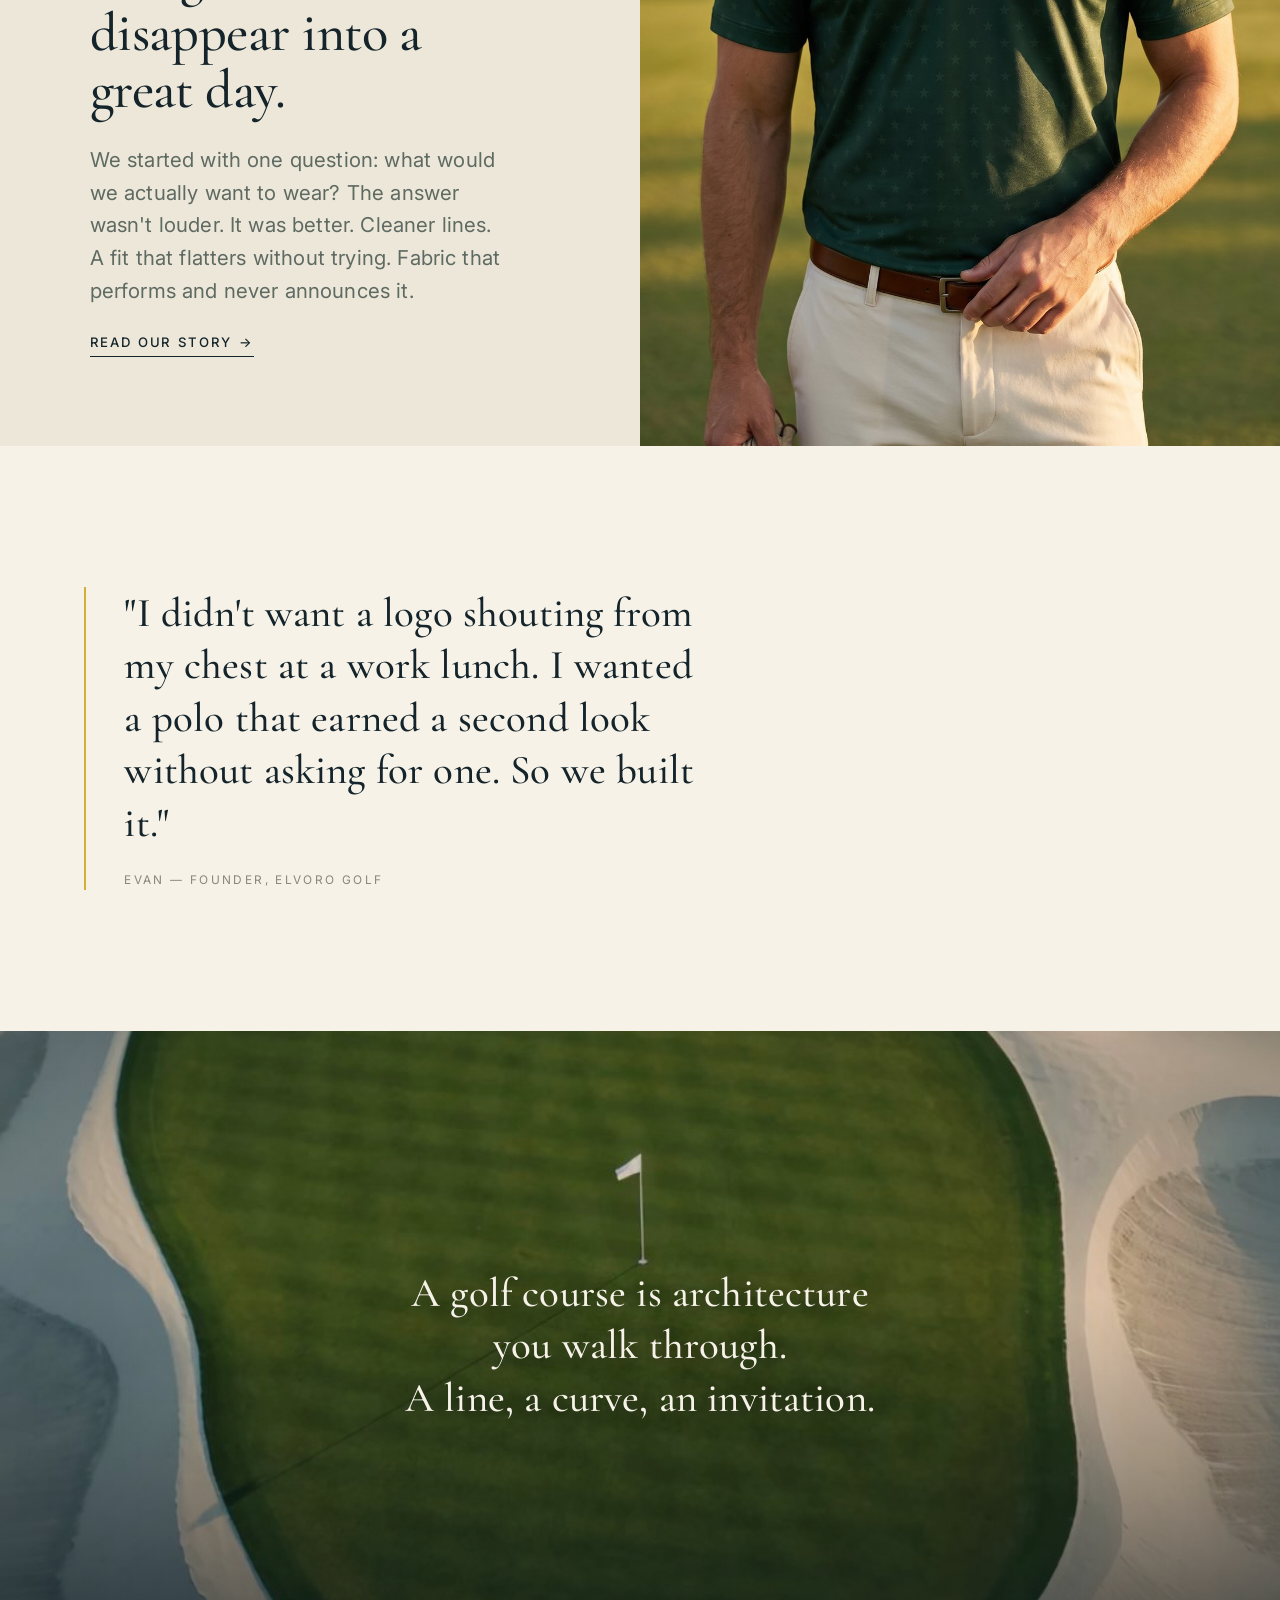
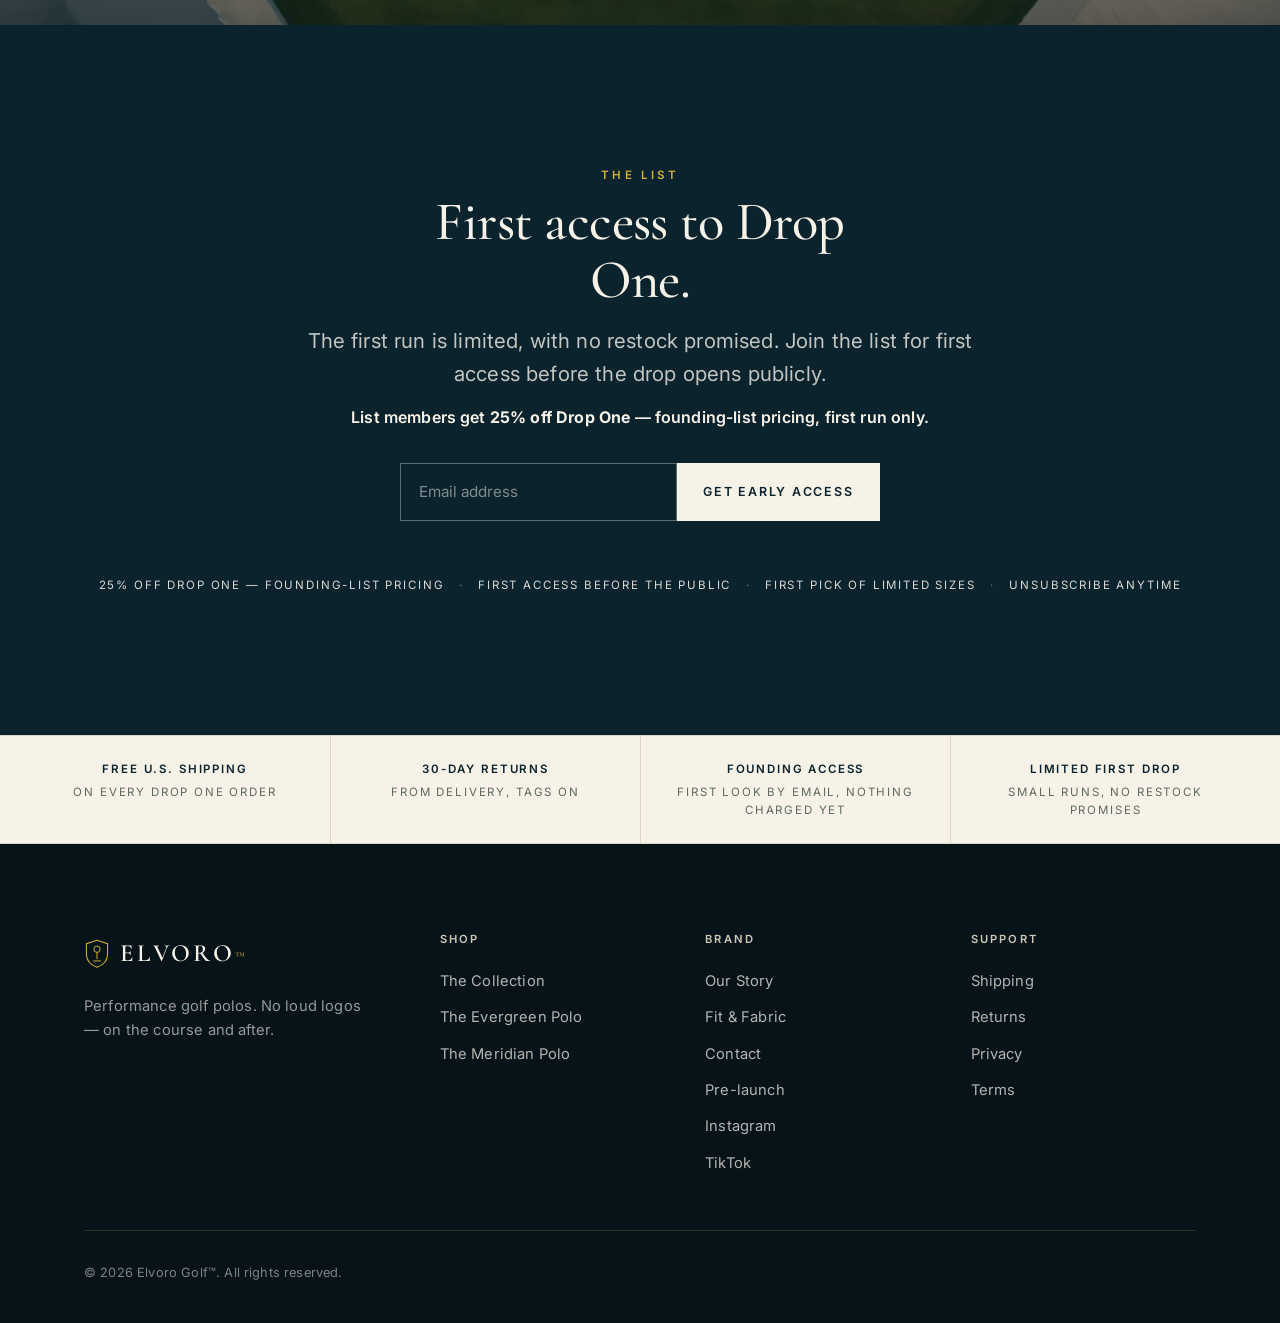
==== commit f5575f8d: "Legal P0: remove false 'registration is pending' TM line; publish terms.html - policies.html: replac" ====
--- a/index.html
+++ b/index.html
@@ -144,14 +144,14 @@
 
       <a href="product-meridian.html" class="product-card reveal">
         <div class="product-shot">
-          <img width="820" height="1057" loading="lazy" decoding="async" src="assets/polo-meridian-cut.png" alt="The Meridian Polo — cream polo with forest-green tipping" />
+          <img width="820" height="1057" loading="lazy" decoding="async" src="assets/polo-meridian-cut.png" alt="The Meridian Polo — cream pima piqué with forest-green tipping" />
           <img width="1100" height="1296" class="shot-alt" loading="lazy" decoding="async" src="assets/onbody-meridian.jpg" alt="" aria-hidden="true" />
         </div>
         <div class="product-meta">
           <span class="name">The Meridian Polo</span>
           <span class="price">$60</span>
         </div>
-        <p class="sub">Cream polo, forest-green tipping</p>
+        <p class="sub">Cream pima piqué, forest-green tipping</p>
         <div class="swatches" aria-label="Available colors">
           <span class="swatch" style="background:#0B232D" title="Forest Green"></span>
           <span class="swatch" style="background:#F6F2E8" title="Cream"></span>
@@ -181,7 +181,7 @@
         <figcaption>Star jacquard — you only catch it up close</figcaption>
       </figure>
       <figure class="macro-frame pique reveal">
-        <img width="1200" height="1490" loading="lazy" decoding="async" src="assets/polo-meridian.jpg" alt="Close detail of the Meridian's cream polo with tonal motif" />
+        <img width="1200" height="1490" loading="lazy" decoding="async" src="assets/polo-meridian.jpg" alt="Close detail of the Meridian's cream pima piqué with tonal motif" />
         <figcaption>Meridian piqué — the motif stays tonal in sunlight</figcaption>
       </figure>
     </div>
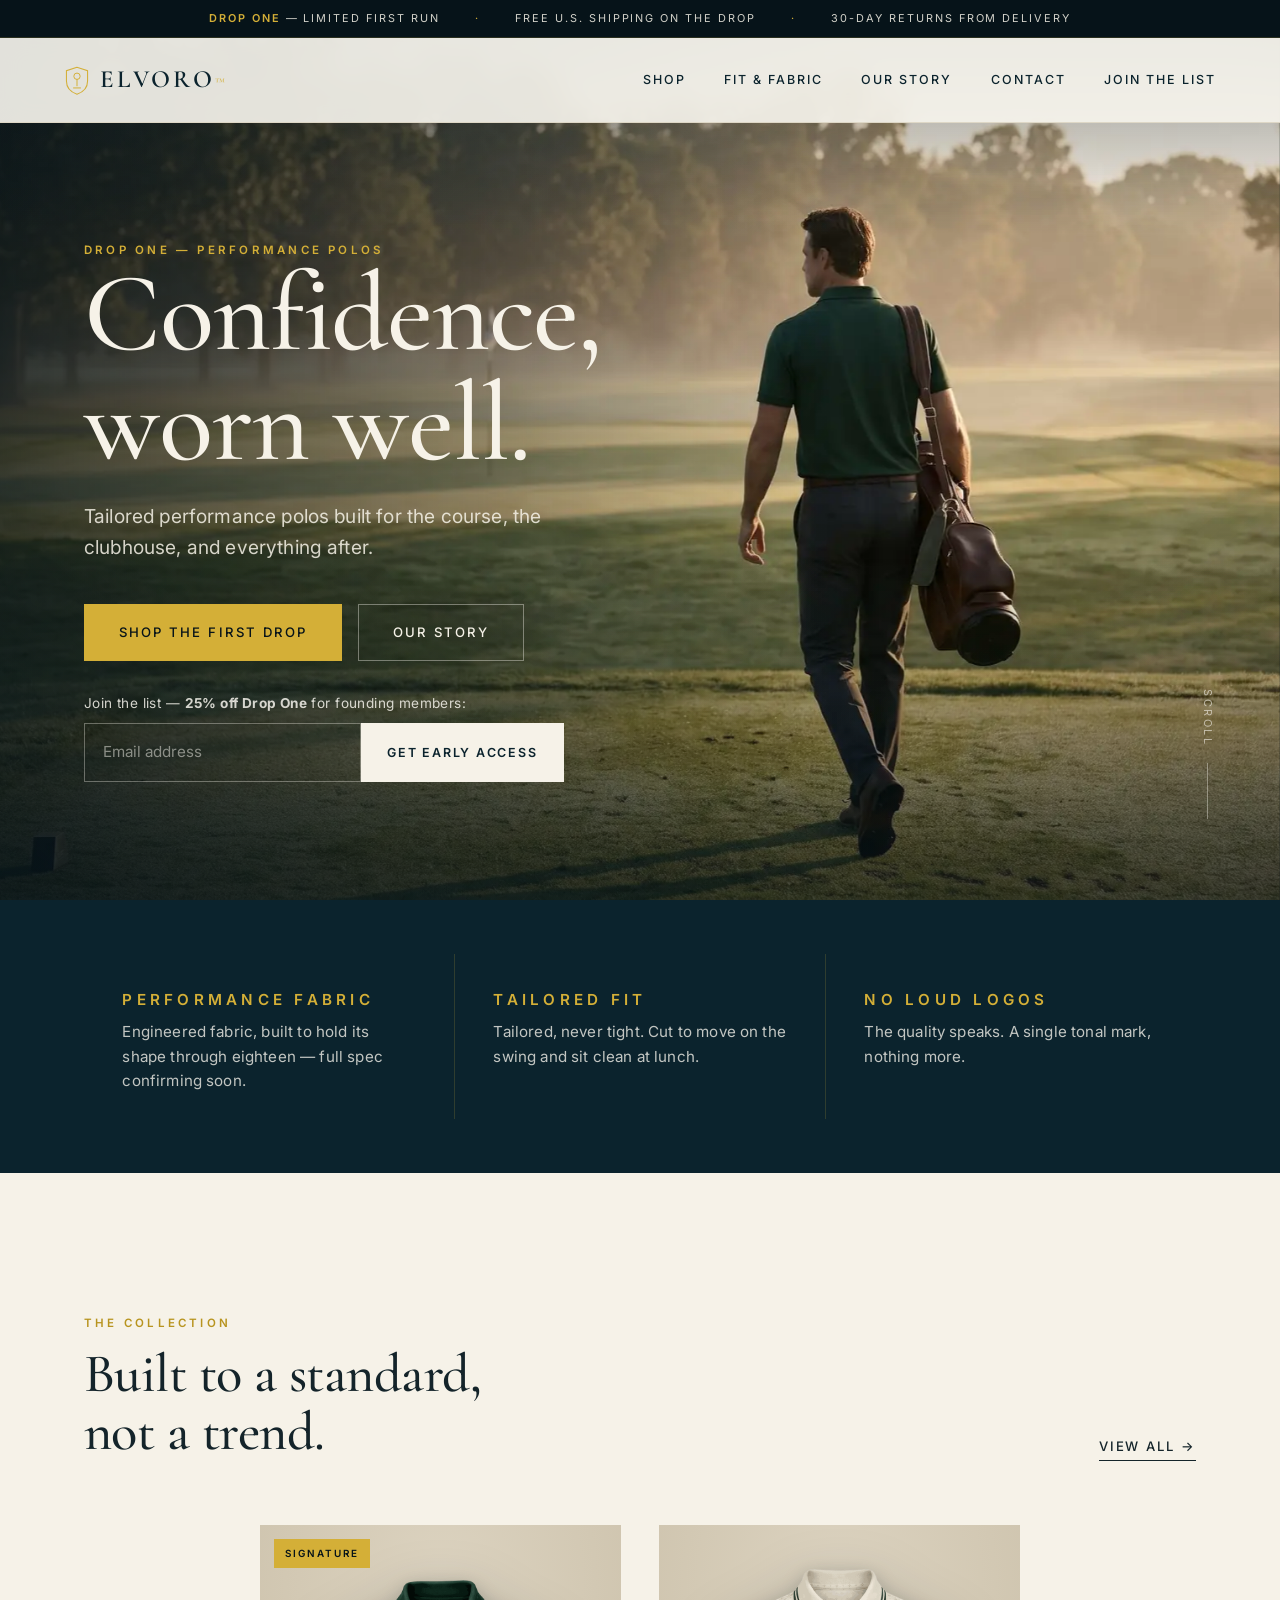
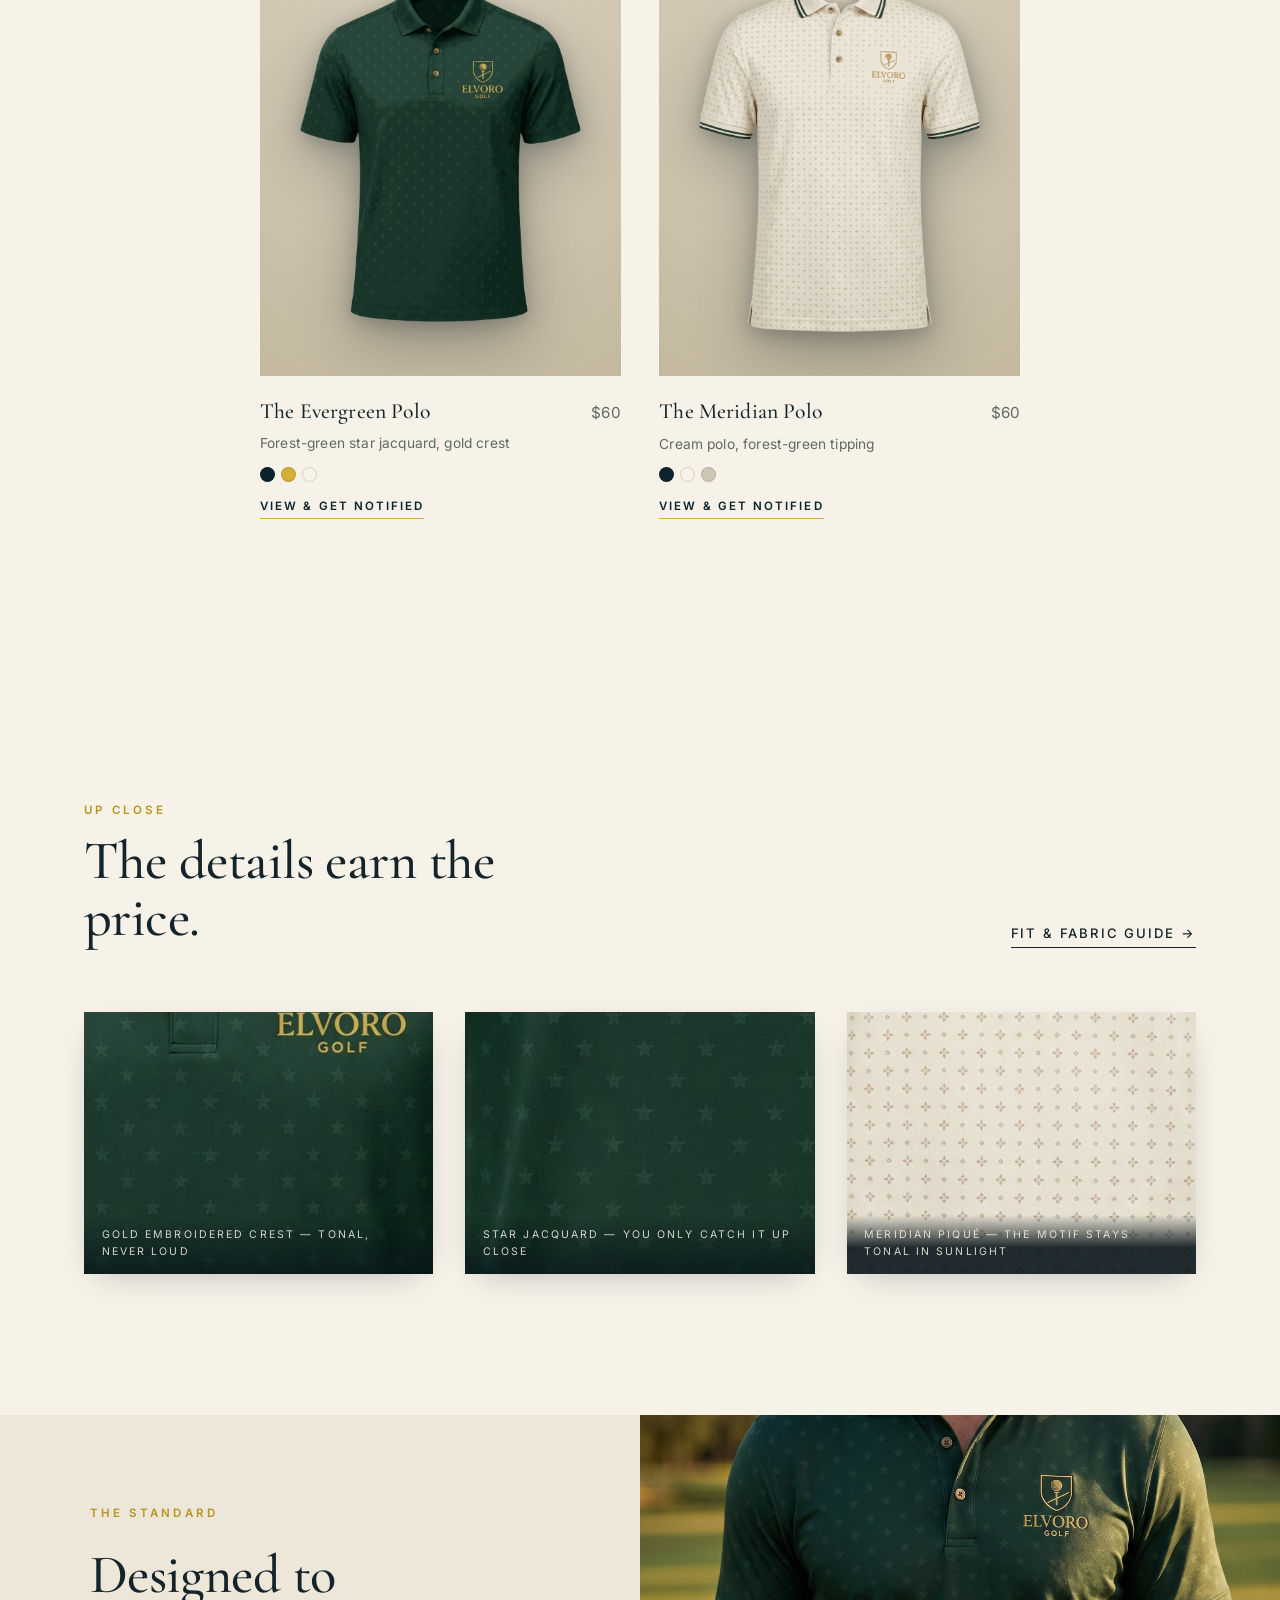
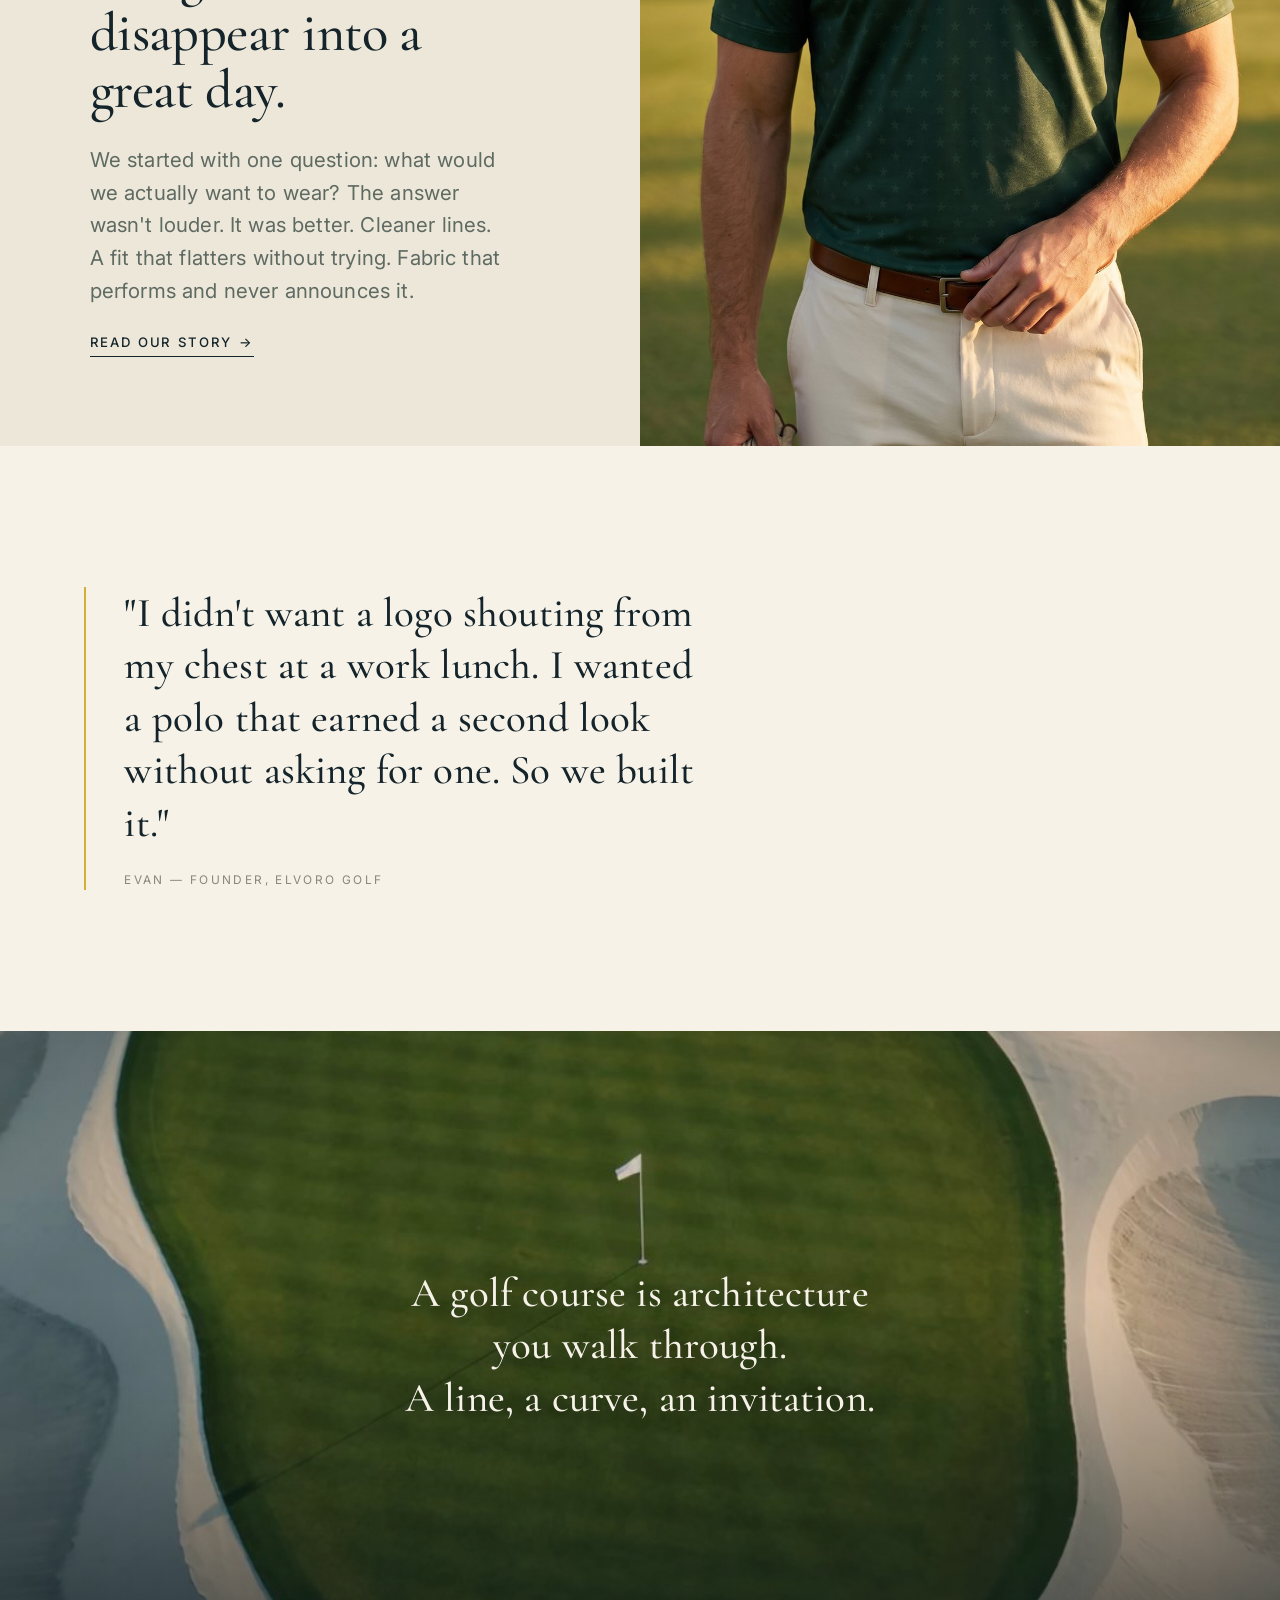
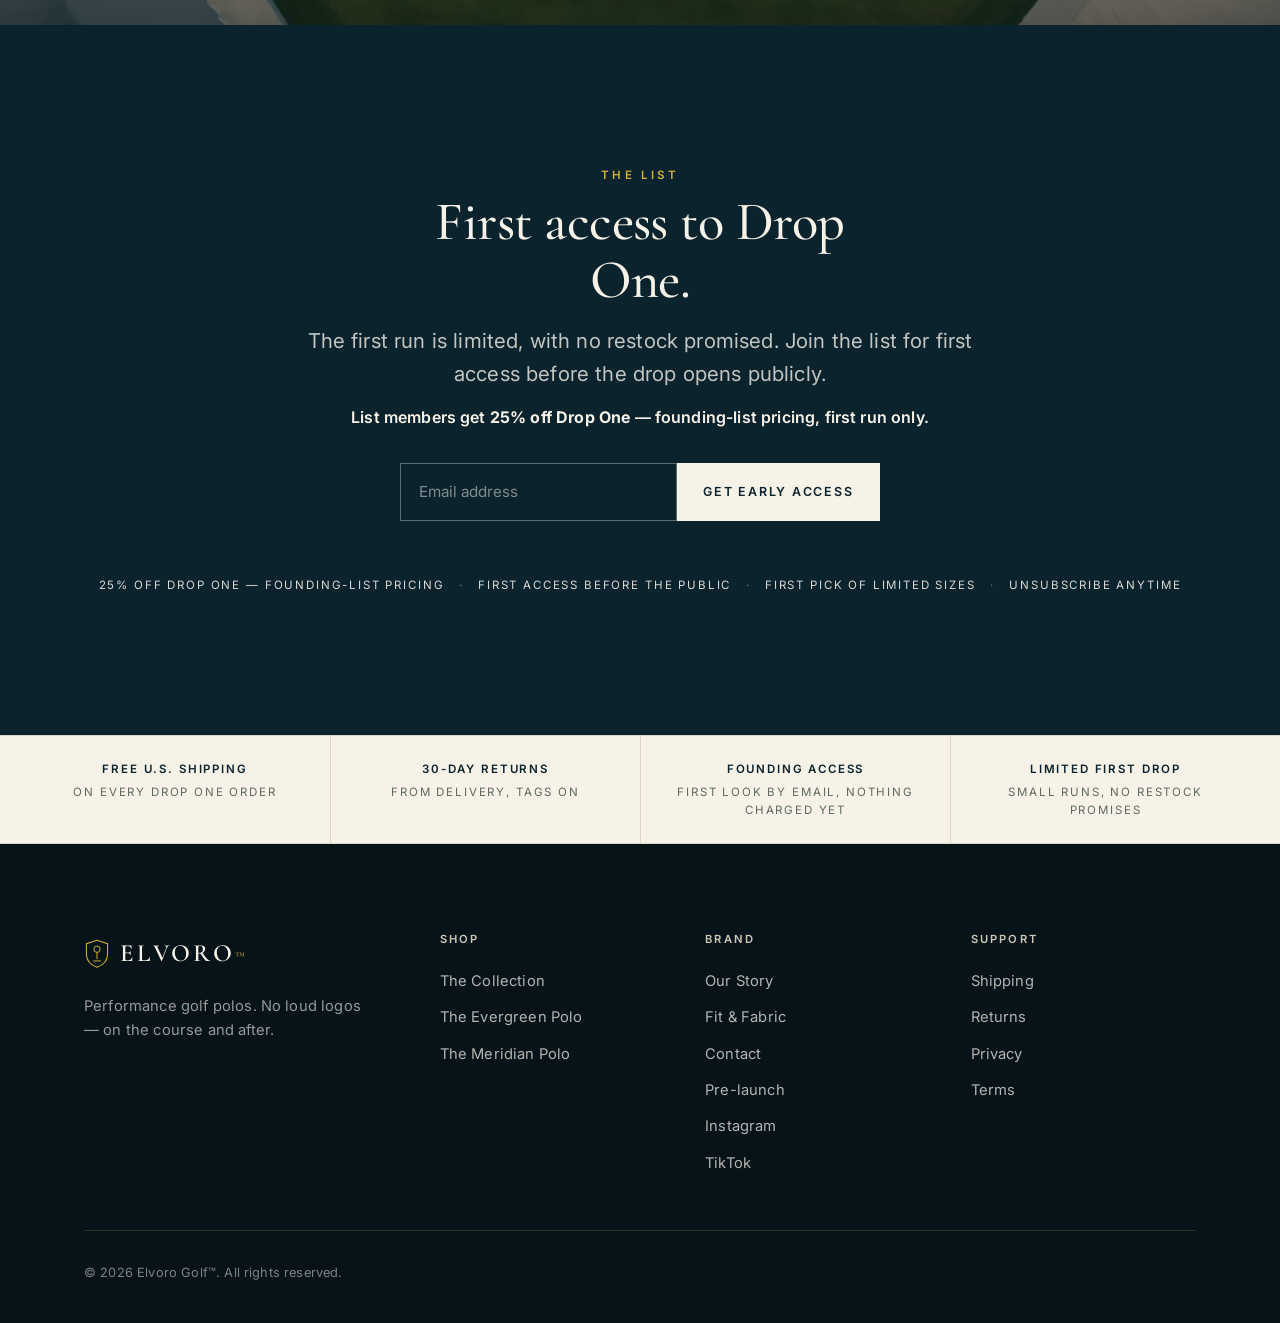
==== commit 1b9e7f0a: "Add Cloudflare Web Analytics beacon (free, manual snippet; site token for elvorogolf.com) to all 13 " ====
--- a/index.html
+++ b/index.html
@@ -144,14 +144,14 @@
 
       <a href="product-meridian.html" class="product-card reveal">
         <div class="product-shot">
-          <img width="820" height="1057" loading="lazy" decoding="async" src="assets/polo-meridian-cut.png" alt="The Meridian Polo — cream pima piqué with forest-green tipping" />
+          <img width="820" height="1057" loading="lazy" decoding="async" src="assets/polo-meridian-cut.png" alt="The Meridian Polo — cream polo with forest-green tipping" />
           <img width="1100" height="1296" class="shot-alt" loading="lazy" decoding="async" src="assets/onbody-meridian.jpg" alt="" aria-hidden="true" />
         </div>
         <div class="product-meta">
           <span class="name">The Meridian Polo</span>
           <span class="price">$60</span>
         </div>
-        <p class="sub">Cream pima piqué, forest-green tipping</p>
+        <p class="sub">Cream polo, forest-green tipping</p>
         <div class="swatches" aria-label="Available colors">
           <span class="swatch" style="background:#0B232D" title="Forest Green"></span>
           <span class="swatch" style="background:#F6F2E8" title="Cream"></span>
@@ -181,7 +181,7 @@
         <figcaption>Star jacquard — you only catch it up close</figcaption>
       </figure>
       <figure class="macro-frame pique reveal">
-        <img width="1200" height="1490" loading="lazy" decoding="async" src="assets/polo-meridian.jpg" alt="Close detail of the Meridian's cream pima piqué with tonal motif" />
+        <img width="1200" height="1490" loading="lazy" decoding="async" src="assets/polo-meridian.jpg" alt="Close detail of the Meridian's cream polo with tonal motif" />
         <figcaption>Meridian piqué — the motif stays tonal in sunlight</figcaption>
       </figure>
     </div>
@@ -293,5 +293,6 @@
   </footer>
 
   <script src="assets/site.js"></script>
+<!-- Cloudflare Web Analytics --><script defer src='https://static.cloudflareinsights.com/beacon.min.js' data-cf-beacon='{"token": "ef25dd7cd2544f04862316a5537fb32e"}'></script><!-- End Cloudflare Web Analytics -->
 </body>
 </html>
